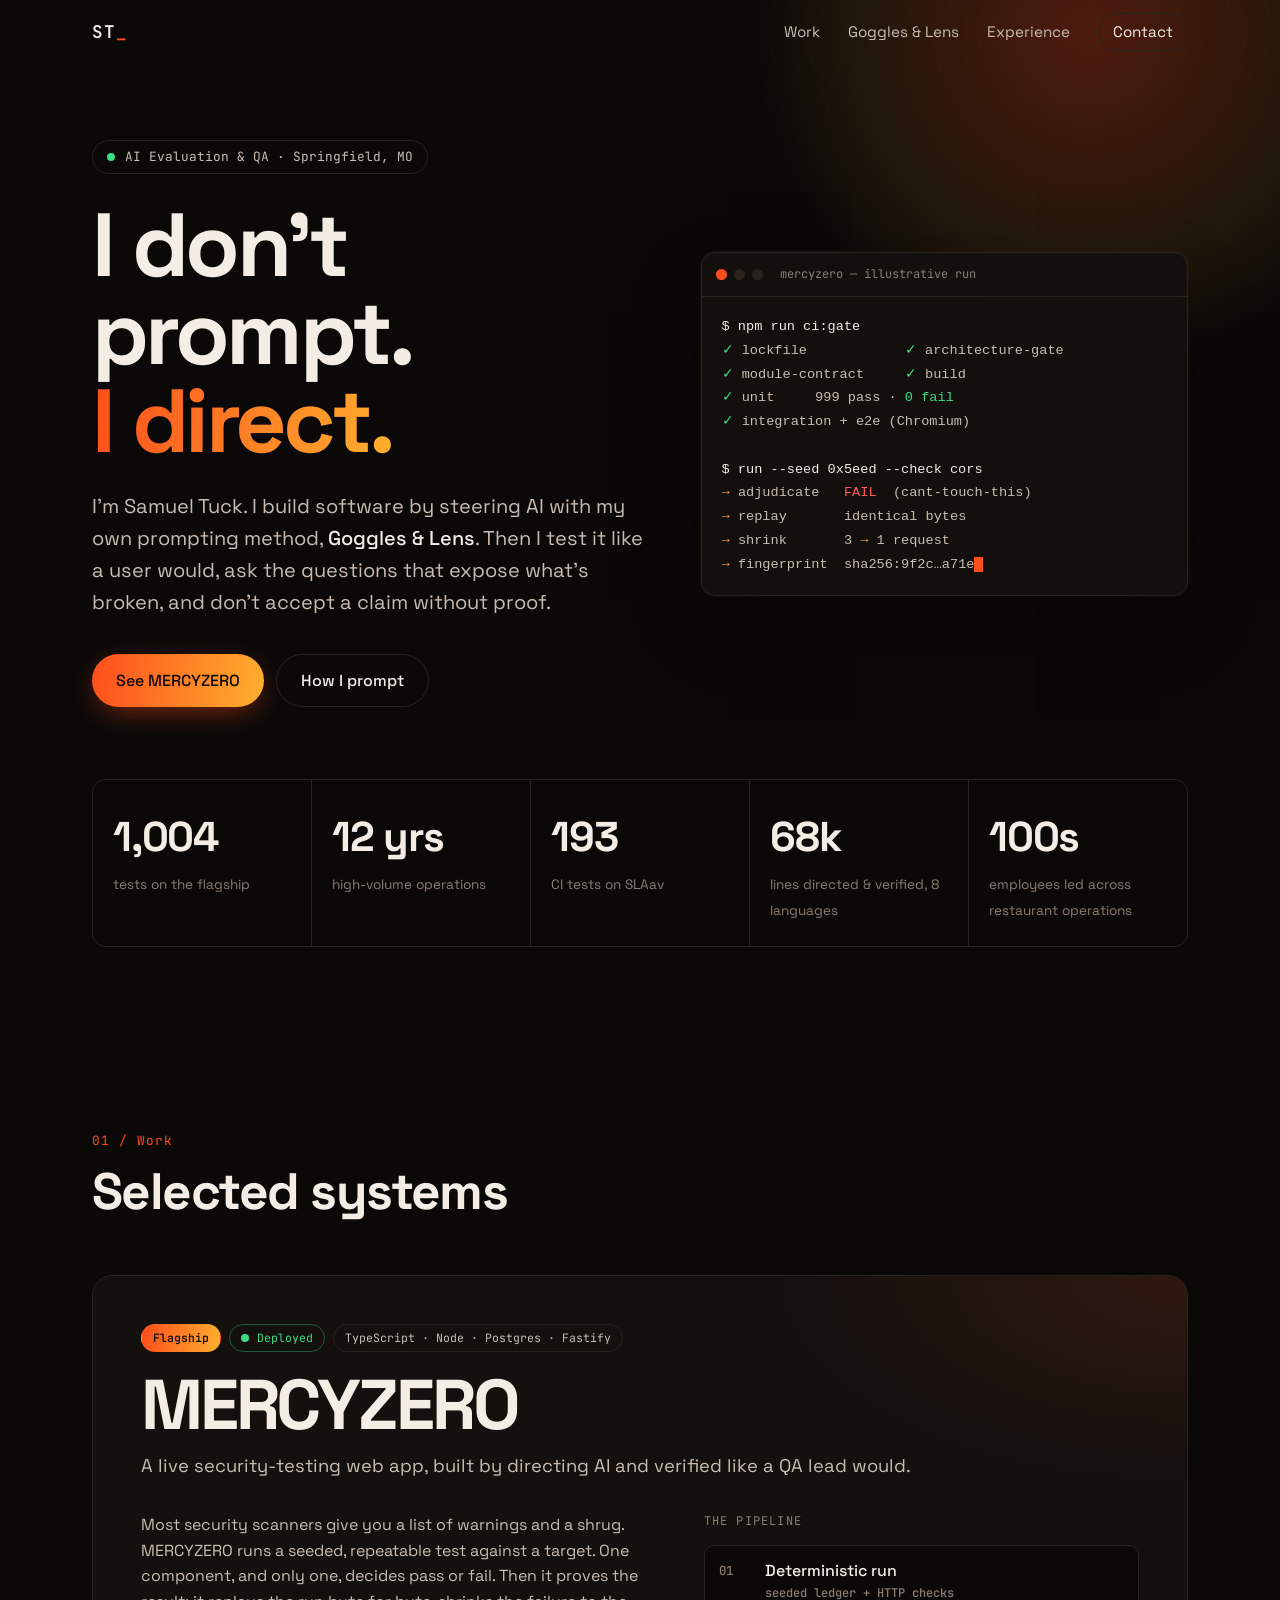
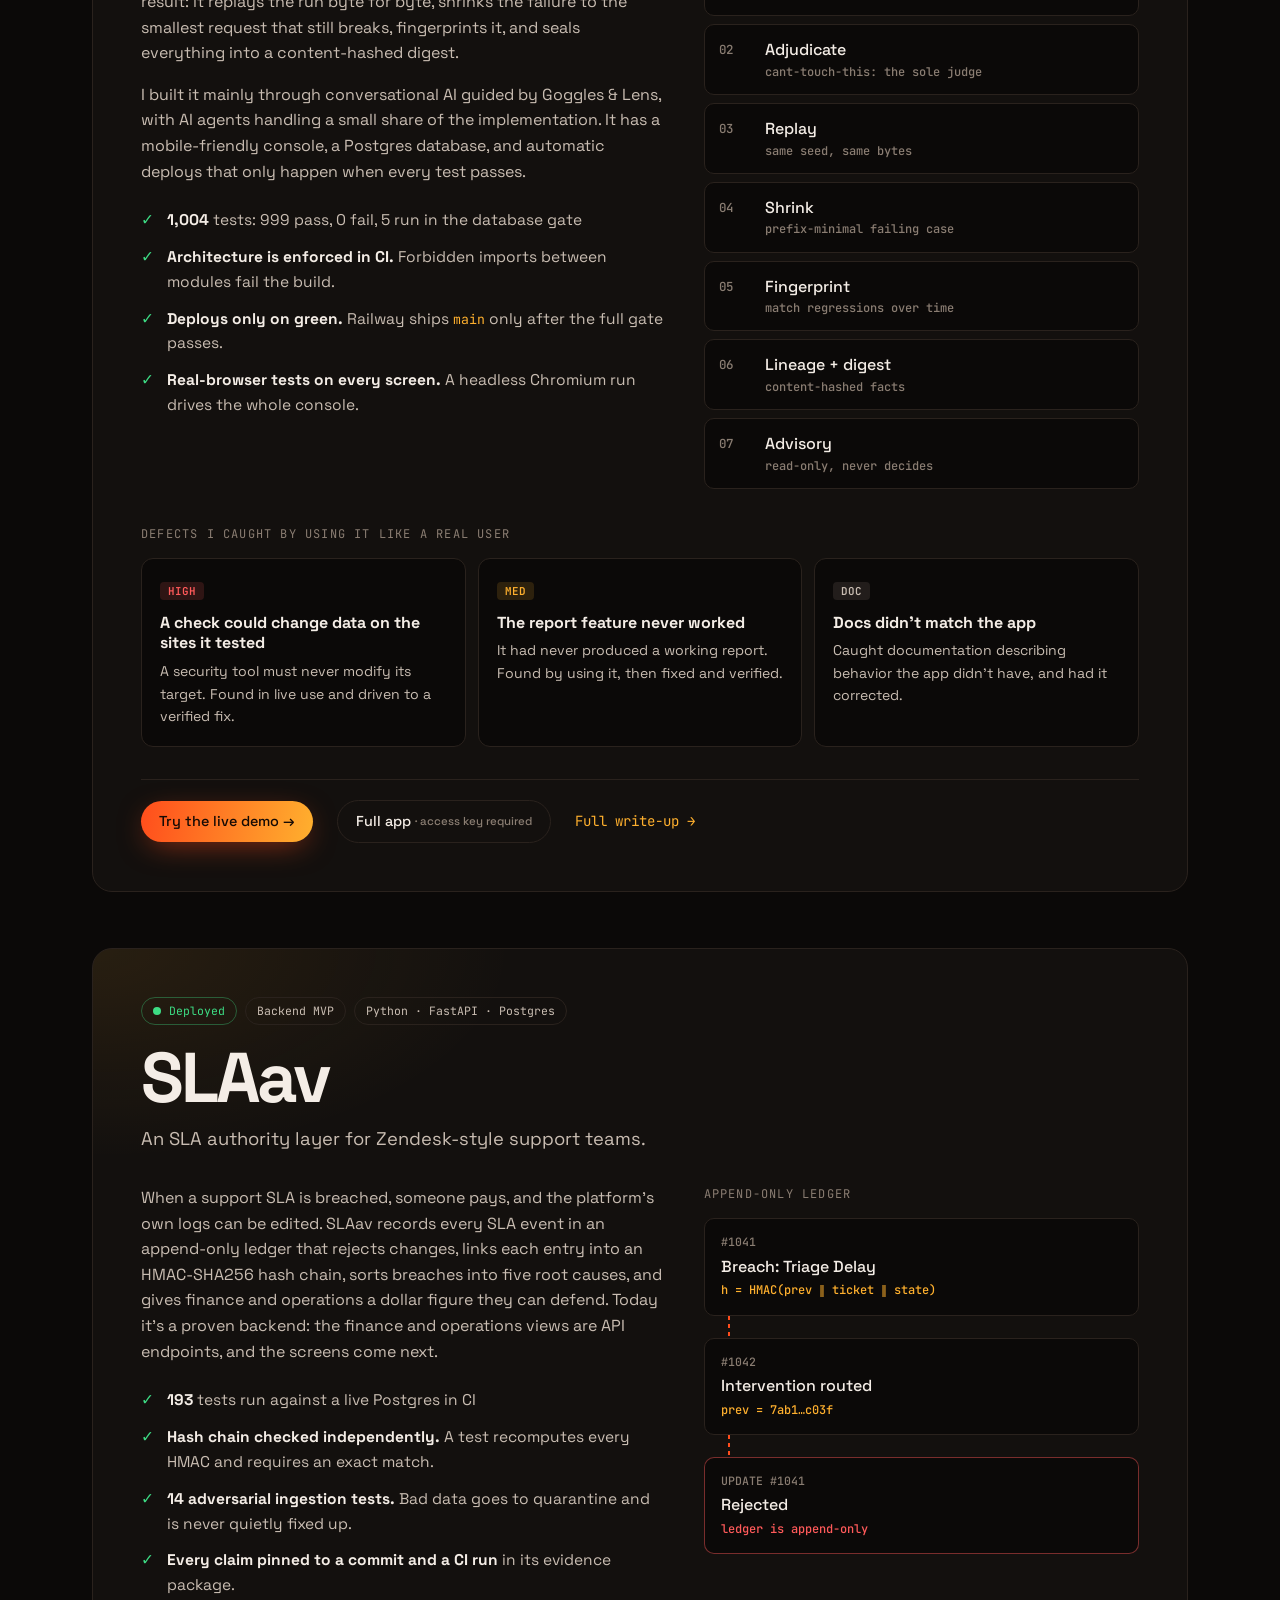
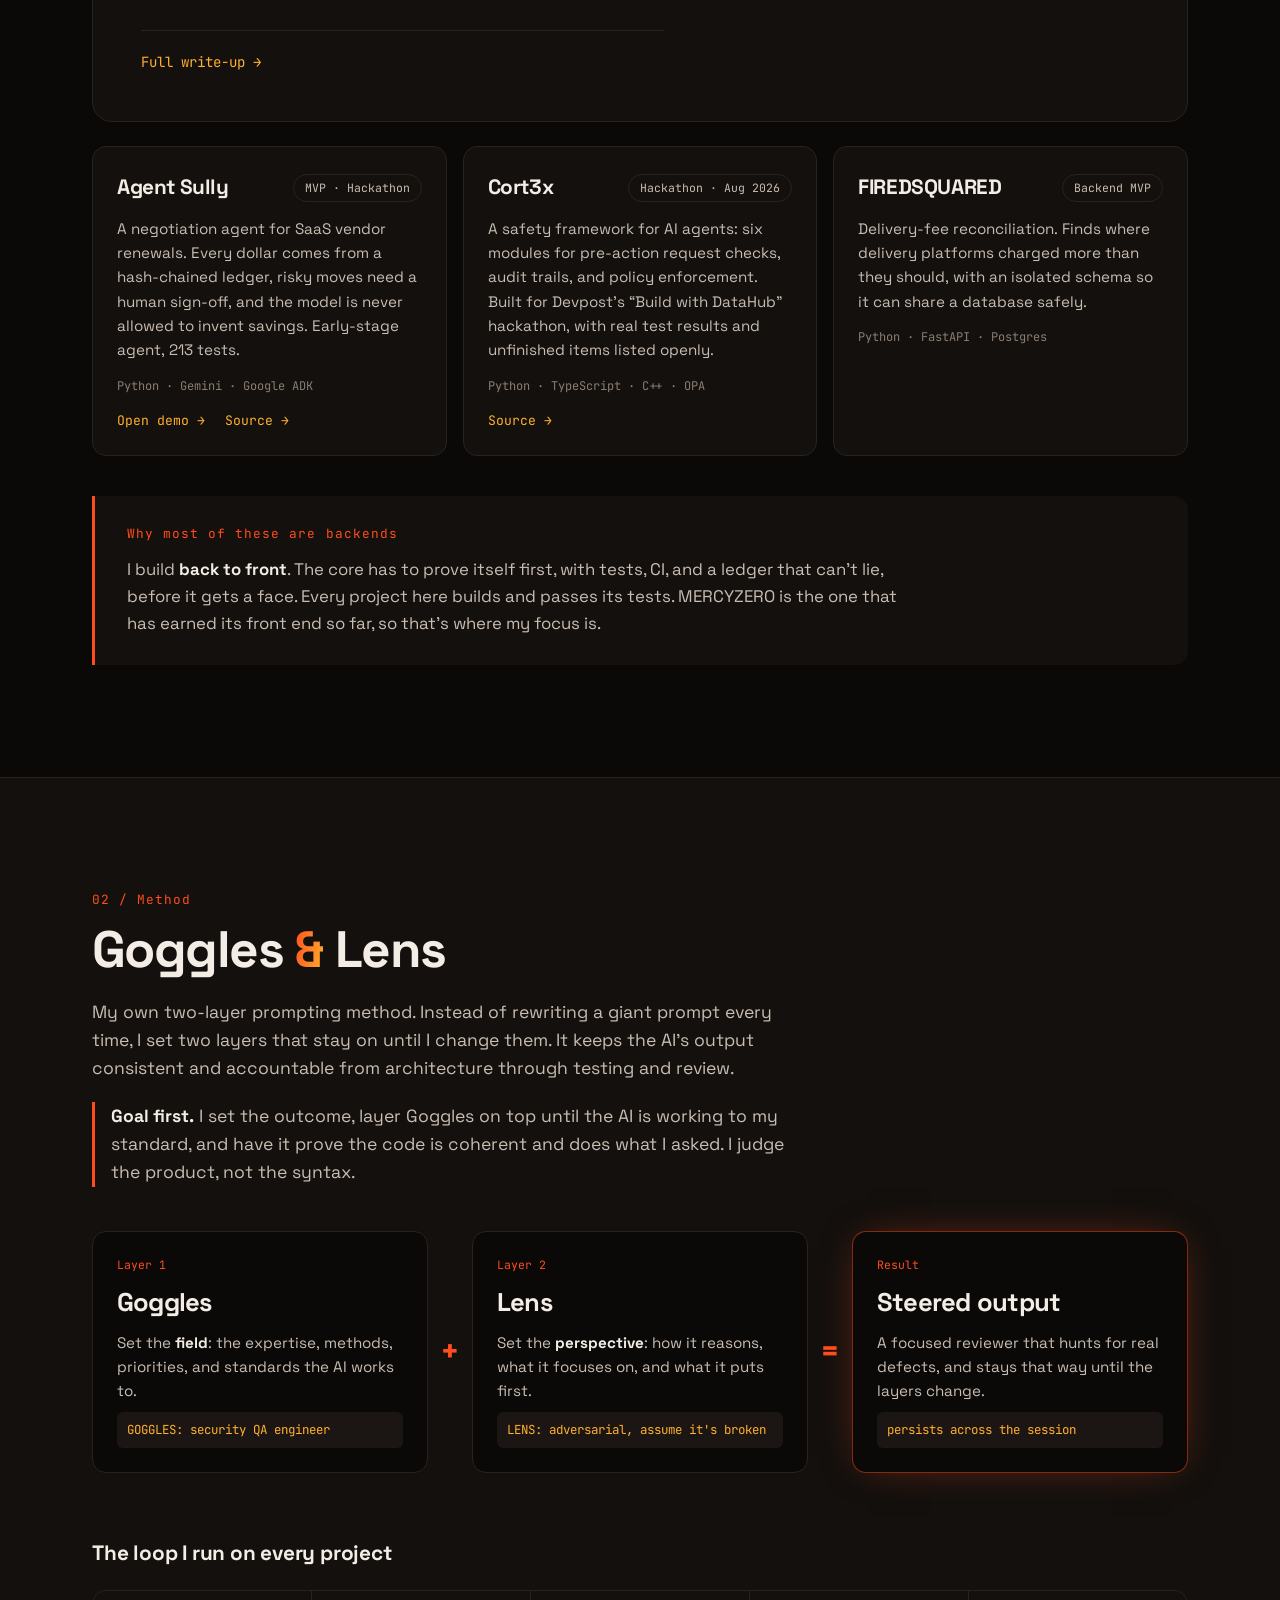
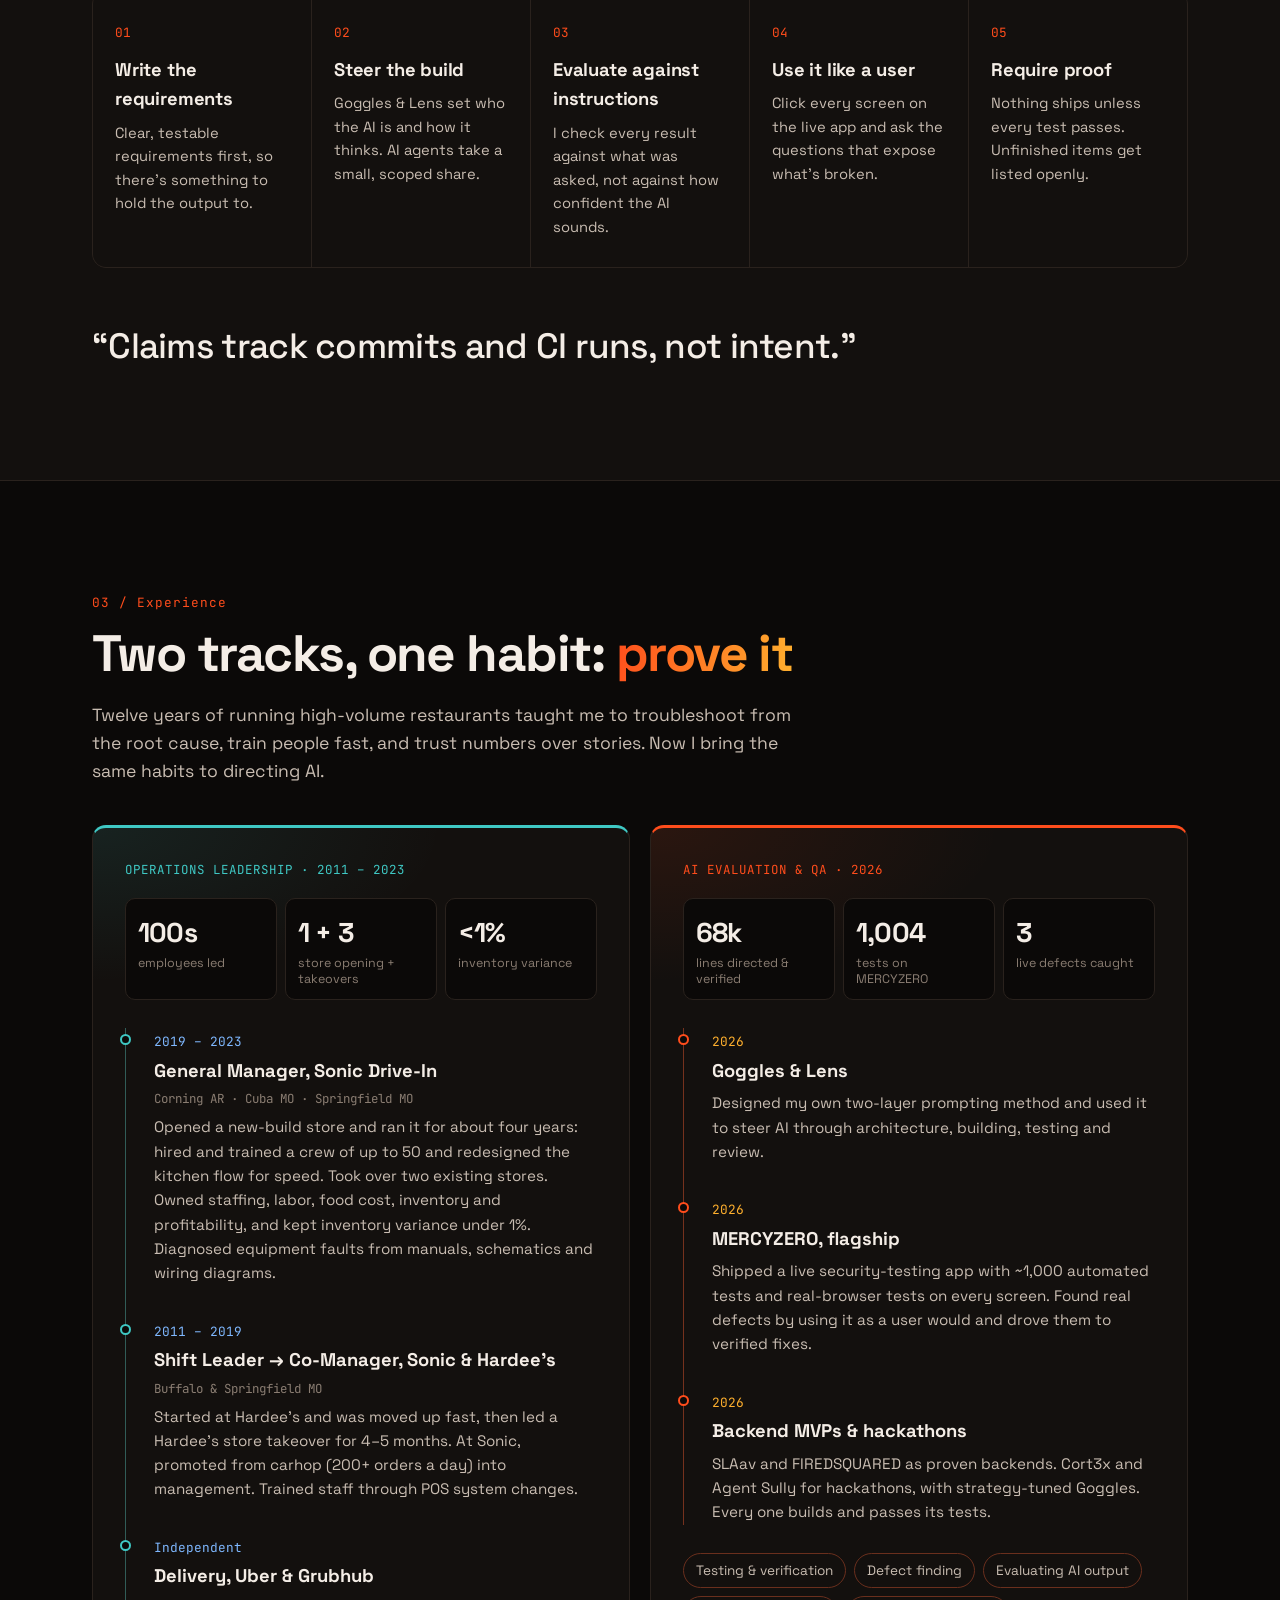
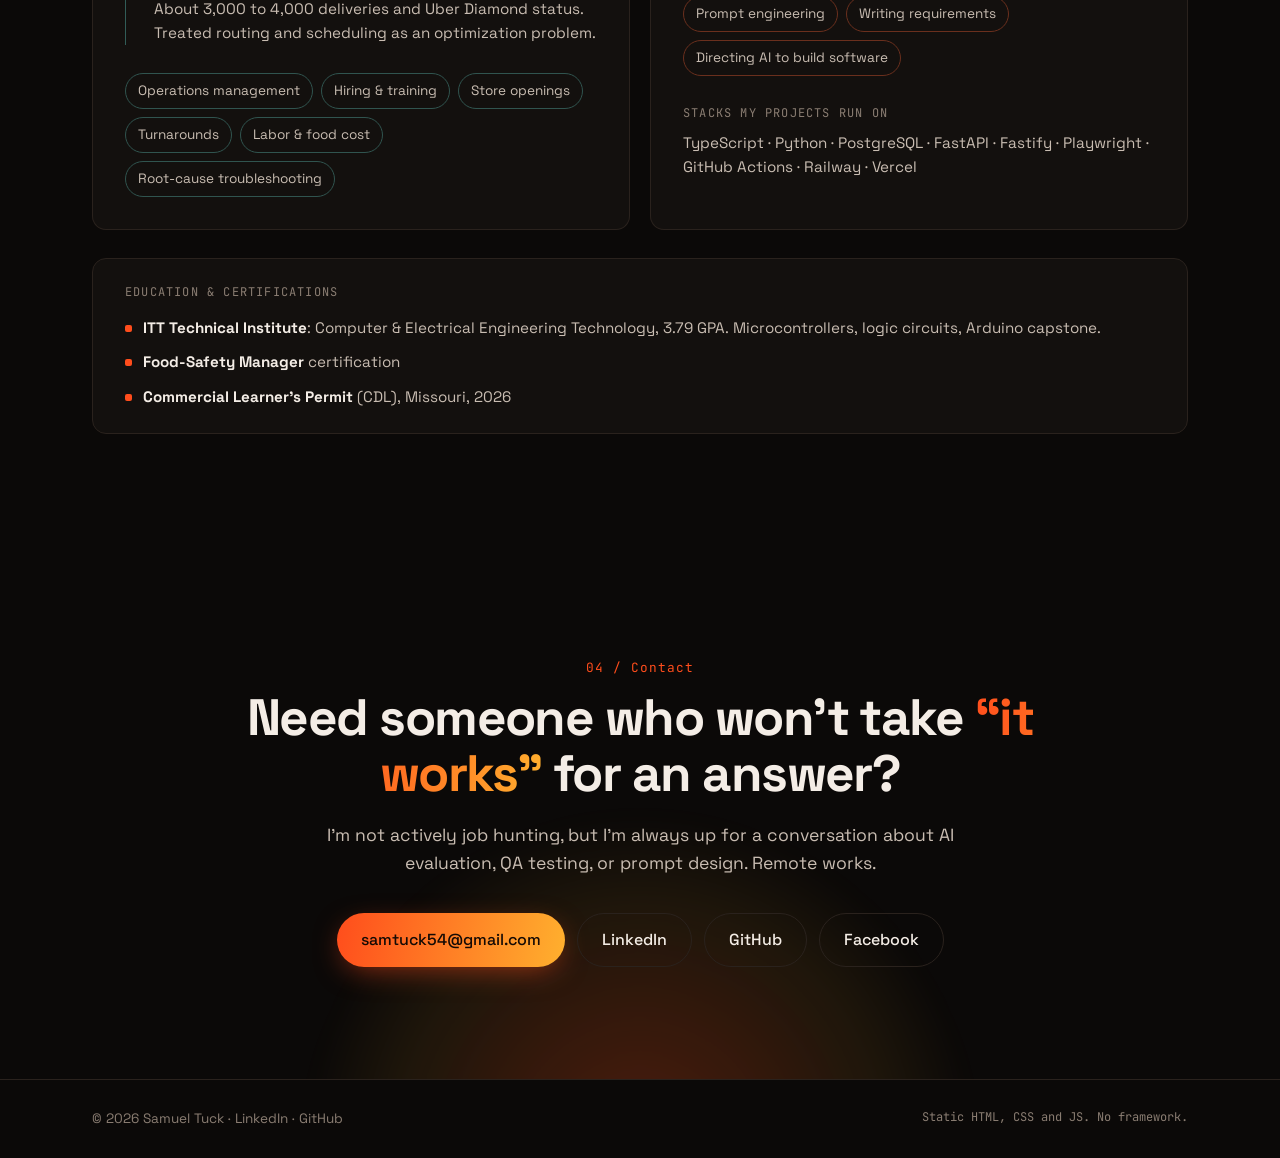
==== index.html @ 5ef8f5c1 "Split experience into operations and AI tracks Two color-coded columns: operations leadership (teal)" ====
<!DOCTYPE html>
<html lang="en">
<head>
  <meta charset="UTF-8">
  <meta name="viewport" content="width=device-width, initial-scale=1.0">
  <title>Samuel Tuck | AI Evaluation &amp; QA</title>
  <meta name="description" content="Samuel Tuck: AI evaluation and QA tester, creator of the Goggles &amp; Lens prompting method, and former multi-location general manager. Flagship: MERCYZERO, a live security-testing web app.">
  <meta property="og:title" content="Samuel Tuck | AI Evaluation &amp; QA">
  <meta property="og:description" content="I direct AI to build software, then prove it works. ~1,000 tests on the flagship. No claim accepted without proof.">
  <meta name="theme-color" content="#0b0908">
  <link rel="preconnect" href="https://fonts.googleapis.com">
  <link rel="preconnect" href="https://fonts.gstatic.com" crossorigin>
  <link href="https://fonts.googleapis.com/css2?family=Space+Grotesk:wght@400;500;700&family=JetBrains+Mono:wght@400;600&display=swap" rel="stylesheet">
  <link rel="stylesheet" href="styles.css">
</head>
<body>
  <a class="skip" href="#main">Skip to content</a>

  <header class="site-header" id="siteHeader">
    <div class="container nav">
      <a href="#top" class="logo">ST<span class="ember">_</span></a>
      <nav class="nav-menu" id="navMenu" aria-label="Primary">
        <a href="#work">Work</a>
        <a href="#method">Goggles &amp; Lens</a>
        <a href="#experience">Experience</a>
        <a href="#contact" class="nav-cta">Contact</a>
      </nav>
      <button class="nav-toggle" id="navToggle" aria-label="Toggle menu" aria-expanded="false" aria-controls="navMenu">
        <span></span><span></span>
      </button>
    </div>
  </header>

  <main id="main">
    <!-- HERO -->
    <section class="hero" id="top">
      <div class="glow" aria-hidden="true"></div>
      <div class="container hero-grid">
        <div>
          <p class="eyebrow"><span class="dot"></span> AI Evaluation &amp; QA · Springfield, MO</p>
          <h1>I don't prompt.<br><span class="hot">I direct.</span></h1>
          <p class="lede">
            I'm Samuel Tuck. I build software by steering AI with my own prompting method,
            <b>Goggles &amp; Lens</b>. Then I test it like a user would, ask the questions that expose
            what's broken, and don't accept a claim without proof.
          </p>
          <div class="cta-row">
            <a href="#mercyzero" class="btn btn-hot">See MERCYZERO</a>
            <a href="#method" class="btn btn-ghost">How I prompt</a>
          </div>
        </div>

        <div class="terminal" aria-label="Illustrative MERCYZERO run output">
          <div class="term-bar"><i></i><i></i><i></i><span>mercyzero — illustrative run</span></div>
          <pre class="term-body" id="termBody"><code>$ npm run ci:gate
✓ lockfile            ✓ architecture-gate
✓ module-contract     ✓ build
✓ unit     999 pass · 0 fail
✓ integration + e2e (Chromium)

$ run --seed 0x5eed --check cors
→ adjudicate   FAIL  (cant-touch-this)
→ replay       identical bytes
→ shrink       3 → 1 request
→ fingerprint  sha256:9f2c…a71e
→ digest       sealed</code></pre>
        </div>
      </div>

      <div class="container"><div class="stats" id="stats">
        <div class="stat"><b data-count="1004">1,004</b><span>tests on the flagship</span></div>
                <div class="stat"><b data-count="12" data-suffix=" yrs">12 yrs</b><span>high-volume operations</span></div>
        <div class="stat"><b data-count="193">193</b><span>CI tests on SLAav</span></div>
        <div class="stat"><b data-count="68" data-suffix="k">68k</b><span>lines directed &amp; verified, 8 languages</span></div>
        <div class="stat"><b>100s</b><span>employees led across restaurant operations</span></div>
      </div></div>
    </section>

    <!-- WORK -->
    <section class="section" id="work">
      <div class="container">
        <p class="kicker">01 / Work</p>
        <h2>Selected systems</h2>

        <!-- MERCYZERO -->
        <article class="feature" id="mercyzero">
          <div class="feature-head">
            <span class="tag tag-hot">Flagship</span>
            <span class="tag tag-live"><span class="dot"></span> Deployed</span>
            <span class="tag">TypeScript · Node · Postgres · Fastify</span>
          </div>
          <h3 class="feature-title">MERCYZERO</h3>
          <p class="feature-sub">A live security-testing web app, built by directing AI and verified like a QA lead would.</p>

          <div class="feature-grid">
            <div>
              <p>
                Most security scanners give you a list of warnings and a shrug. MERCYZERO runs a seeded,
                repeatable test against a target. One component, and only one, decides pass or fail. Then it
                proves the result: it replays the run byte for byte, shrinks the failure to the smallest
                request that still breaks, fingerprints it, and seals everything into a content-hashed digest.
              </p>
              <p>
                I built it mainly through conversational AI guided by Goggles &amp; Lens, with AI agents
                handling a small share of the implementation. It has a mobile-friendly console, a Postgres
                database, and automatic deploys that only happen when every test passes.
              </p>
              <ul class="proof">
                <li><b>1,004</b> tests: 999 pass, 0 fail, 5 run in the database gate</li>
                <li><b>Architecture is enforced in CI.</b> Forbidden imports between modules fail the build.</li>
                <li><b>Deploys only on green.</b> Railway ships <code>main</code> only after the full gate passes.</li>
                <li><b>Real-browser tests on every screen.</b> A headless Chromium run drives the whole console.</li>
              </ul>
            </div>

            <figure class="pipeline" aria-label="MERCYZERO pipeline">
              <figcaption>The pipeline</figcaption>
              <ol>
                <li><span>01</span>Deterministic run<em>seeded ledger + HTTP checks</em></li>
                <li><span>02</span>Adjudicate<em>cant-touch-this: the sole judge</em></li>
                <li><span>03</span>Replay<em>same seed, same bytes</em></li>
                <li><span>04</span>Shrink<em>prefix-minimal failing case</em></li>
                <li><span>05</span>Fingerprint<em>match regressions over time</em></li>
                <li><span>06</span>Lineage + digest<em>content-hashed facts</em></li>
                <li><span>07</span>Advisory<em>read-only, never decides</em></li>
              </ol>
            </figure>
          </div>

          <div class="bugs">
            <p class="bugs-title">Defects I caught by using it like a real user</p>
            <div class="bug-grid">
              <div class="bug"><span class="sev sev-high">HIGH</span><h4>A check could change data on the sites it tested</h4><p>A security tool must never modify its target. Found in live use and driven to a verified fix.</p></div>
              <div class="bug"><span class="sev">MED</span><h4>The report feature never worked</h4><p>It had never produced a working report. Found by using it, then fixed and verified.</p></div>
              <div class="bug"><span class="sev sev-low">DOC</span><h4>Docs didn't match the app</h4><p>Caught documentation describing behavior the app didn't have, and had it corrected.</p></div>
            </div>
          </div>

          <div class="feature-foot">
            <a class="btn btn-hot btn-sm" href="https://mercyzero-demo-production.up.railway.app" target="_blank" rel="noopener">Try the live demo →</a>
            <a class="btn btn-ghost btn-sm" href="https://mercyzero-app-production.up.railway.app" target="_blank" rel="noopener">Full app <span class="key-note">· access key required</span></a>
            <a class="link" href="mercyzero.html">Full write-up →</a>
          </div>
        </article>

        <!-- SLAav -->
        <article class="feature feature-alt" id="slaav">
          <div class="feature-head">
            <span class="tag tag-live"><span class="dot"></span> Deployed</span>
            <span class="tag">Backend MVP</span>
            <span class="tag">Python · FastAPI · Postgres</span>
          </div>
          <h3 class="feature-title">SLAav</h3>
          <p class="feature-sub">An SLA authority layer for Zendesk-style support teams.</p>

          <div class="feature-grid">
            <div>
              <p>
                When a support SLA is breached, someone pays, and the platform's own logs can be edited.
                SLAav records every SLA event in an append-only ledger that rejects changes, links each entry
                into an HMAC-SHA256 hash chain, sorts breaches into five root causes, and gives finance and
                operations a dollar figure they can defend. Today it's a proven backend: the finance and
                operations views are API endpoints, and the screens come next.
              </p>
              <ul class="proof">
                <li><b>193</b> tests run against a live Postgres in CI</li>
                <li><b>Hash chain checked independently.</b> A test recomputes every HMAC and requires an exact match.</li>
                <li><b>14 adversarial ingestion tests.</b> Bad data goes to quarantine and is never quietly fixed up.</li>
                <li><b>Every claim pinned to a commit and a CI run</b> in its evidence package.</li>
              </ul>
              <div class="feature-foot">
                <a class="link" href="slaav.html">Full write-up →</a>
              </div>
            </div>

            <figure class="chain" aria-label="Hash chain illustration">
              <figcaption>Append-only ledger</figcaption>
              <div class="block"><small>#1041</small>Breach: Triage Delay<code>h = HMAC(prev ‖ ticket ‖ state)</code></div>
              <div class="link-line" aria-hidden="true"></div>
              <div class="block"><small>#1042</small>Intervention routed<code>prev = 7ab1…c03f</code></div>
              <div class="link-line" aria-hidden="true"></div>
              <div class="block block-reject"><small>UPDATE #1041</small>Rejected<code>ledger is append-only</code></div>
            </figure>
          </div>
        </article>

        <!-- More -->
        <div class="cards">
          <article class="card">
            <div class="card-top"><h3>Agent Sully</h3><span class="tag">MVP · Hackathon</span></div>
            <p>A negotiation agent for SaaS vendor renewals. Every dollar comes from a hash-chained ledger, risky moves need a human sign-off, and the model is never allowed to invent savings. Early-stage agent, 213 tests.</p>
            <p class="mono">Python · Gemini · Google ADK</p>
            <div class="card-links">
              <a class="link" href="https://negotiation-agent-production-ef14.up.railway.app" target="_blank" rel="noopener">Open demo →</a>
              <a class="link" href="https://github.com/swanson420/AGENT_SULLY" target="_blank" rel="noopener">Source →</a>
            </div>
          </article>
          <article class="card">
            <div class="card-top"><h3>Cort3x</h3><span class="tag">Hackathon · Aug 2026</span></div>
            <p>A safety framework for AI agents: six modules for pre-action request checks, audit trails, and policy enforcement. Built for Devpost's &ldquo;Build with DataHub&rdquo; hackathon, with real test results and unfinished items listed openly.</p>
            <p class="mono">Python · TypeScript · C++ · OPA</p>
            <div class="card-links">
              <a class="link" href="https://github.com/swanson420/CORT3X" target="_blank" rel="noopener">Source →</a>
            </div>
          </article>
          <article class="card">
            <div class="card-top"><h3>FIREDSQUARED</h3><span class="tag">Backend MVP</span></div>
            <p>Delivery-fee reconciliation. Finds where delivery platforms charged more than they should, with an isolated schema so it can share a database safely.</p>
            <p class="mono">Python · FastAPI · Postgres</p>
          </article>

        </div>

        <div class="b2f">
          <p class="kicker">Why most of these are backends</p>
          <p>I build <b>back to front</b>. The core has to prove itself first, with tests, CI, and a ledger
          that can't lie, before it gets a face. Every project here builds and passes its tests.
          MERCYZERO is the one that has earned its front end so far, so that's where my focus is.</p>
        </div>
      </div>
    </section>

    <!-- METHOD -->
    <section class="section section-dark" id="method">
      <div class="container">
        <p class="kicker">02 / Method</p>
        <h2>Goggles <span class="hot">&amp;</span> Lens</h2>
        <p class="section-lede">
          My own two-layer prompting method. Instead of rewriting a giant prompt every time, I set two
          layers that stay on until I change them. It keeps the AI's output consistent and accountable
          from architecture through testing and review.
        </p>
        <p class="goal-first">
          <b>Goal first.</b> I set the outcome, layer Goggles on top until the AI is working to my standard,
          and have it prove the code is coherent and does what I asked. I judge the product, not the syntax.
        </p>

        <div class="gl">
          <div class="gl-layer">
            <span class="gl-tag">Layer 1</span>
            <h3>Goggles</h3>
            <p>Set the <b>field</b>: the expertise, methods, priorities, and standards the AI works to.</p>
            <code>GOGGLES: security QA engineer</code>
          </div>
          <div class="gl-op" aria-hidden="true">+</div>
          <div class="gl-layer">
            <span class="gl-tag">Layer 2</span>
            <h3>Lens</h3>
            <p>Set the <b>perspective</b>: how it reasons, what it focuses on, and what it puts first.</p>
            <code>LENS: adversarial, assume it's broken</code>
          </div>
          <div class="gl-op" aria-hidden="true">=</div>
          <div class="gl-layer gl-out">
            <span class="gl-tag">Result</span>
            <h3>Steered output</h3>
            <p>A focused reviewer that hunts for real defects, and stays that way until the layers change.</p>
            <code>persists across the session</code>
          </div>
        </div>

        <h3 class="sub-h">The loop I run on every project</h3>
        <div class="steps">
          <div class="step">
            <span class="step-n">01</span>
            <h3>Write the requirements</h3>
            <p>Clear, testable requirements first, so there's something to hold the output to.</p>
          </div>
          <div class="step">
            <span class="step-n">02</span>
            <h3>Steer the build</h3>
            <p>Goggles &amp; Lens set who the AI is and how it thinks. AI agents take a small, scoped share.</p>
          </div>
          <div class="step">
            <span class="step-n">03</span>
            <h3>Evaluate against instructions</h3>
            <p>I check every result against what was asked, not against how confident the AI sounds.</p>
          </div>
          <div class="step">
            <span class="step-n">04</span>
            <h3>Use it like a user</h3>
            <p>Click every screen on the live app and ask the questions that expose what's broken.</p>
          </div>
          <div class="step">
            <span class="step-n">05</span>
            <h3>Require proof</h3>
            <p>Nothing ships unless every test passes. Unfinished items get listed openly.</p>
          </div>
        </div>

        <blockquote class="motto">&ldquo;Claims track commits and CI runs, not intent.&rdquo;</blockquote>
      </div>
    </section>

    <!-- EXPERIENCE -->
    <section class="section" id="experience">
      <div class="container">
        <p class="kicker">03 / Experience</p>
        <h2>Two tracks, one habit: <span class="hot">prove it</span></h2>
        <p class="section-lede">
          Twelve years of running high-volume restaurants taught me to troubleshoot from the root cause, train
          people fast, and trust numbers over stories. Now I bring the same habits to directing AI.
        </p>

        <div class="tracks">
          <!-- Operations -->
          <div class="track track-ops">
            <p class="track-label">Operations leadership · 2011 – 2023</p>
            <div class="track-stats">
              <div><b>100s</b><span>employees led</span></div>
              <div><b>1 + 3</b><span>store opening + takeovers</span></div>
              <div><b>&lt;1%</b><span>inventory variance</span></div>
            </div>
            <ol class="timeline">
              <li>
                <time>2019 – 2023</time>
                <h3>General Manager, Sonic Drive-In</h3>
                <p class="where">Corning AR · Cuba MO · Springfield MO</p>
                <p>Opened a new-build store and ran it for about four years: hired and trained a crew of up to 50 and redesigned the kitchen flow for speed. Took over two existing stores. Owned staffing, labor, food cost, inventory and profitability, and kept inventory variance under 1%. Diagnosed equipment faults from manuals, schematics and wiring diagrams.</p>
              </li>
              <li>
                <time>2011 – 2019</time>
                <h3>Shift Leader → Co-Manager, Sonic &amp; Hardee's</h3>
                <p class="where">Buffalo &amp; Springfield MO</p>
                <p>Started at Hardee's and was moved up fast, then led a Hardee's store takeover for 4–5 months. At Sonic, promoted from carhop (200+ orders a day) into management. Trained staff through POS system changes.</p>
              </li>
              <li>
                <time>Independent</time>
                <h3>Delivery, Uber &amp; Grubhub</h3>
                <p>About 3,000 to 4,000 deliveries and Uber Diamond status. Treated routing and scheduling as an optimization problem.</p>
              </li>
            </ol>
            <div class="skills">
              <span>Operations management</span><span>Hiring &amp; training</span><span>Store openings</span>
              <span>Turnarounds</span><span>Labor &amp; food cost</span><span>Root-cause troubleshooting</span>
            </div>
          </div>

          <!-- AI -->
          <div class="track track-ai">
            <p class="track-label">AI evaluation &amp; QA · 2026</p>
            <div class="track-stats">
              <div><b>68k</b><span>lines directed &amp; verified</span></div>
              <div><b>1,004</b><span>tests on MERCYZERO</span></div>
              <div><b>3</b><span>live defects caught</span></div>
            </div>
            <ol class="timeline">
              <li>
                <time>2026</time>
                <h3>Goggles &amp; Lens</h3>
                <p>Designed my own two-layer prompting method and used it to steer AI through architecture, building, testing and review.</p>
              </li>
              <li>
                <time>2026</time>
                <h3>MERCYZERO, flagship</h3>
                <p>Shipped a live security-testing app with ~1,000 automated tests and real-browser tests on every screen. Found real defects by using it as a user would and drove them to verified fixes.</p>
              </li>
              <li>
                <time>2026</time>
                <h3>Backend MVPs &amp; hackathons</h3>
                <p>SLAav and FIREDSQUARED as proven backends. Cort3x and Agent Sully for hackathons, with strategy-tuned Goggles. Every one builds and passes its tests.</p>
              </li>
            </ol>
            <div class="skills">
              <span>Testing &amp; verification</span><span>Defect finding</span><span>Evaluating AI output</span>
              <span>Prompt engineering</span><span>Writing requirements</span><span>Directing AI to build software</span>
            </div>
            <p class="stacks"><span class="bugs-title">Stacks my projects run on</span>TypeScript · Python · PostgreSQL · FastAPI · Fastify · Playwright · GitHub Actions · Railway · Vercel</p>
          </div>
        </div>

        <div class="edu edu-wide">
          <p class="bugs-title">Education &amp; certifications</p>
          <ul>
            <li><b>ITT Technical Institute</b>: Computer &amp; Electrical Engineering Technology, 3.79 GPA. Microcontrollers, logic circuits, Arduino capstone.</li>
            <li><b>Food-Safety Manager</b> certification</li>
            <li><b>Commercial Learner's Permit</b> (CDL), Missouri, 2026</li>
          </ul>
        </div>
      </div>
    </section>

    <!-- CONTACT -->
    <section class="section contact" id="contact">
      <div class="glow glow-low" aria-hidden="true"></div>
      <div class="container contact-inner">
        <p class="kicker">04 / Contact</p>
        <h2>Need someone who won't take <span class="hot">&ldquo;it works&rdquo;</span> for an answer?</h2>
        <p class="section-lede">I'm not actively job hunting, but I'm always up for a conversation about AI evaluation, QA testing, or prompt design. Remote works.</p>
        <div class="cta-row center">
          <a class="btn btn-hot" href="mailto:samtuck54@gmail.com">samtuck54@gmail.com</a>
          <a class="btn btn-ghost" href="https://www.linkedin.com/in/samuel-tuck-441a0b204" target="_blank" rel="noopener">LinkedIn</a>
          <a class="btn btn-ghost" href="https://github.com/swanson420" target="_blank" rel="noopener">GitHub</a>
          <a class="btn btn-ghost" href="https://www.facebook.com/share/1E6JRFBbzi/" target="_blank" rel="noopener">Facebook</a>
        </div>
      </div>
    </section>
  </main>

  <footer class="footer">
    <div class="container footer-inner">
      <span>© 2026 Samuel Tuck · <a class="foot-link" href="https://www.linkedin.com/in/samuel-tuck-441a0b204" target="_blank" rel="noopener">LinkedIn</a> · <a class="foot-link" href="https://github.com/swanson420" target="_blank" rel="noopener">GitHub</a></span>
      <span class="mono">Static HTML, CSS and JS. No framework.</span>
    </div>
  </footer>

  <script src="main.js"></script>
</body>
</html>
---- styles.css ----
:root {
  --bg: #0b0908;
  --bg-2: #13100e;
  --bg-3: #1b1613;
  --line: #2a221d;
  --text: #f4ede6;
  --text-2: #c9bdb2;
  --muted: #8a7d72;
  --hot: #ff4d1c;
  --hot-2: #ffb02e;
  --ok: #3ddc84;
  --bad: #ff5a5a;
  --cool: #3fc8c4;
  --cool-2: #7fb8ff;
  --grad: linear-gradient(100deg, var(--hot) 0%, var(--hot-2) 100%);
  --sans: "Space Grotesk", system-ui, -apple-system, "Segoe UI", sans-serif;
  --mono: "JetBrains Mono", ui-monospace, SFMono-Regular, Menlo, monospace;
  --max: 1160px;
  --radius: 14px;
}

*, *::before, *::after { box-sizing: border-box; margin: 0; padding: 0; }

html { scroll-behavior: smooth; scroll-padding-top: 72px; }

body {
  background: var(--bg);
  color: var(--text);
  font-family: var(--sans);
  line-height: 1.6;
  -webkit-font-smoothing: antialiased;
  overflow-x: hidden;
}

a { color: inherit; text-decoration: none; }
code, .mono { font-family: var(--mono); }
::selection { background: var(--hot); color: #000; }

.skip {
  position: absolute; left: -999px; top: 8px;
  background: var(--hot); color: #000; padding: 8px 12px; border-radius: 6px; z-index: 100;
}
.skip:focus { left: 8px; }

:focus-visible { outline: 2px solid var(--hot-2); outline-offset: 3px; border-radius: 4px; }

.container { width: 100%; max-width: var(--max); margin: 0 auto; padding: 0 16px; }
@media (min-width: 720px) { .container { padding: 0 32px; } }

.hot {
  background: var(--grad);
  -webkit-background-clip: text; background-clip: text;
  color: transparent;
}
.ember { color: var(--hot); }

/* Header */
.site-header {
  position: fixed; inset: 0 0 auto 0; z-index: 50;
  transition: background .3s, border-color .3s;
  border-bottom: 1px solid transparent;
}
.site-header.scrolled {
  background: rgba(11, 9, 8, .82);
  backdrop-filter: blur(12px);
  border-color: var(--line);
}
.nav { display: flex; align-items: center; justify-content: space-between; height: 64px; }
.logo { font-family: var(--mono); font-weight: 600; font-size: 1.1rem; letter-spacing: .05em; }
.nav-menu { display: flex; gap: 28px; align-items: center; font-size: .95rem; color: var(--text-2); }
.nav-menu a { transition: color .2s; }
.nav-menu a:hover { color: var(--text); }
.nav-cta { color: var(--text) !important; border: 1px solid var(--line); padding: 6px 14px; border-radius: 999px; }
.nav-cta:hover { border-color: var(--hot); }
.nav-toggle { display: none; background: none; border: 0; width: 36px; height: 36px; cursor: pointer; position: relative; }
.nav-toggle span { position: absolute; left: 7px; right: 7px; height: 2px; background: var(--text); transition: transform .25s; }
.nav-toggle span:first-child { top: 13px; }
.nav-toggle span:last-child { top: 21px; }
.nav-toggle.open span:first-child { transform: translateY(4px) rotate(45deg); }
.nav-toggle.open span:last-child { transform: translateY(-4px) rotate(-45deg); }

@media (max-width: 719px) {
  .nav-toggle { display: block; }
  .nav-menu {
    position: fixed; top: 64px; left: 0; right: 0;
    flex-direction: column; align-items: flex-start; gap: 0;
    background: var(--bg); border-bottom: 1px solid var(--line);
    padding: 8px 16px 20px; transform: translateY(-120%); transition: transform .3s;
  }
  .nav-menu.open { transform: none; }
  .nav-menu a { padding: 12px 0; width: 100%; }
  .nav-cta { border: 0; padding: 12px 0; }
}

/* Hero */
.hero { position: relative; padding: 140px 0 72px; overflow: hidden; }
.glow {
  position: absolute; width: 900px; height: 900px; top: -420px; right: -260px;
  background: radial-gradient(closest-side, rgba(255, 77, 28, .28), rgba(255, 176, 46, .08) 55%, transparent 75%);
  pointer-events: none; filter: blur(10px);
  animation: drift 14s ease-in-out infinite alternate;
}
.glow-low { top: auto; bottom: -520px; left: 50%; right: auto; transform: translateX(-50%); animation: none; }
@keyframes drift { to { transform: translate(-120px, 80px) scale(1.1); } }

.hero-grid { position: relative; display: grid; gap: 48px; align-items: center; }
@media (min-width: 960px) { .hero-grid { grid-template-columns: 1.15fr 1fr; } }

.eyebrow {
  display: inline-flex; align-items: center; gap: 10px;
  font-family: var(--mono); font-size: .8rem; color: var(--text-2);
  border: 1px solid var(--line); border-radius: 999px; padding: 6px 14px; margin-bottom: 28px;
}
.dot { width: 8px; height: 8px; border-radius: 50%; background: var(--ok); box-shadow: 0 0 0 0 rgba(61, 220, 132, .6); animation: pulse 2s infinite; display: inline-block; }
@keyframes pulse { 70% { box-shadow: 0 0 0 8px rgba(61, 220, 132, 0); } 100% { box-shadow: 0 0 0 0 rgba(61, 220, 132, 0); } }

h1 { font-size: clamp(2.8rem, 8vw, 5.6rem); line-height: .98; letter-spacing: -.04em; font-weight: 700; margin-bottom: 24px; }
.lede { font-size: clamp(1.05rem, 2vw, 1.25rem); color: var(--text-2); max-width: 34em; margin-bottom: 36px; }

.cta-row { display: flex; flex-wrap: wrap; gap: 12px; }
.cta-row.center { justify-content: center; }
.btn {
  display: inline-flex; align-items: center; justify-content: center;
  padding: 13px 24px; border-radius: 999px; font-weight: 500;
  transition: transform .2s, box-shadow .2s, border-color .2s, background .2s;
}
.btn-hot { background: var(--grad); color: #140a05; box-shadow: 0 8px 30px -8px rgba(255, 77, 28, .6); }
.btn-hot:hover { transform: translateY(-2px); box-shadow: 0 14px 40px -10px rgba(255, 77, 28, .75); }
.btn-ghost { border: 1px solid var(--line); color: var(--text); }
.btn-ghost:hover { border-color: var(--hot); background: rgba(255, 77, 28, .06); }

/* Terminal */
.terminal {
  background: rgba(19, 16, 14, .9); border: 1px solid var(--line); border-radius: var(--radius);
  box-shadow: 0 30px 80px -30px rgba(0, 0, 0, .8), 0 0 0 1px rgba(255, 77, 28, .05);
  overflow: hidden; min-width: 0;
}
.term-bar { display: flex; align-items: center; gap: 7px; padding: 12px 14px; border-bottom: 1px solid var(--line); }
.term-bar i { width: 11px; height: 11px; border-radius: 50%; background: var(--line); }
.term-bar i:first-child { background: var(--hot); }
.term-bar span { margin-left: 10px; font-family: var(--mono); font-size: .75rem; color: var(--muted); }
.term-body { padding: 18px 20px; font-size: clamp(.7rem, 1.6vw, .85rem); line-height: 1.75; color: var(--text-2); overflow-x: auto; min-height: 21em; }
.term-body .ok { color: var(--ok); }
.term-body .bad { color: var(--bad); }
.term-body .cmd { color: var(--text); }
.term-body .arrow { color: var(--hot-2); }
.caret { display: inline-block; width: .6em; height: 1.1em; background: var(--hot); vertical-align: text-bottom; animation: blink 1s steps(1) infinite; }
@keyframes blink { 50% { opacity: 0; } }

/* Stats */
.stats {
  position: relative; display: grid; grid-template-columns: repeat(2, 1fr); gap: 1px;
  margin-top: 72px; background: var(--line); border: 1px solid var(--line); border-radius: var(--radius); overflow: hidden;
}
.stats .stat:last-child:nth-child(odd) { grid-column: span 2; }
@media (min-width: 960px) { .stats { grid-template-columns: repeat(5, 1fr); } .stats .stat:last-child:nth-child(odd) { grid-column: auto; } }
.stat { background: var(--bg); padding: 24px 20px; }
.stat b { display: block; font-size: clamp(1.8rem, 4vw, 2.6rem); letter-spacing: -.03em; font-weight: 700; }
.stat span { font-size: .85rem; color: var(--muted); }

/* Sections */
.section { padding: 112px 0; position: relative; }
.section-dark { background: var(--bg-2); border-block: 1px solid var(--line); }
.kicker { font-family: var(--mono); font-size: .8rem; color: var(--hot); letter-spacing: .08em; margin-bottom: 12px; }
h2 { font-size: clamp(2rem, 5vw, 3.2rem); letter-spacing: -.03em; line-height: 1.08; margin-bottom: 20px; }
.section-lede { color: var(--text-2); font-size: 1.1rem; max-width: 40em; }

/* Feature cards */
.feature {
  margin-top: 56px; padding: clamp(24px, 4vw, 48px);
  border: 1px solid var(--line); border-radius: 20px;
  background:
    radial-gradient(600px 300px at 100% 0%, rgba(255, 77, 28, .12), transparent 70%),
    var(--bg-2);
  position: relative; overflow: hidden;
}
.feature-alt { background: radial-gradient(600px 300px at 0% 0%, rgba(255, 176, 46, .09), transparent 70%), var(--bg-2); }
.feature-head { display: flex; flex-wrap: wrap; gap: 8px; margin-bottom: 18px; }
.tag {
  display: inline-flex; align-items: center; gap: 8px;
  font-family: var(--mono); font-size: .72rem; color: var(--text-2);
  border: 1px solid var(--line); border-radius: 999px; padding: 4px 11px; white-space: nowrap;
}
.tag-hot { color: #140a05; background: var(--grad); border-color: transparent; font-weight: 600; }
.tag-live { color: var(--ok); border-color: rgba(61, 220, 132, .35); }
.feature-title { font-size: clamp(2.4rem, 7vw, 4.4rem); letter-spacing: -.045em; line-height: 1; }
.feature-sub { color: var(--text-2); font-size: 1.15rem; margin: 10px 0 32px; }
.feature-grid { display: grid; gap: 40px; }
@media (min-width: 960px) { .feature-grid { grid-template-columns: 1.2fr 1fr; } }
.feature-grid p { color: var(--text-2); margin-bottom: 16px; }
.proof { list-style: none; margin-top: 24px; display: grid; gap: 12px; }
.proof li { position: relative; padding-left: 26px; color: var(--text-2); font-size: .97rem; }
.proof li::before { content: "✓"; position: absolute; left: 0; color: var(--ok); font-weight: 700; }
.proof b { color: var(--text); }
.proof code { font-size: .85em; color: var(--hot-2); }
.feature-foot { margin-top: 32px; padding-top: 20px; border-top: 1px solid var(--line); }
.link { font-family: var(--mono); font-size: .88rem; color: var(--hot-2); }
.link:hover { color: var(--hot); }

figcaption { font-family: var(--mono); font-size: .75rem; color: var(--muted); text-transform: uppercase; letter-spacing: .1em; margin-bottom: 14px; }

/* Pipeline */
.pipeline ol { list-style: none; display: grid; gap: 8px; }
.pipeline li {
  display: grid; grid-template-columns: 34px 1fr; column-gap: 12px;
  padding: 12px 14px; border: 1px solid var(--line); border-radius: 10px; background: var(--bg);
  font-weight: 500; transition: border-color .4s, transform .4s, box-shadow .4s;
}
.pipeline li span { grid-row: span 2; font-family: var(--mono); font-size: .78rem; color: var(--muted); padding-top: 3px; }
.pipeline li em { font-style: normal; font-family: var(--mono); font-size: .75rem; color: var(--muted); }
.pipeline li.lit { border-color: var(--hot); box-shadow: 0 0 24px -8px rgba(255, 77, 28, .6); transform: translateX(4px); }
.pipeline li.lit span { color: var(--hot); }

/* Hash chain */
.chain { display: flex; flex-direction: column; }
.block {
  border: 1px solid var(--line); border-radius: 10px; background: var(--bg); padding: 14px 16px;
  display: grid; gap: 2px; font-weight: 500;
}
.block small { font-family: var(--mono); color: var(--muted); font-size: .72rem; }
.block code { font-size: .75rem; color: var(--hot-2); overflow-wrap: anywhere; }
.block-reject { border-color: rgba(255, 90, 90, .45); }
.block-reject code { color: var(--bad); }
.link-line { width: 2px; height: 22px; margin-left: 24px; background: repeating-linear-gradient(to bottom, var(--hot) 0 4px, transparent 4px 8px); }

/* Small cards */
.cards { display: grid; gap: 16px; margin-top: 24px; }
@media (min-width: 720px) { .cards { grid-template-columns: repeat(3, 1fr); } }
.card {
  border: 1px solid var(--line); border-radius: var(--radius); padding: 24px; background: var(--bg-2);
  transition: border-color .25s, transform .25s;
}
.card:hover { border-color: rgba(255, 77, 28, .5); transform: translateY(-3px); }
.card-top { display: flex; justify-content: space-between; align-items: center; gap: 10px; margin-bottom: 12px; flex-wrap: wrap; }
.card h3 { font-size: 1.3rem; letter-spacing: -.02em; }
.card p { color: var(--text-2); font-size: .95rem; }
.card .mono { margin-top: 14px; font-size: .75rem; color: var(--muted); }

/* Method */
.steps { display: grid; gap: 1px; margin-top: 48px; background: var(--line); border: 1px solid var(--line); border-radius: var(--radius); overflow: hidden; }
@media (min-width: 720px) { .steps { grid-template-columns: repeat(2, 1fr); } }
@media (min-width: 1040px) { .steps { grid-template-columns: repeat(5, 1fr); } }
.step { background: var(--bg-2); padding: 28px 22px; transition: background .3s; }
.step:hover { background: var(--bg-3); }
.step-n { font-family: var(--mono); font-size: .8rem; color: var(--hot); }
.step h3 { font-size: 1.15rem; margin: 10px 0 8px; letter-spacing: -.01em; }
.step p { font-size: .92rem; color: var(--text-2); }
.motto { margin-top: 56px; font-size: clamp(1.4rem, 3.4vw, 2.2rem); letter-spacing: -.02em; line-height: 1.25; font-weight: 500; max-width: 24em; }

/* Experience */
.exp-grid { display: grid; gap: 48px; margin-top: 16px; }
@media (min-width: 960px) { .exp-grid { grid-template-columns: 1fr 1fr; } }
.skills { display: flex; flex-wrap: wrap; gap: 8px; margin-top: 28px; }
.skills span { font-size: .85rem; border: 1px solid var(--line); padding: 6px 12px; border-radius: 999px; color: var(--text-2); }
.timeline { list-style: none; border-left: 1px solid var(--line); padding-left: 28px; display: grid; gap: 32px; }
.timeline li { position: relative; }
.timeline li::before {
  content: ""; position: absolute; left: -34px; top: 6px; width: 11px; height: 11px; border-radius: 50%;
  background: var(--bg); border: 2px solid var(--hot);
}
.timeline time { font-family: var(--mono); font-size: .8rem; color: var(--hot-2); }
.timeline h3 { font-size: 1.15rem; margin: 2px 0 6px; }
.timeline p { color: var(--text-2); font-size: .95rem; }

/* Contact */
.contact { text-align: center; overflow: hidden; }
.contact-inner { position: relative; }
.contact h2 { max-width: 16em; margin-inline: auto; }
.contact .section-lede { margin: 0 auto 36px; }

.footer { border-top: 1px solid var(--line); padding: 28px 0; font-size: .85rem; color: var(--muted); }
.footer-inner { display: flex; justify-content: space-between; flex-wrap: wrap; gap: 12px; }
.footer .mono { font-size: .75rem; }

/* Defects */
.bugs { margin-top: 36px; }
.bugs-title { font-family: var(--mono); font-size: .75rem; color: var(--muted); text-transform: uppercase; letter-spacing: .1em; margin-bottom: 14px; }
.bug-grid { display: grid; gap: 12px; }
@media (min-width: 860px) { .bug-grid { grid-template-columns: repeat(3, 1fr); } }
.bug { border: 1px solid var(--line); border-radius: 12px; background: var(--bg); padding: 18px; }
.bug h4 { font-size: 1rem; margin: 10px 0 6px; line-height: 1.3; }
.bug p { font-size: .88rem; color: var(--text-2); margin: 0; }
.sev { font-family: var(--mono); font-size: .68rem; font-weight: 600; padding: 2px 8px; border-radius: 4px; background: rgba(255, 176, 46, .14); color: var(--hot-2); }
.sev-high { background: rgba(255, 90, 90, .15); color: var(--bad); }
.sev-low { background: rgba(138, 125, 114, .18); color: var(--text-2); }
.feature-foot { display: flex; flex-wrap: wrap; gap: 24px; }

/* Goggles & Lens */
.gl { display: grid; gap: 12px; margin-top: 44px; align-items: stretch; }
@media (min-width: 960px) { .gl { grid-template-columns: 1fr auto 1fr auto 1fr; } }
.gl-layer { border: 1px solid var(--line); border-radius: var(--radius); background: var(--bg); padding: 24px; display: flex; flex-direction: column; gap: 8px; }
.gl-layer h3 { font-size: 1.6rem; letter-spacing: -.03em; }
.gl-layer p { color: var(--text-2); font-size: .95rem; flex: 1; }
.gl-layer b { color: var(--text); }
.gl-layer code { font-size: .78rem; color: var(--hot-2); background: var(--bg-3); border-radius: 6px; padding: 8px 10px; overflow-wrap: anywhere; }
.gl-tag { font-family: var(--mono); font-size: .72rem; color: var(--hot); }
.gl-out { border-color: rgba(255, 77, 28, .5); box-shadow: 0 0 40px -16px rgba(255, 77, 28, .6); }
.gl-op { display: flex; align-items: center; justify-content: center; font-size: 2rem; font-weight: 700; color: var(--hot); }
.sub-h { margin-top: 64px; font-size: 1.3rem; letter-spacing: -.01em; }
.sub-h + .steps { margin-top: 20px; }

/* Education */
.edu { margin-top: 36px; }
.edu ul { list-style: none; display: grid; gap: 10px; }
.edu li { color: var(--text-2); font-size: .95rem; padding-left: 18px; position: relative; }
.edu li::before { content: ""; position: absolute; left: 0; top: .6em; width: 7px; height: 7px; background: var(--hot); border-radius: 2px; }
.edu b { color: var(--text); }
.lede b { color: var(--text); font-weight: 500; }

.btn-sm { padding: 9px 18px; font-size: .9rem; }
.feature-foot { align-items: center; }
.card { display: flex; flex-direction: column; }
.card .link { margin-top: 14px; font-size: .82rem; }
.card-hot { border-color: rgba(255, 77, 28, .35); }
.foot-link:hover { color: var(--hot-2); }

.key-note { color: var(--muted); font-size: .8em; margin-left: 4px; }

.card-links { display: flex; gap: 20px; margin-top: auto; padding-top: 14px; }
.card-links .link { margin-top: 0; }

.b2f { margin-top: 40px; padding: 28px clamp(20px, 3vw, 32px); border-left: 3px solid var(--hot); background: var(--bg-2); border-radius: 0 var(--radius) var(--radius) 0; }
.b2f p:last-child { color: var(--text-2); font-size: 1.05rem; max-width: 46em; }
.b2f b { color: var(--text); }

.goal-first { margin-top: 20px; color: var(--text-2); font-size: 1.1rem; max-width: 40em; padding-left: 16px; border-left: 3px solid var(--hot); }
.goal-first b { color: var(--text); }

/* Case-study pages */
.case-main { padding: 104px 0 80px; }
.case-wrap { max-width: 920px; }
.back { font-family: var(--mono); font-size: .85rem; color: var(--muted); }
.back:hover { color: var(--hot-2); }
.case-head { margin: 28px 0 8px; }
.case-title { font-size: clamp(2.8rem, 9vw, 5rem); letter-spacing: -.045em; line-height: 1; margin: 6px 0 12px; }
.case-head .lede { margin-bottom: 24px; }
.case-note { margin-top: 20px; color: var(--muted); font-size: .92rem; max-width: 46em; }
.case-note b { color: var(--text-2); }
.case-sec { margin-top: 64px; }
.case-sec h2 { font-size: clamp(1.6rem, 4vw, 2.2rem); margin-bottom: 16px; }
.case-p { color: var(--text-2); font-size: 1.08rem; max-width: 44em; }
.case-p em { color: var(--text); }
.inline { color: var(--hot-2); text-decoration: underline; text-underline-offset: 3px; }
.shot { margin-top: 32px; }
.shot figcaption { text-transform: none; letter-spacing: 0; font-family: var(--sans); font-size: 1rem; color: var(--text-2); margin-bottom: 12px; }
.shot figcaption b { color: var(--text); }
.shot img { display: block; width: 100%; height: auto; border: 1px solid var(--line); border-radius: 12px; }
.shot-phone { display: grid; gap: 20px; align-items: center; }
.shot-phone img { max-width: 280px; }
@media (min-width: 720px) { .shot-phone { grid-template-columns: 280px 1fr; } }
.case .pipeline { margin-bottom: 24px; }
.table-wrap { overflow-x: auto; }
.case-table { width: 100%; border-collapse: collapse; font-size: .95rem; }
.case-table th, .case-table td { text-align: left; vertical-align: top; padding: 12px 14px; border-top: 1px solid var(--line); }
.case-table th { font-weight: 500; white-space: nowrap; color: var(--text); width: 1%; }
.case-table td { color: var(--text-2); }
@media (max-width: 560px) { .case-table th { white-space: normal; width: 34%; } }
.case-end { margin-top: 72px; padding-top: 24px; border-top: 1px solid var(--line); display: flex; justify-content: space-between; align-items: center; gap: 16px; flex-wrap: wrap; }
.stacks { margin-top: 28px; color: var(--text-2); font-size: .95rem; }
.stacks .bugs-title { display: block; margin-bottom: 8px; }

/* Experience tracks */
.tracks { display: grid; gap: 20px; margin-top: 40px; }
@media (min-width: 960px) { .tracks { grid-template-columns: 1fr 1fr; } }
.track { --accent: var(--hot); --accent-2: var(--hot-2); border: 1px solid var(--line); border-top: 3px solid var(--accent); border-radius: var(--radius); padding: clamp(20px, 3vw, 32px); background: radial-gradient(500px 220px at 0% 0%, color-mix(in srgb, var(--accent) 10%, transparent), transparent 70%), var(--bg-2); min-width: 0; }
.track-ops { --accent: var(--cool); --accent-2: var(--cool-2); }
.track-label { font-family: var(--mono); font-size: .78rem; letter-spacing: .08em; text-transform: uppercase; color: var(--accent); margin-bottom: 18px; }
.track-stats { display: grid; grid-template-columns: repeat(3, 1fr); gap: 8px; margin-bottom: 28px; }
.track-stats div { background: var(--bg); border: 1px solid var(--line); border-radius: 10px; padding: 12px; }
.track-stats b { display: block; font-size: clamp(1.3rem, 3vw, 1.7rem); letter-spacing: -.03em; color: var(--text); }
.track-stats span { font-size: .78rem; color: var(--muted); line-height: 1.3; display: block; }
.track .timeline { border-left-color: color-mix(in srgb, var(--accent) 35%, var(--line)); }
.track .timeline li::before { border-color: var(--accent); }
.track .timeline time { color: var(--accent-2); }
.track .where { font-family: var(--mono); font-size: .78rem; color: var(--muted); margin: -2px 0 6px; }
.track .skills { margin-top: 28px; }
.track .skills span { border-color: color-mix(in srgb, var(--accent) 30%, var(--line)); }
.edu-wide { margin-top: 28px; padding: 24px clamp(20px, 3vw, 32px); border: 1px solid var(--line); border-radius: var(--radius); background: var(--bg-2); }

/* Reveal */
.reveal { opacity: 0; transform: translateY(24px); transition: opacity .8s ease, transform .8s ease; }
.reveal.in { opacity: 1; transform: none; }

@media (prefers-reduced-motion: reduce) {
  html { scroll-behavior: auto; }
  *, *::before, *::after { animation: none !important; transition: none !important; }
  .reveal { opacity: 1; transform: none; }
}
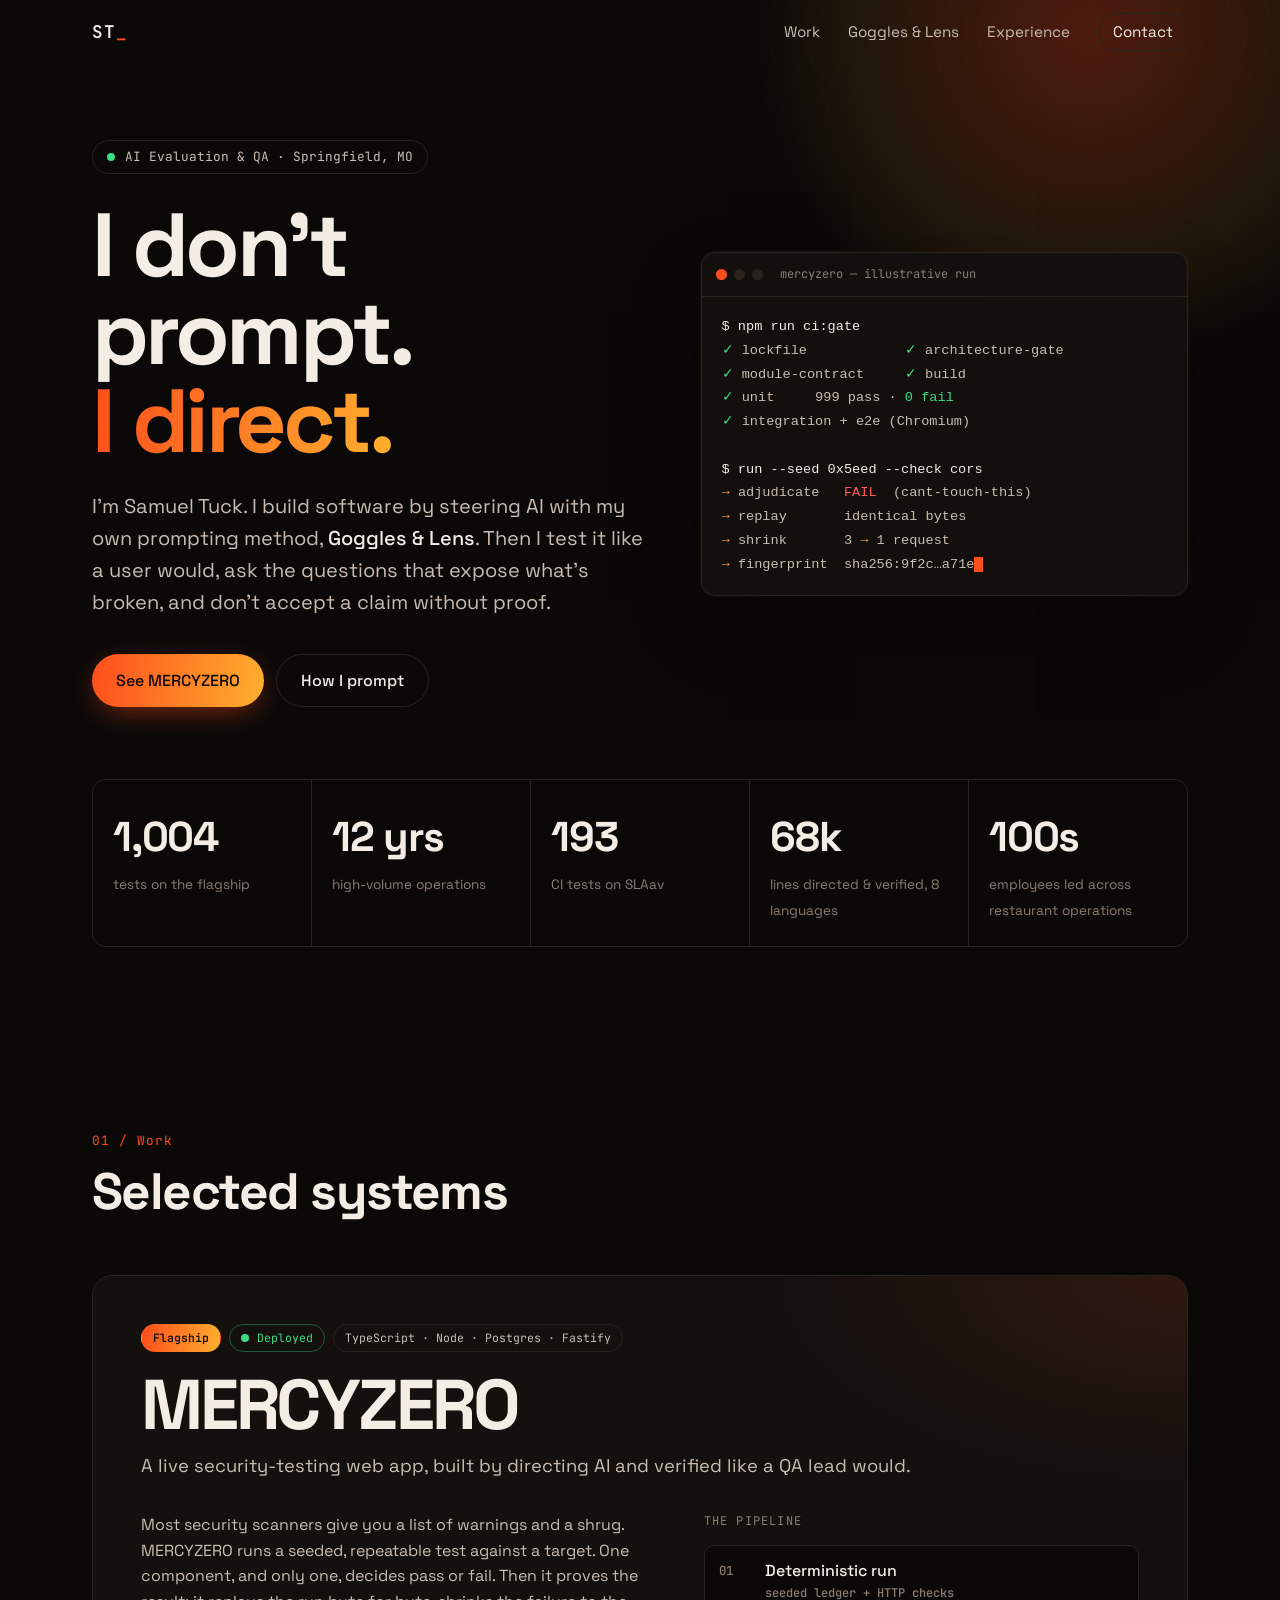
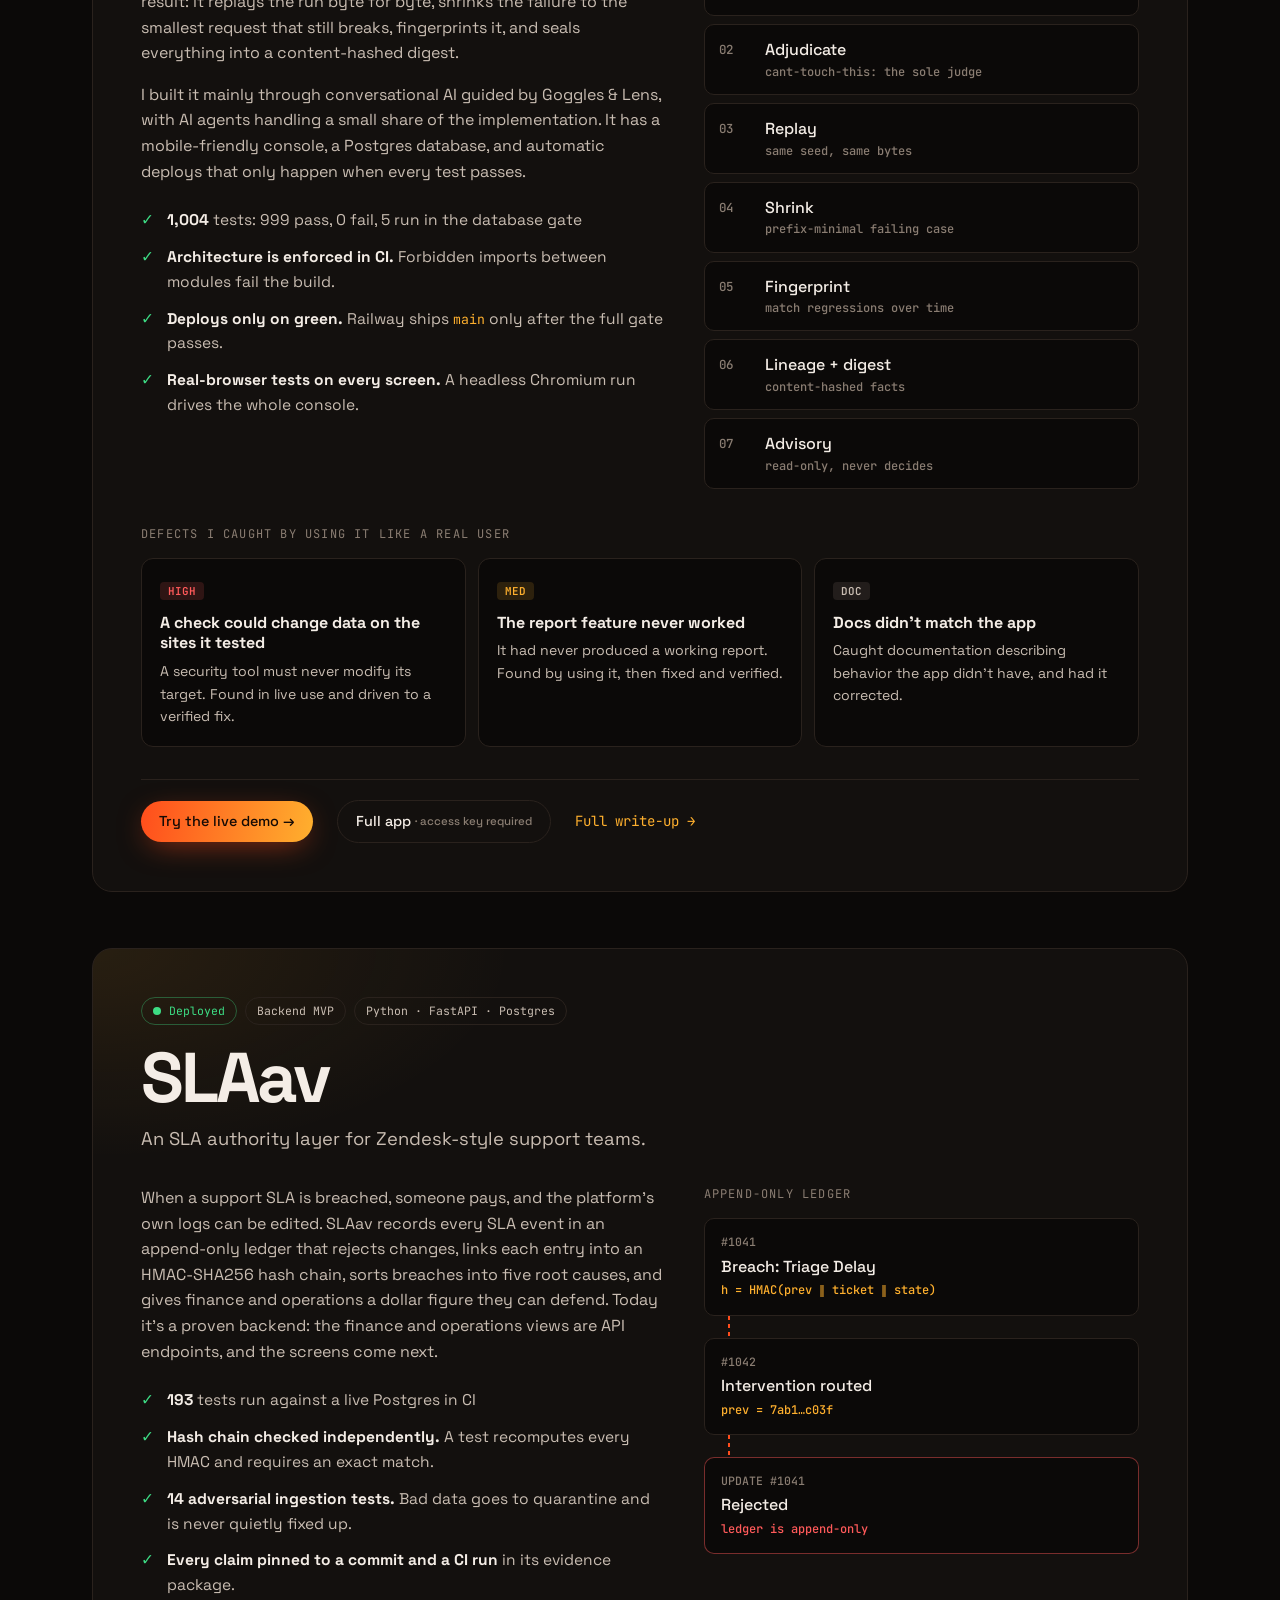
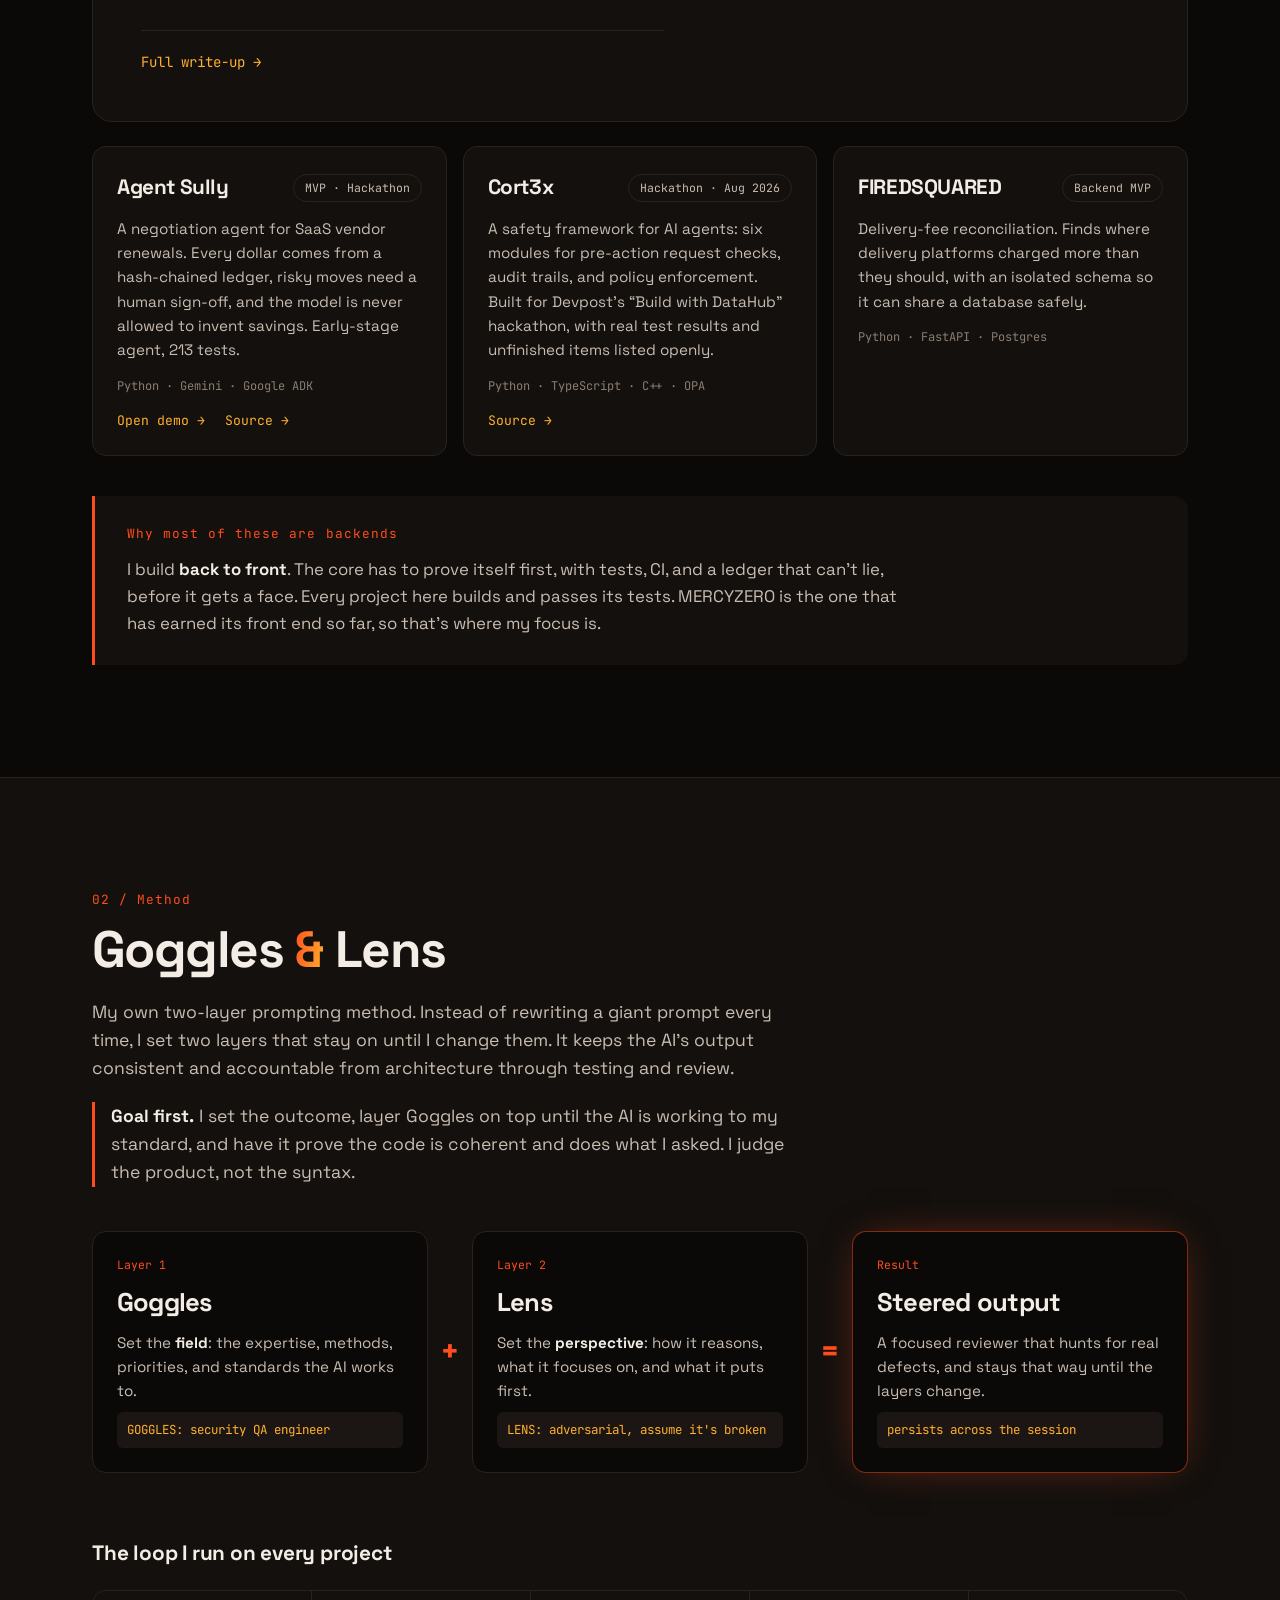
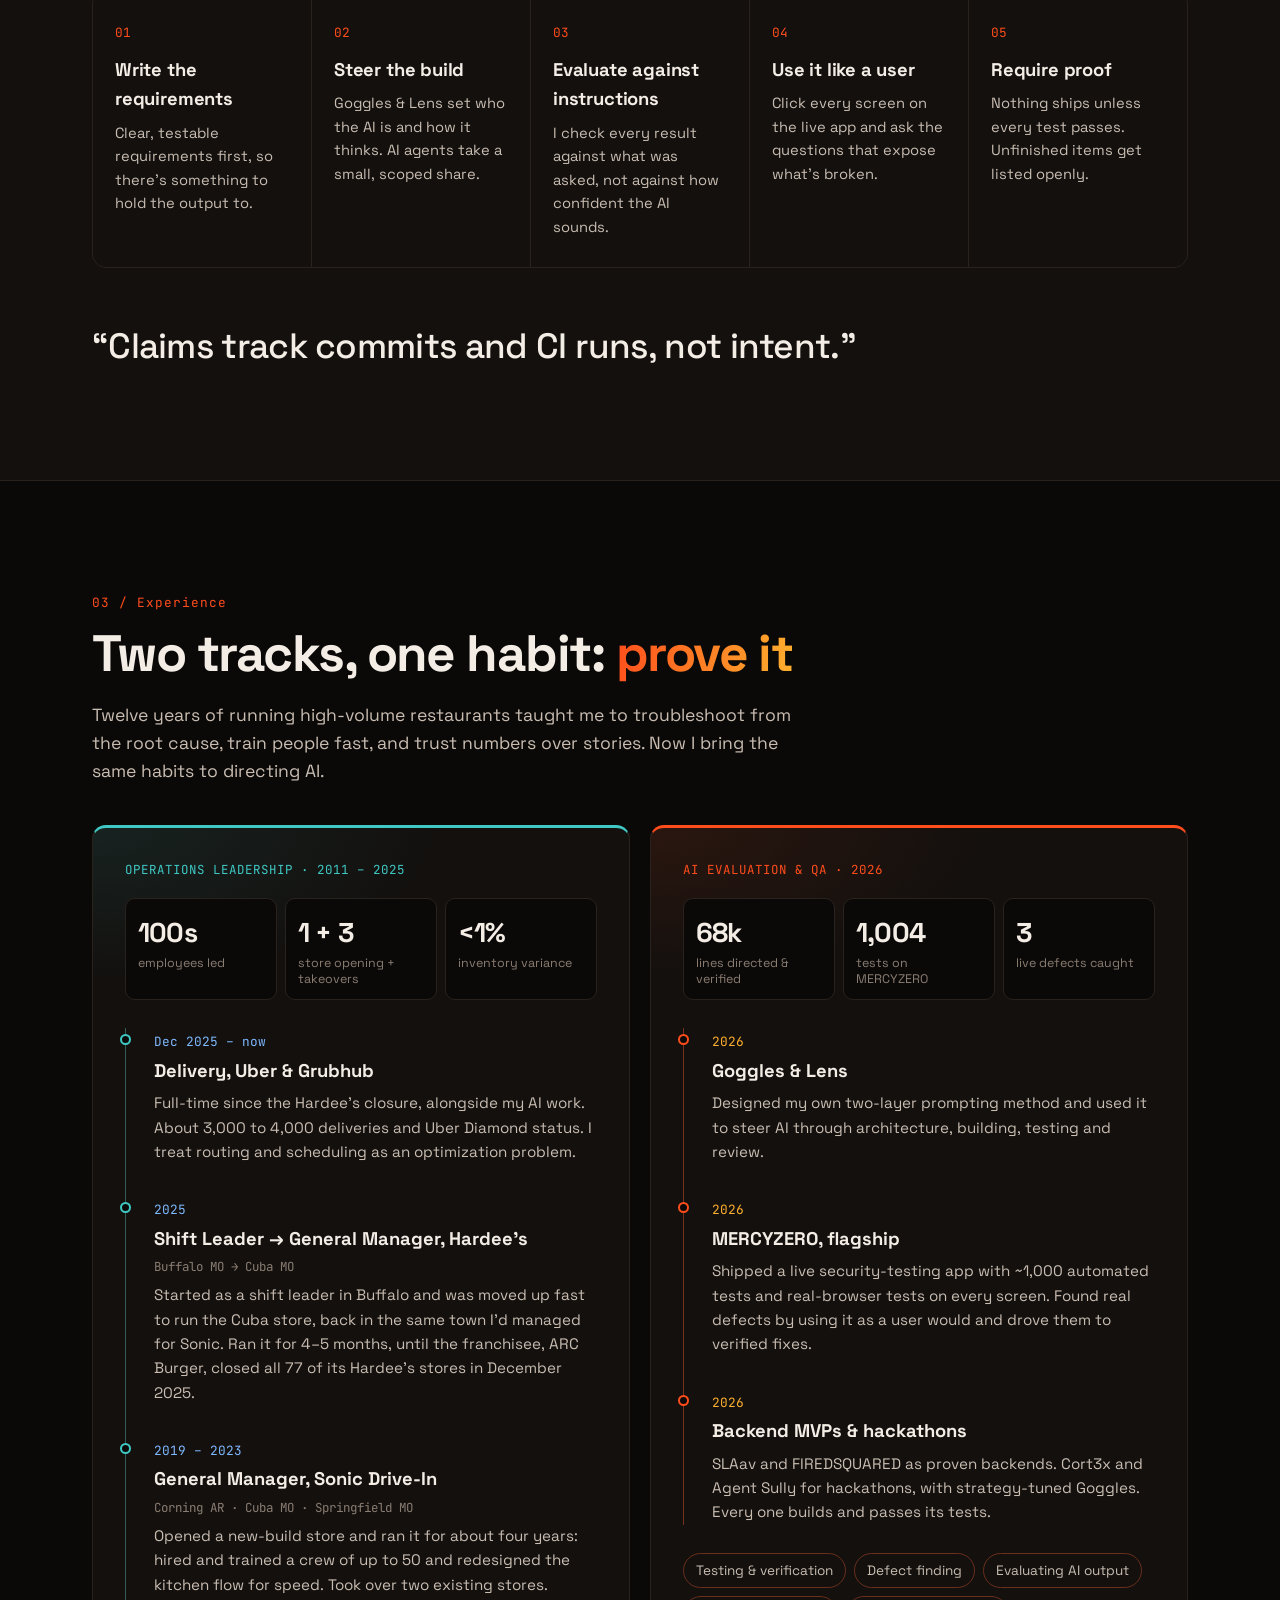
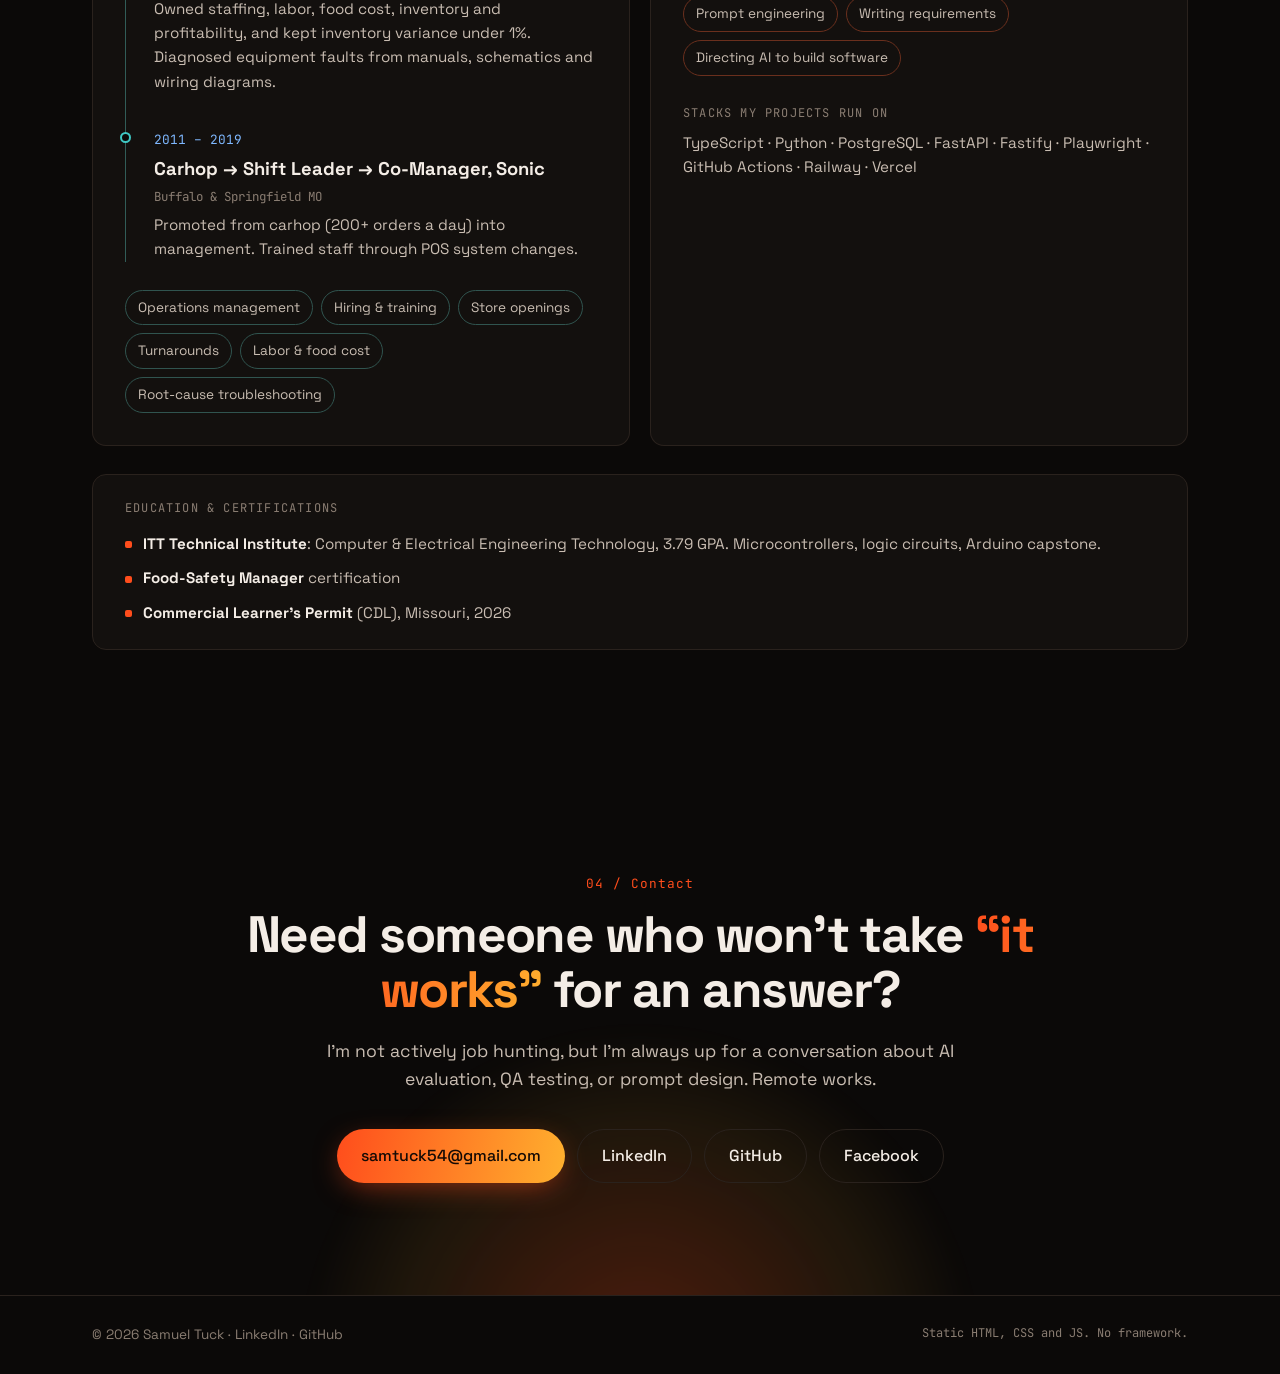
==== commit d4c155d6: "Correct operations timeline: Hardee's after Sonic Hardee's ran 2025 (shift leader in Buffalo, GM in " ====
--- a/index.html
+++ b/index.html
@@ -304,7 +304,7 @@
         <div class="tracks">
           <!-- Operations -->
           <div class="track track-ops">
-            <p class="track-label">Operations leadership · 2011 – 2023</p>
+            <p class="track-label">Operations leadership · 2011 – 2025</p>
             <div class="track-stats">
               <div><b>100s</b><span>employees led</span></div>
               <div><b>1 + 3</b><span>store opening + takeovers</span></div>
@@ -312,6 +312,17 @@
             </div>
             <ol class="timeline">
               <li>
+                <time>Dec 2025 – now</time>
+                <h3>Delivery, Uber &amp; Grubhub</h3>
+                <p>Full-time since the Hardee's closure, alongside my AI work. About 3,000 to 4,000 deliveries and Uber Diamond status. I treat routing and scheduling as an optimization problem.</p>
+              </li>
+              <li>
+                <time>2025</time>
+                <h3>Shift Leader → General Manager, Hardee's</h3>
+                <p class="where">Buffalo MO → Cuba MO</p>
+                <p>Started as a shift leader in Buffalo and was moved up fast to run the Cuba store, back in the same town I'd managed for Sonic. Ran it for 4–5 months, until the franchisee, ARC Burger, closed all 77 of its Hardee's stores in December 2025.</p>
+              </li>
+              <li>
                 <time>2019 – 2023</time>
                 <h3>General Manager, Sonic Drive-In</h3>
                 <p class="where">Corning AR · Cuba MO · Springfield MO</p>
@@ -319,14 +330,9 @@
               </li>
               <li>
                 <time>2011 – 2019</time>
-                <h3>Shift Leader → Co-Manager, Sonic &amp; Hardee's</h3>
+                <h3>Carhop → Shift Leader → Co-Manager, Sonic</h3>
                 <p class="where">Buffalo &amp; Springfield MO</p>
-                <p>Started at Hardee's and was moved up fast, then led a Hardee's store takeover for 4–5 months. At Sonic, promoted from carhop (200+ orders a day) into management. Trained staff through POS system changes.</p>
-              </li>
-              <li>
-                <time>Independent</time>
-                <h3>Delivery, Uber &amp; Grubhub</h3>
-                <p>About 3,000 to 4,000 deliveries and Uber Diamond status. Treated routing and scheduling as an optimization problem.</p>
+                <p>Promoted from carhop (200+ orders a day) into management. Trained staff through POS system changes.</p>
               </li>
             </ol>
             <div class="skills">
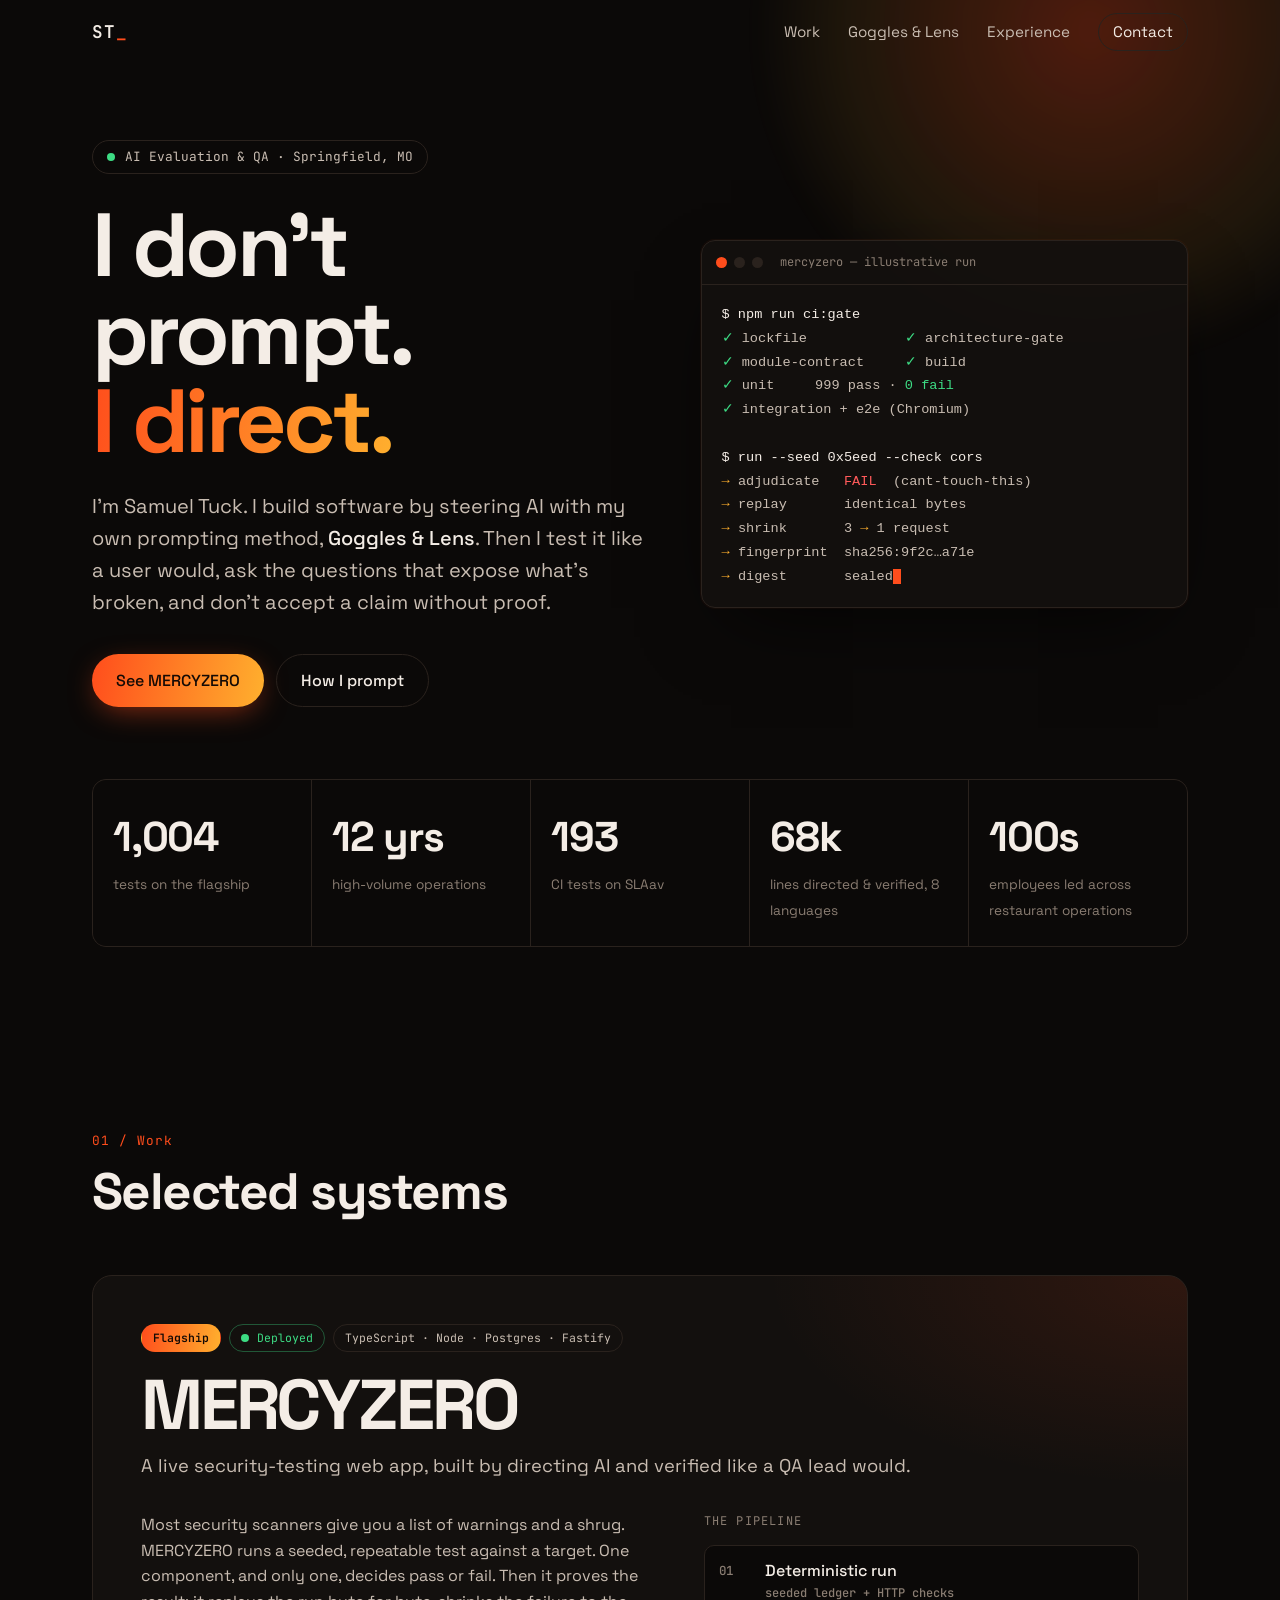
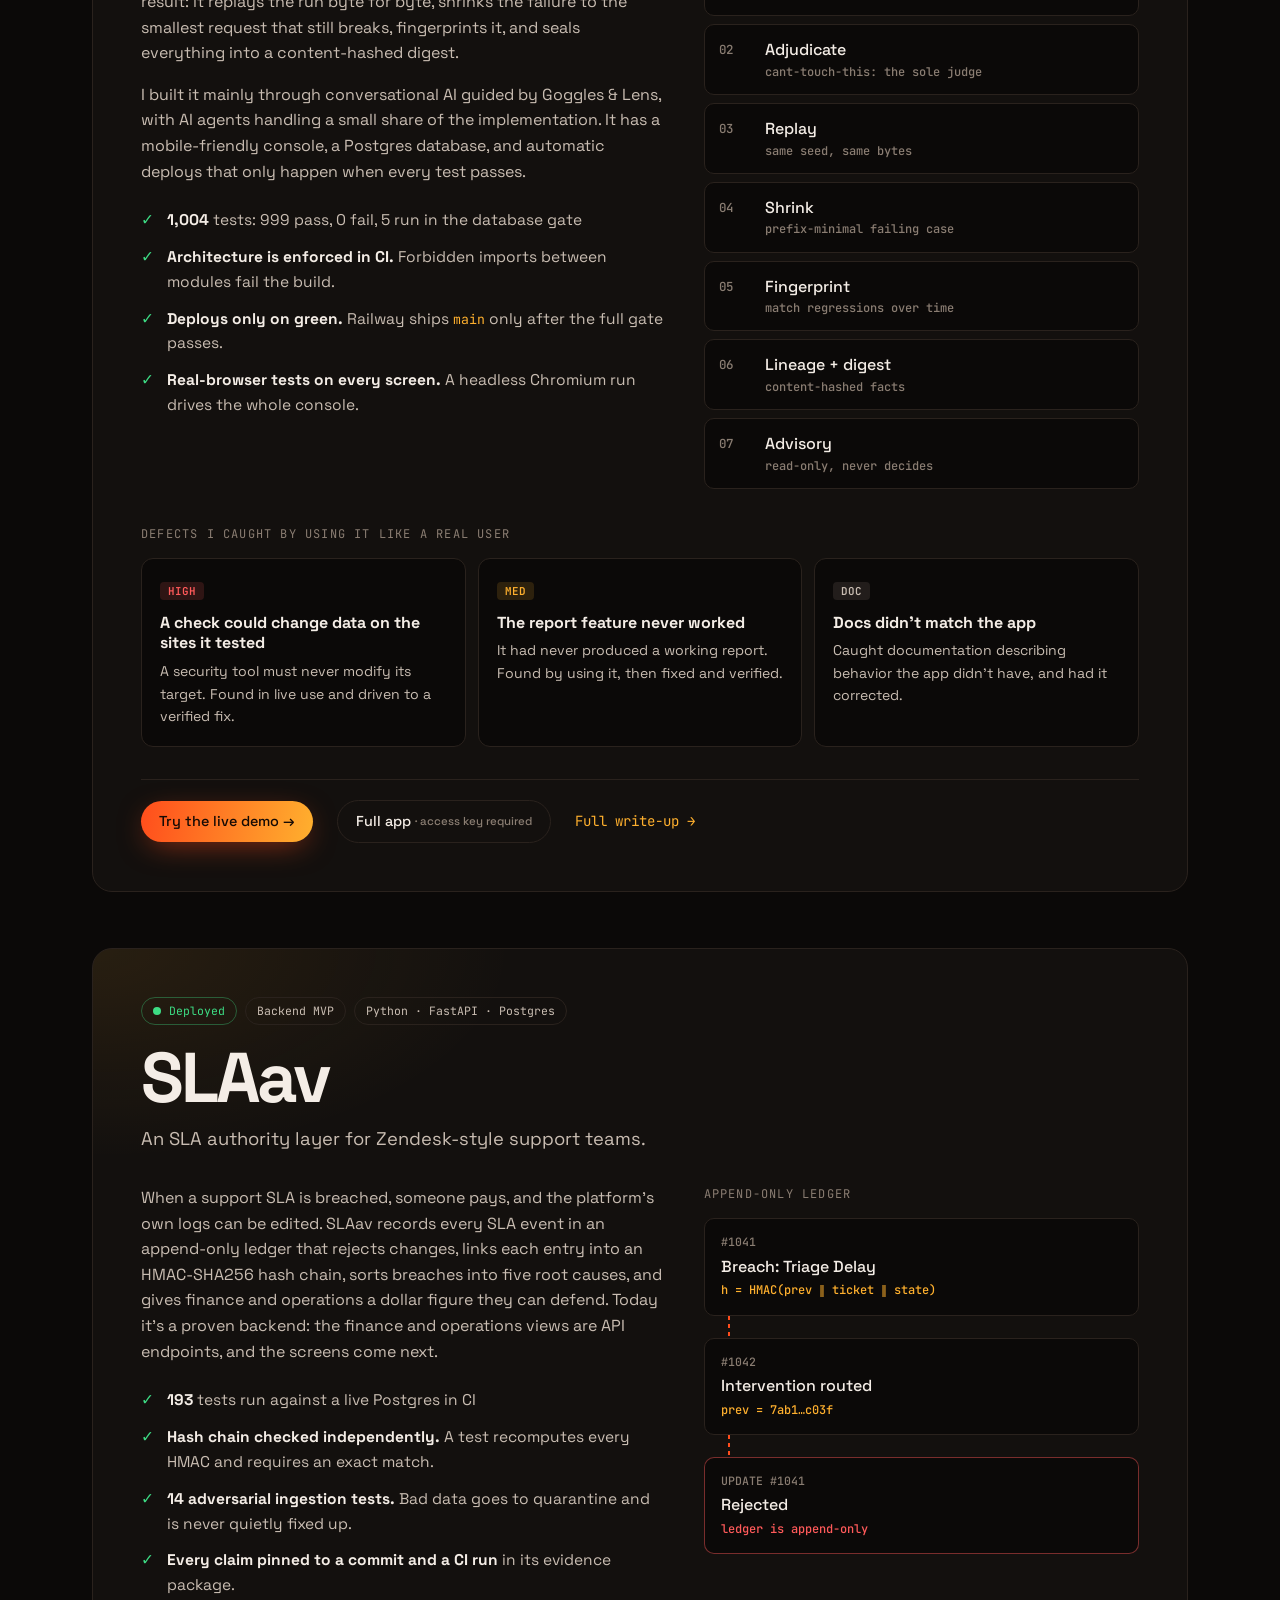
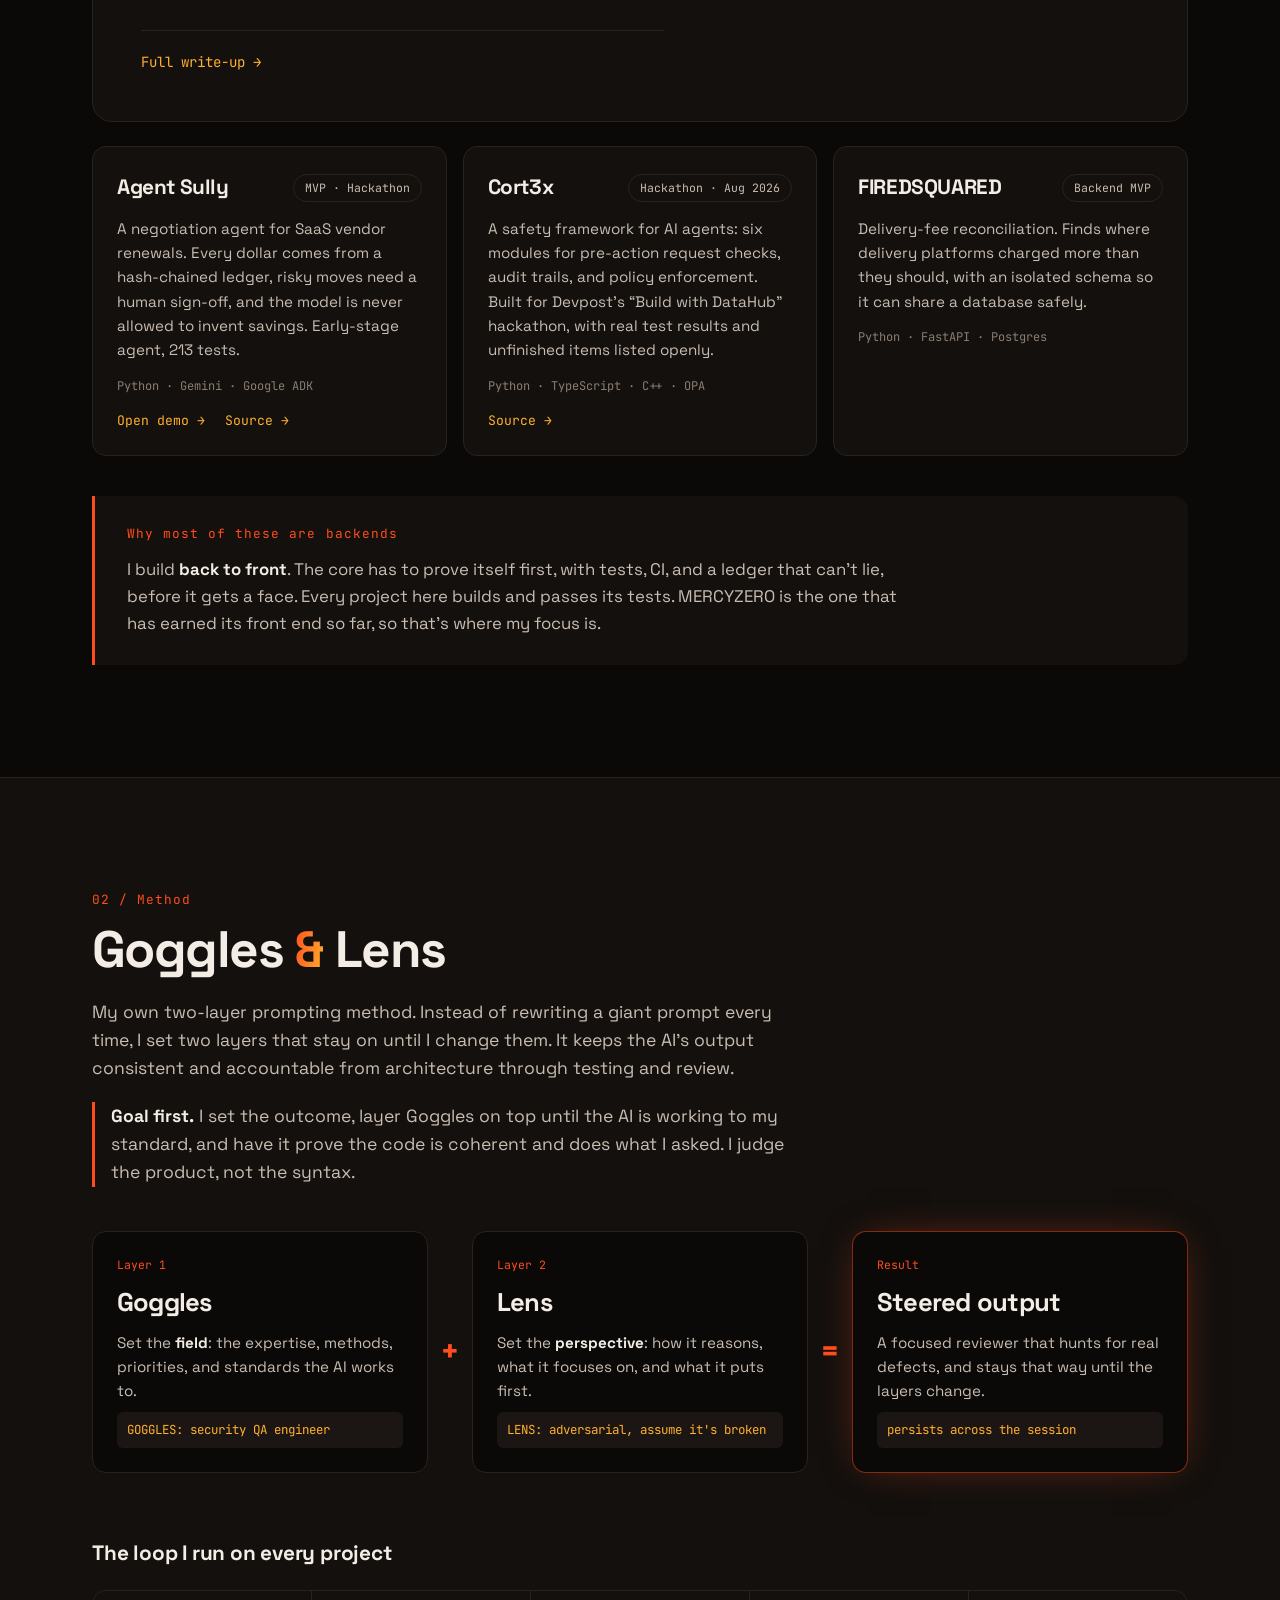
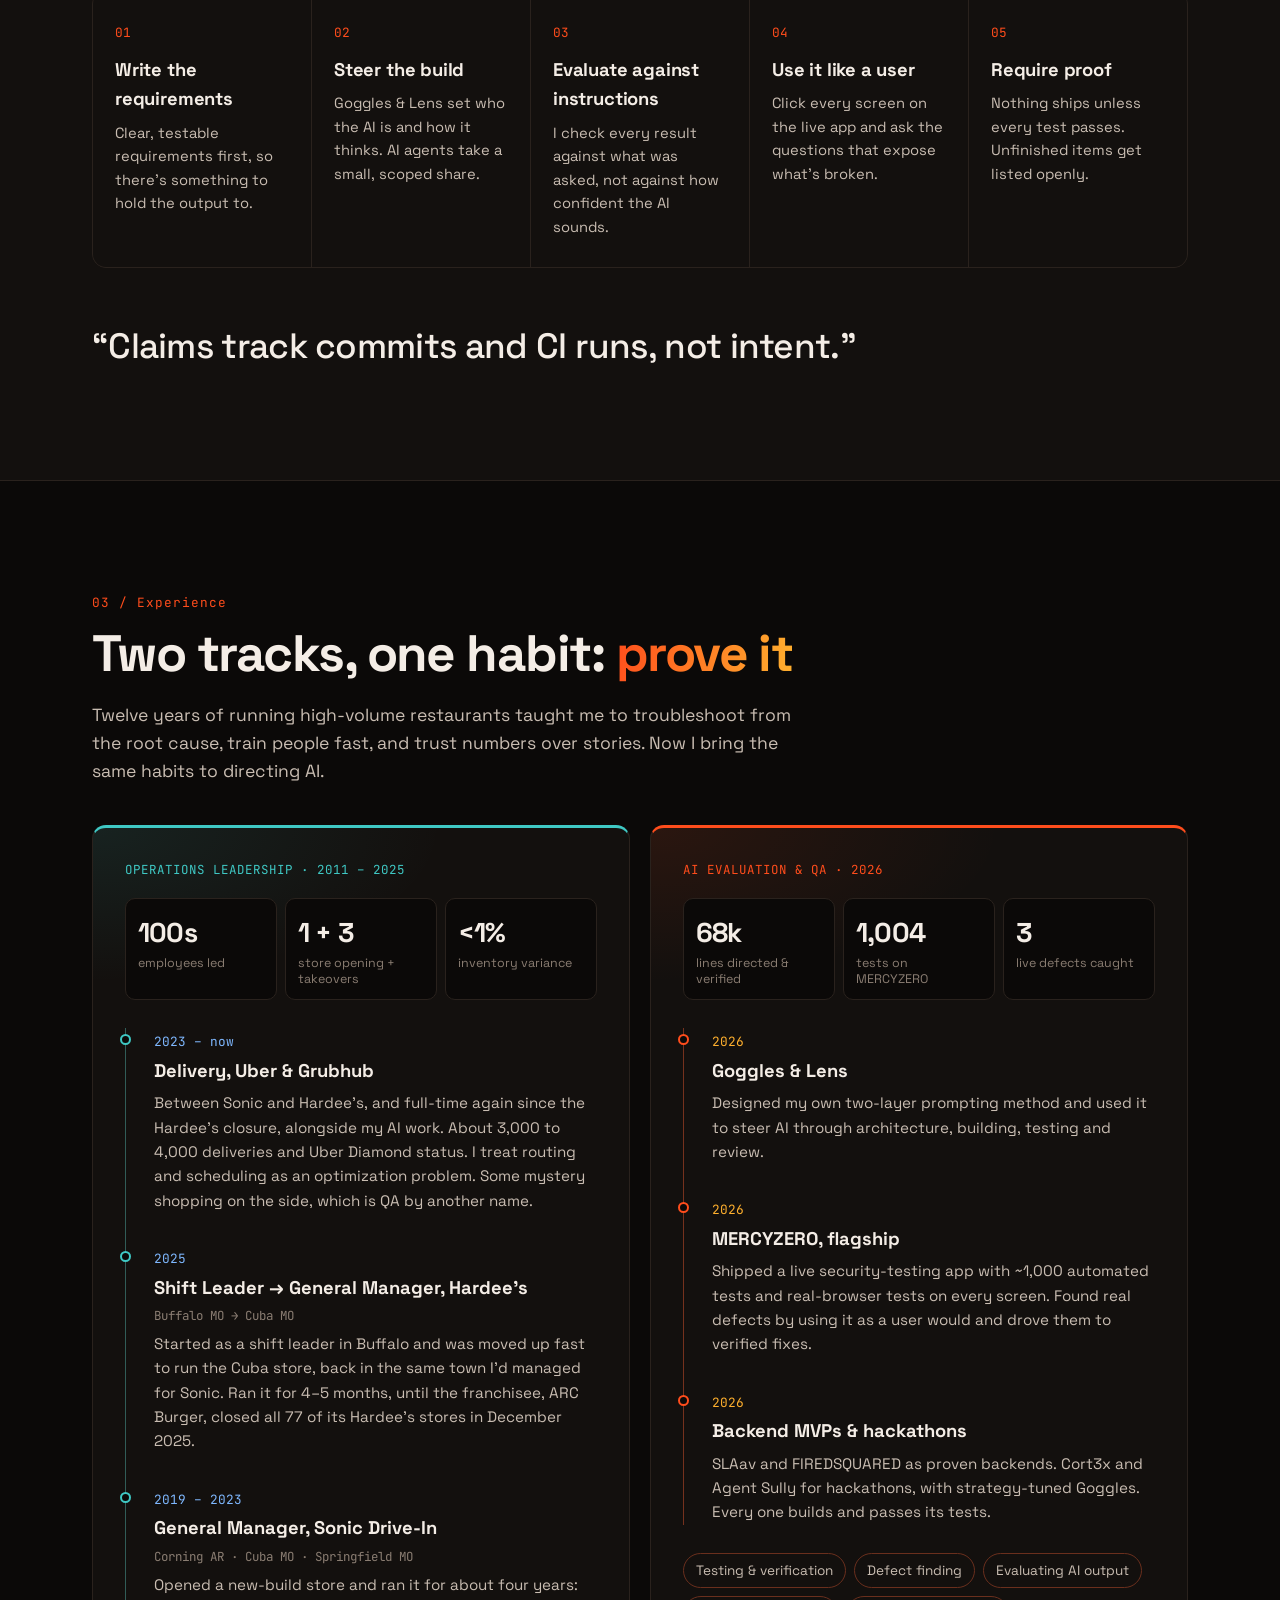
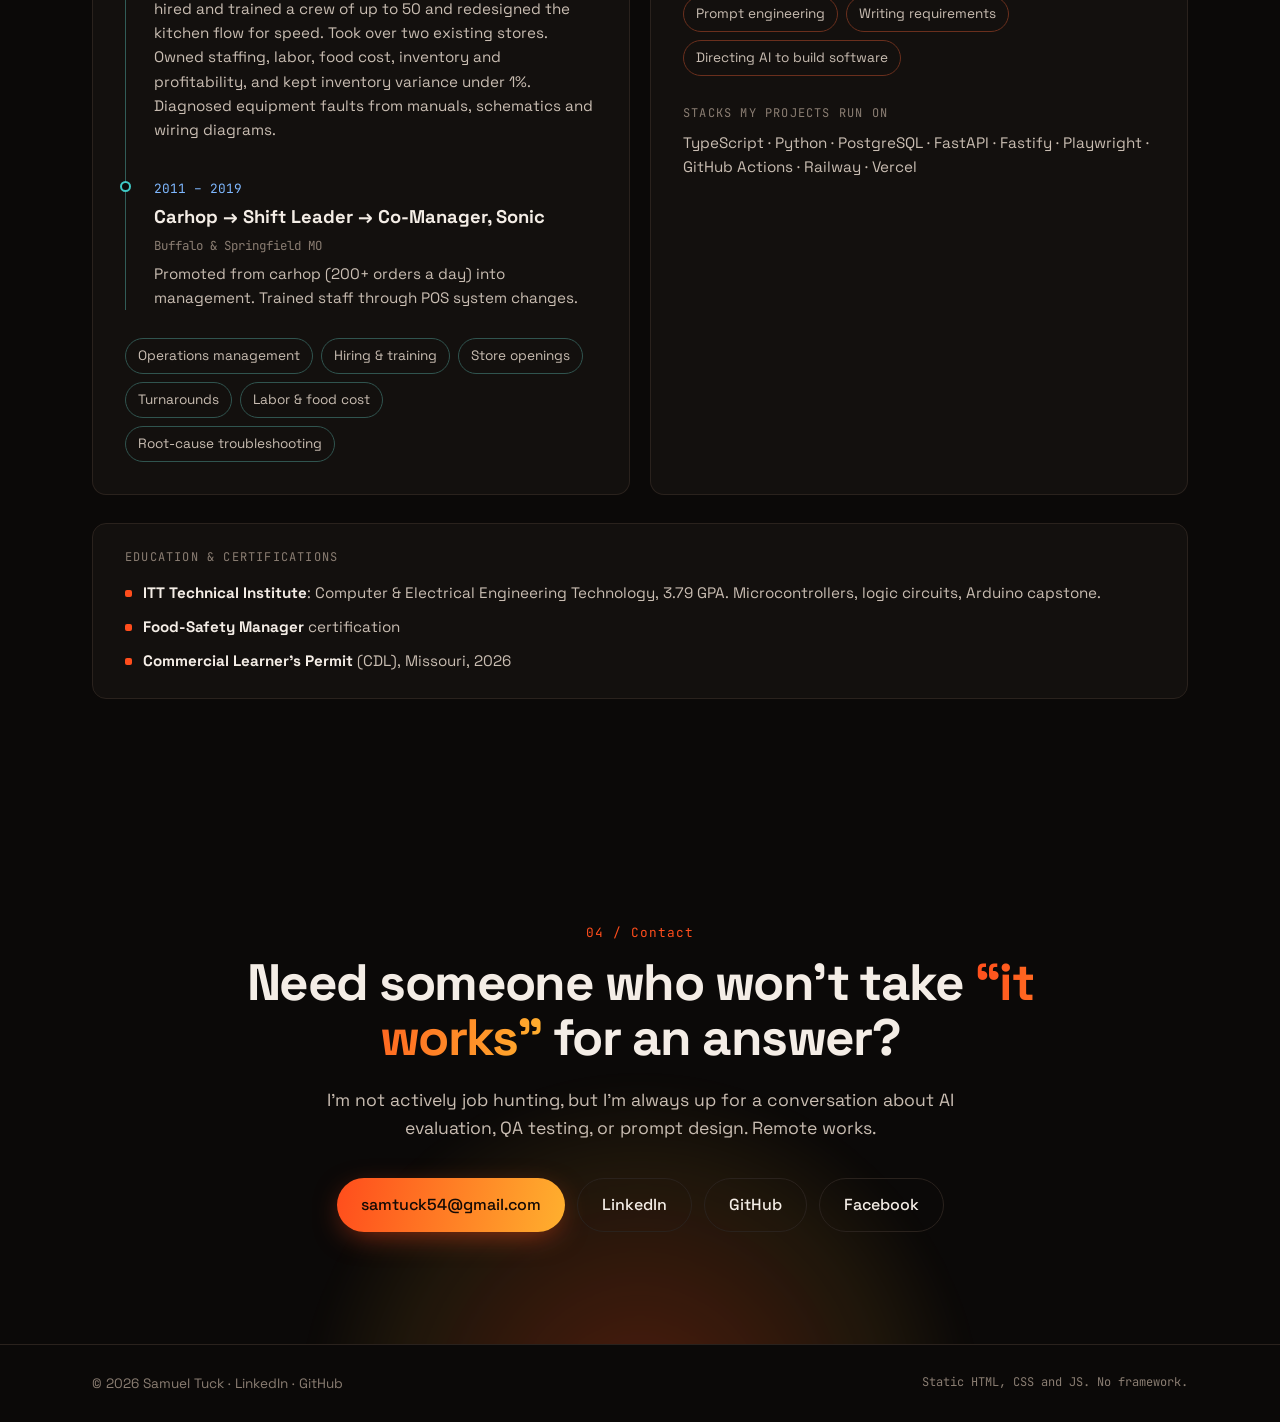
==== commit 355695dd: "Delivery ran 2023 to now, add mystery shopping Co-Authored-By: Claude Opus 5.5 <noreply@anthropic.co" ====
--- a/index.html
+++ b/index.html
@@ -312,9 +312,9 @@
             </div>
             <ol class="timeline">
               <li>
-                <time>Dec 2025 – now</time>
+                <time>2023 – now</time>
                 <h3>Delivery, Uber &amp; Grubhub</h3>
-                <p>Full-time since the Hardee's closure, alongside my AI work. About 3,000 to 4,000 deliveries and Uber Diamond status. I treat routing and scheduling as an optimization problem.</p>
+                <p>Between Sonic and Hardee's, and full-time again since the Hardee's closure, alongside my AI work. About 3,000 to 4,000 deliveries and Uber Diamond status. I treat routing and scheduling as an optimization problem. Some mystery shopping on the side, which is QA by another name.</p>
               </li>
               <li>
                 <time>2025</time>
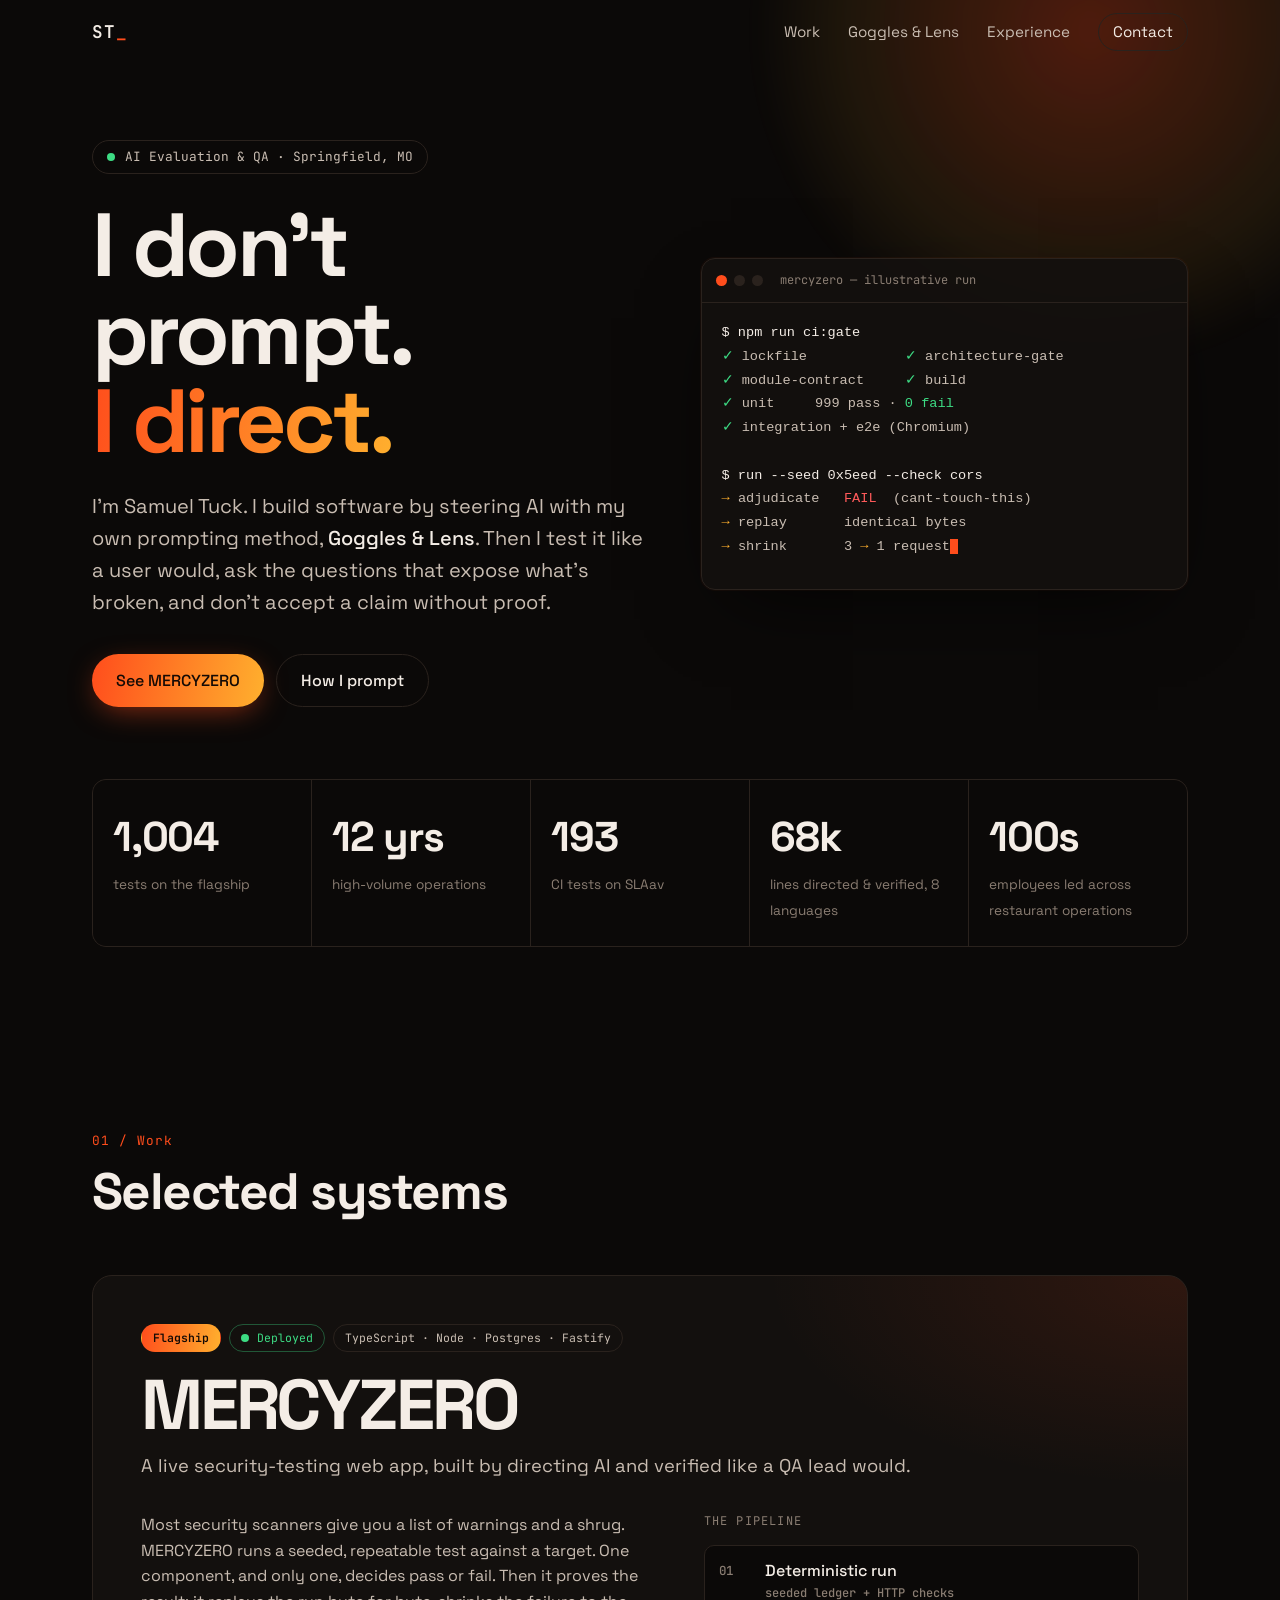
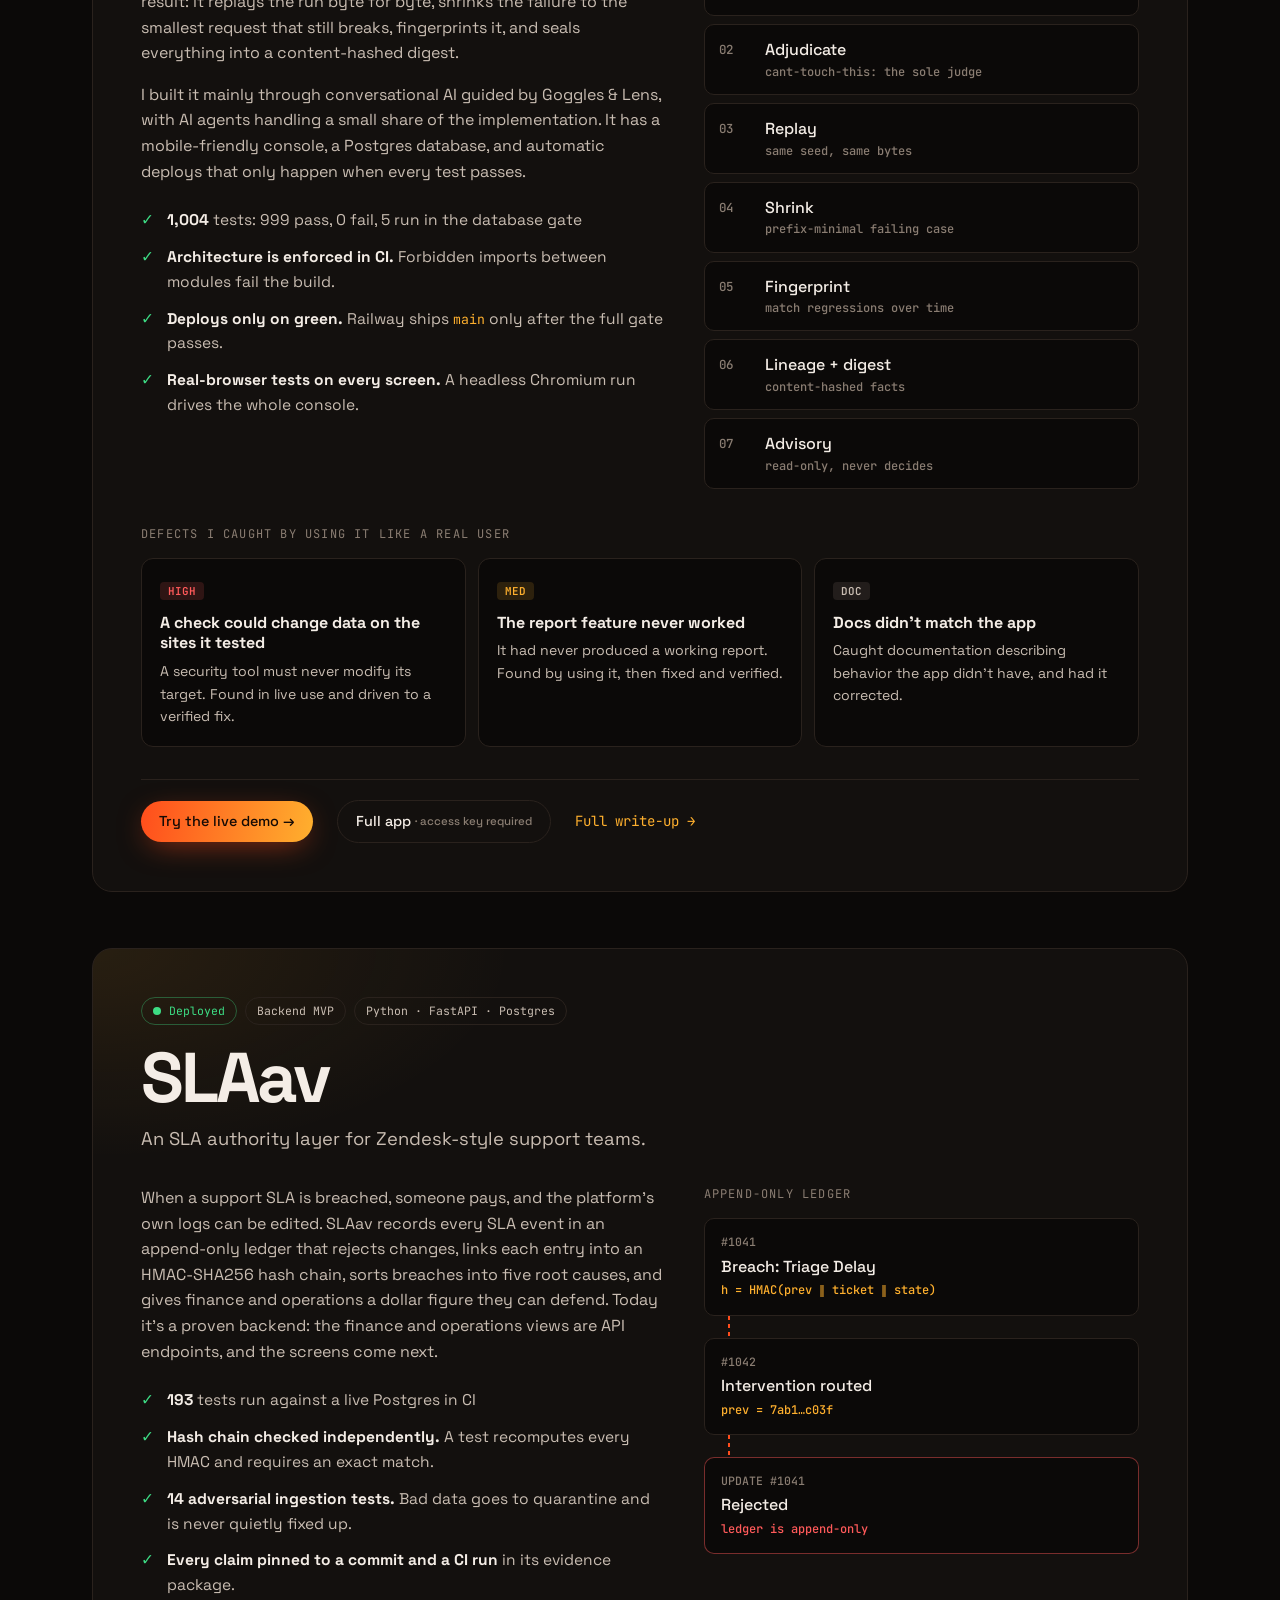
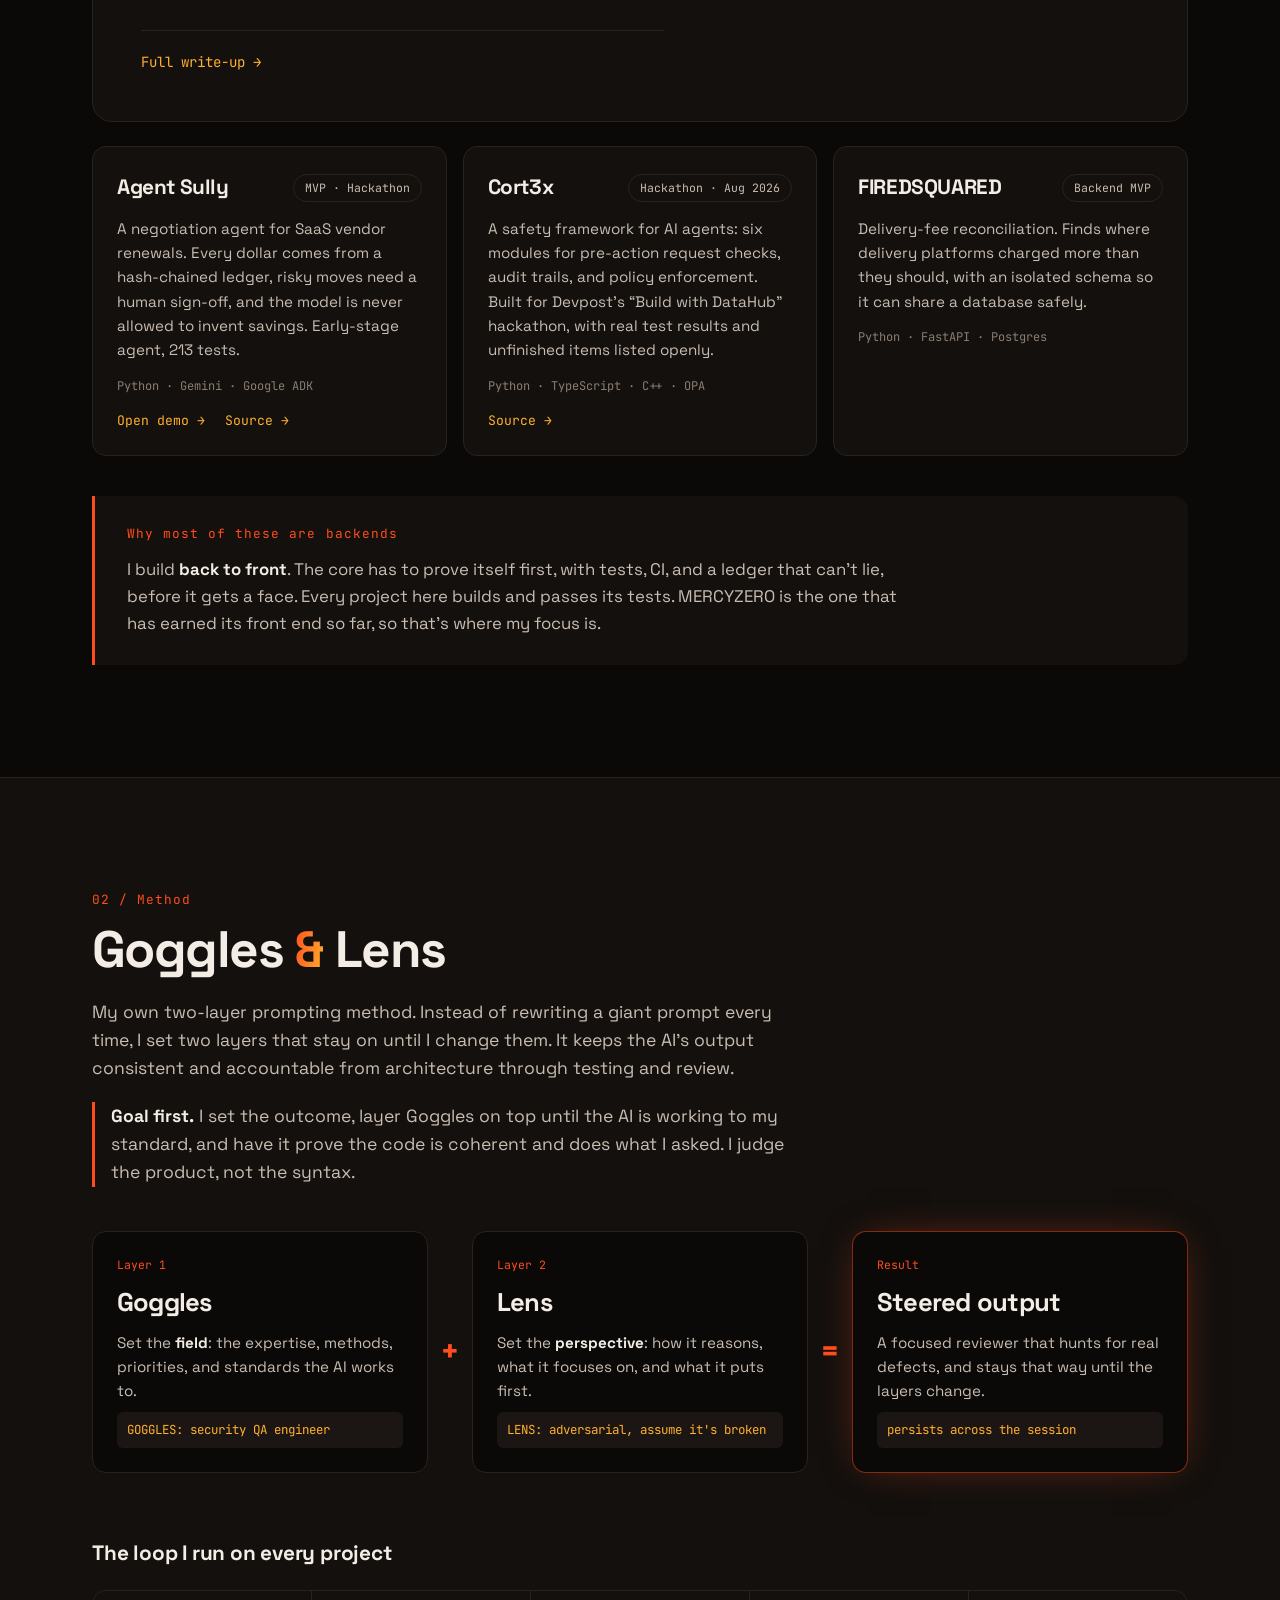
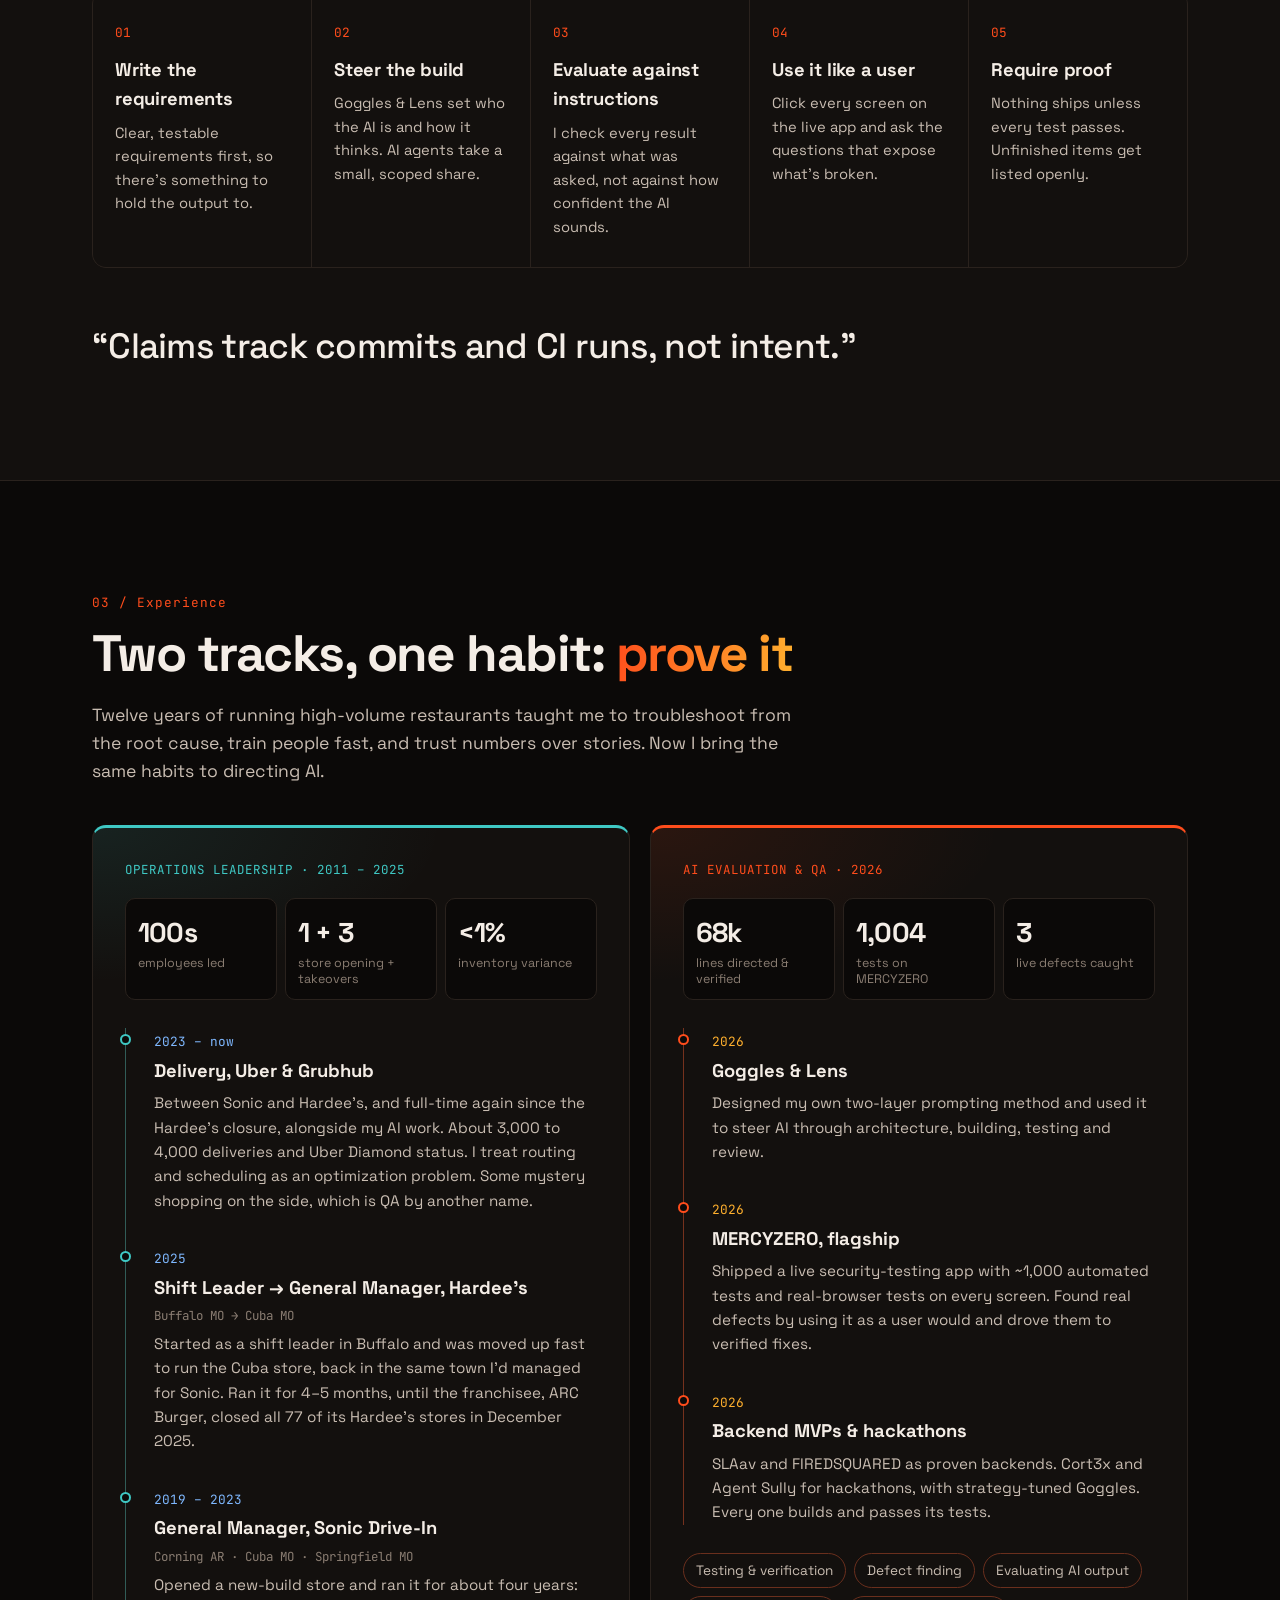
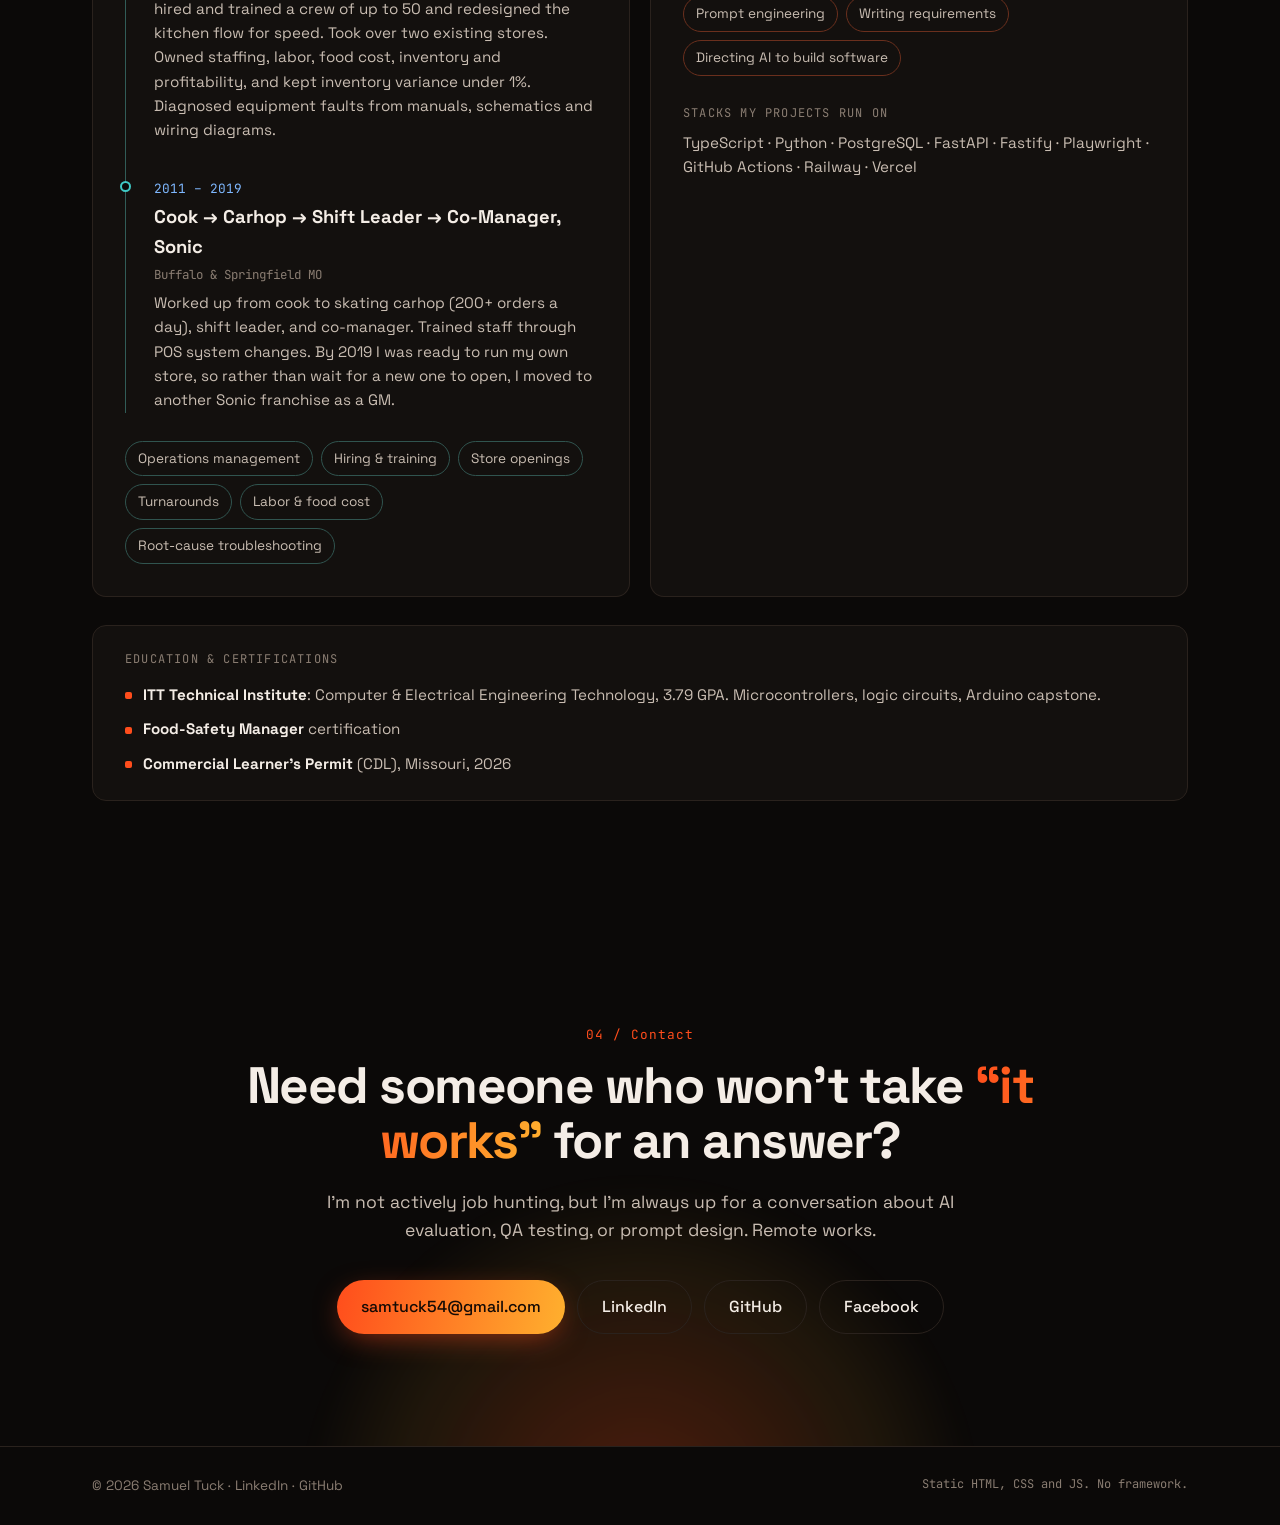
==== commit 951697c3: "Fill in early Sonic progression Co-Authored-By: Claude Opus 5.5 <noreply@anthropic.com> Claude-Sessi" ====
--- a/index.html
+++ b/index.html
@@ -330,9 +330,9 @@
               </li>
               <li>
                 <time>2011 – 2019</time>
-                <h3>Carhop → Shift Leader → Co-Manager, Sonic</h3>
+                <h3>Cook → Carhop → Shift Leader → Co-Manager, Sonic</h3>
                 <p class="where">Buffalo &amp; Springfield MO</p>
-                <p>Promoted from carhop (200+ orders a day) into management. Trained staff through POS system changes.</p>
+                <p>Worked up from cook to skating carhop (200+ orders a day), shift leader, and co-manager. Trained staff through POS system changes. By 2019 I was ready to run my own store, so rather than wait for a new one to open, I moved to another Sonic franchise as a GM.</p>
               </li>
             </ol>
             <div class="skills">
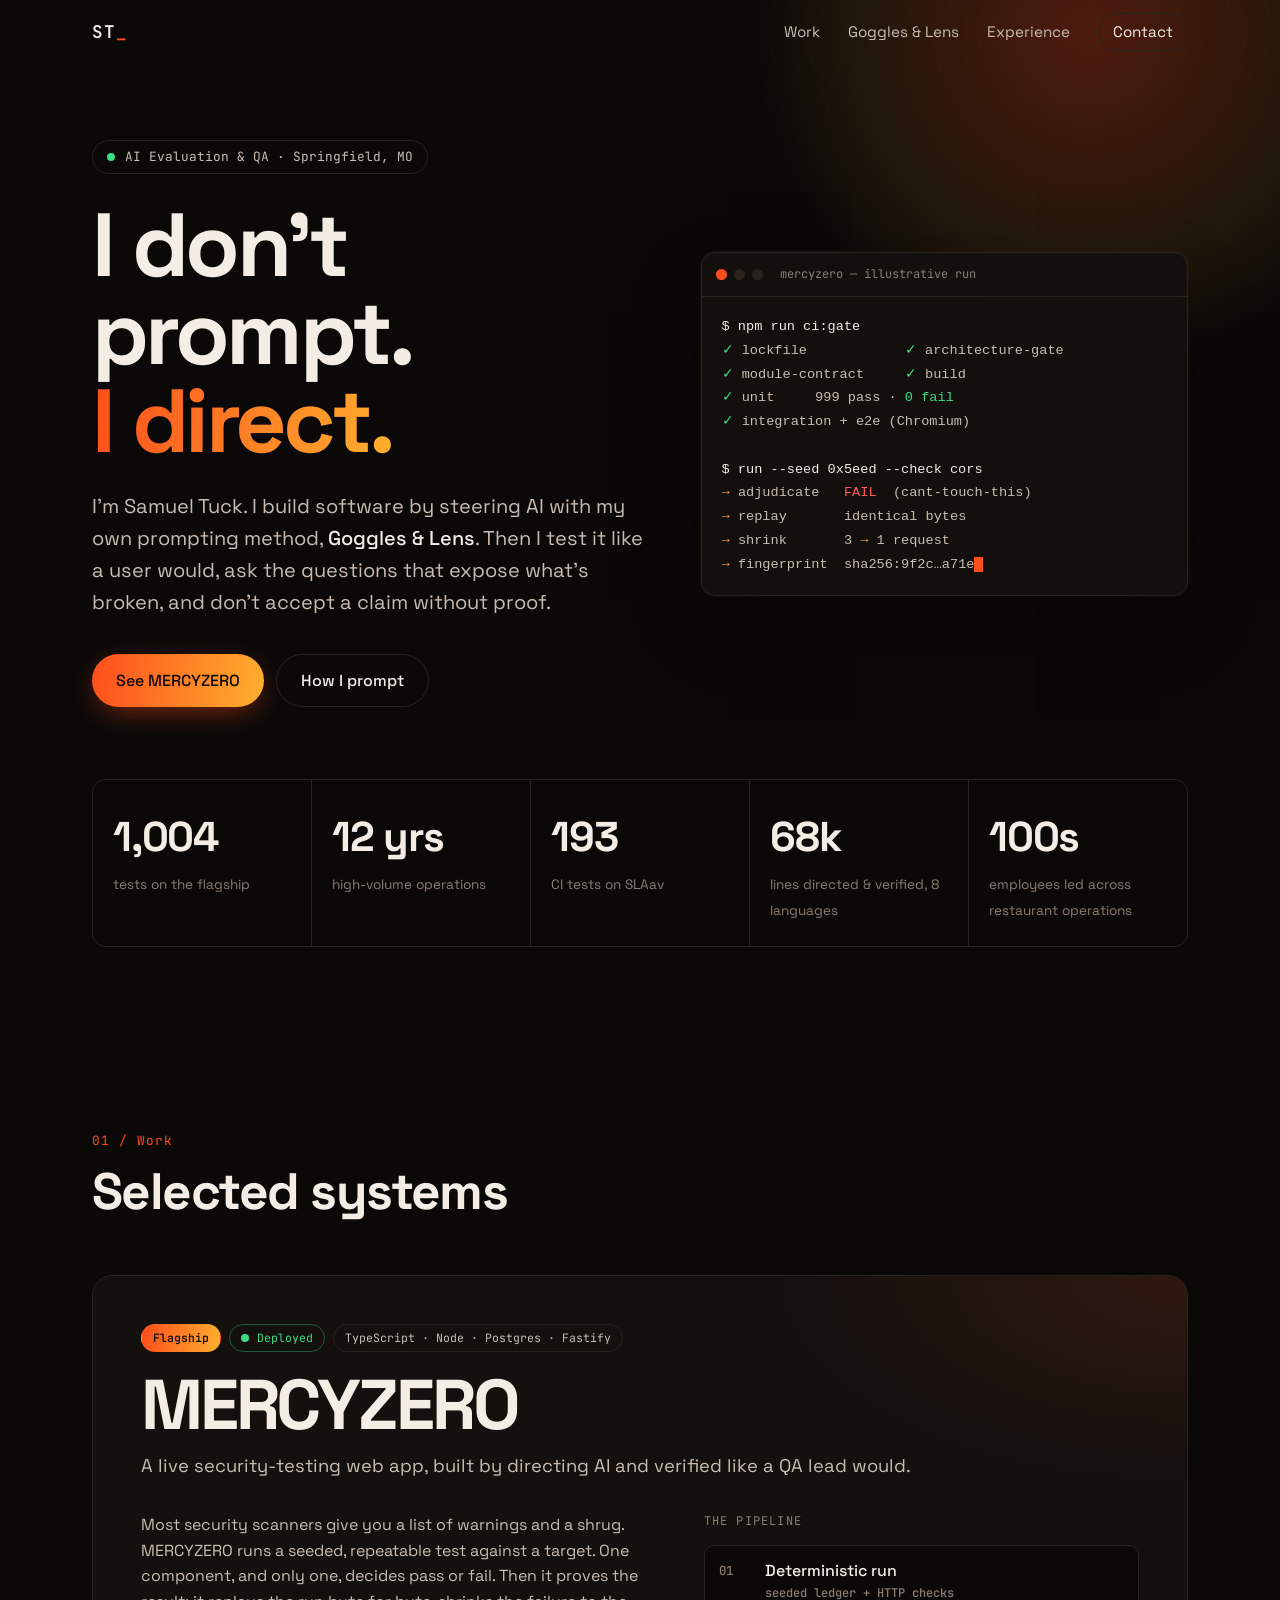
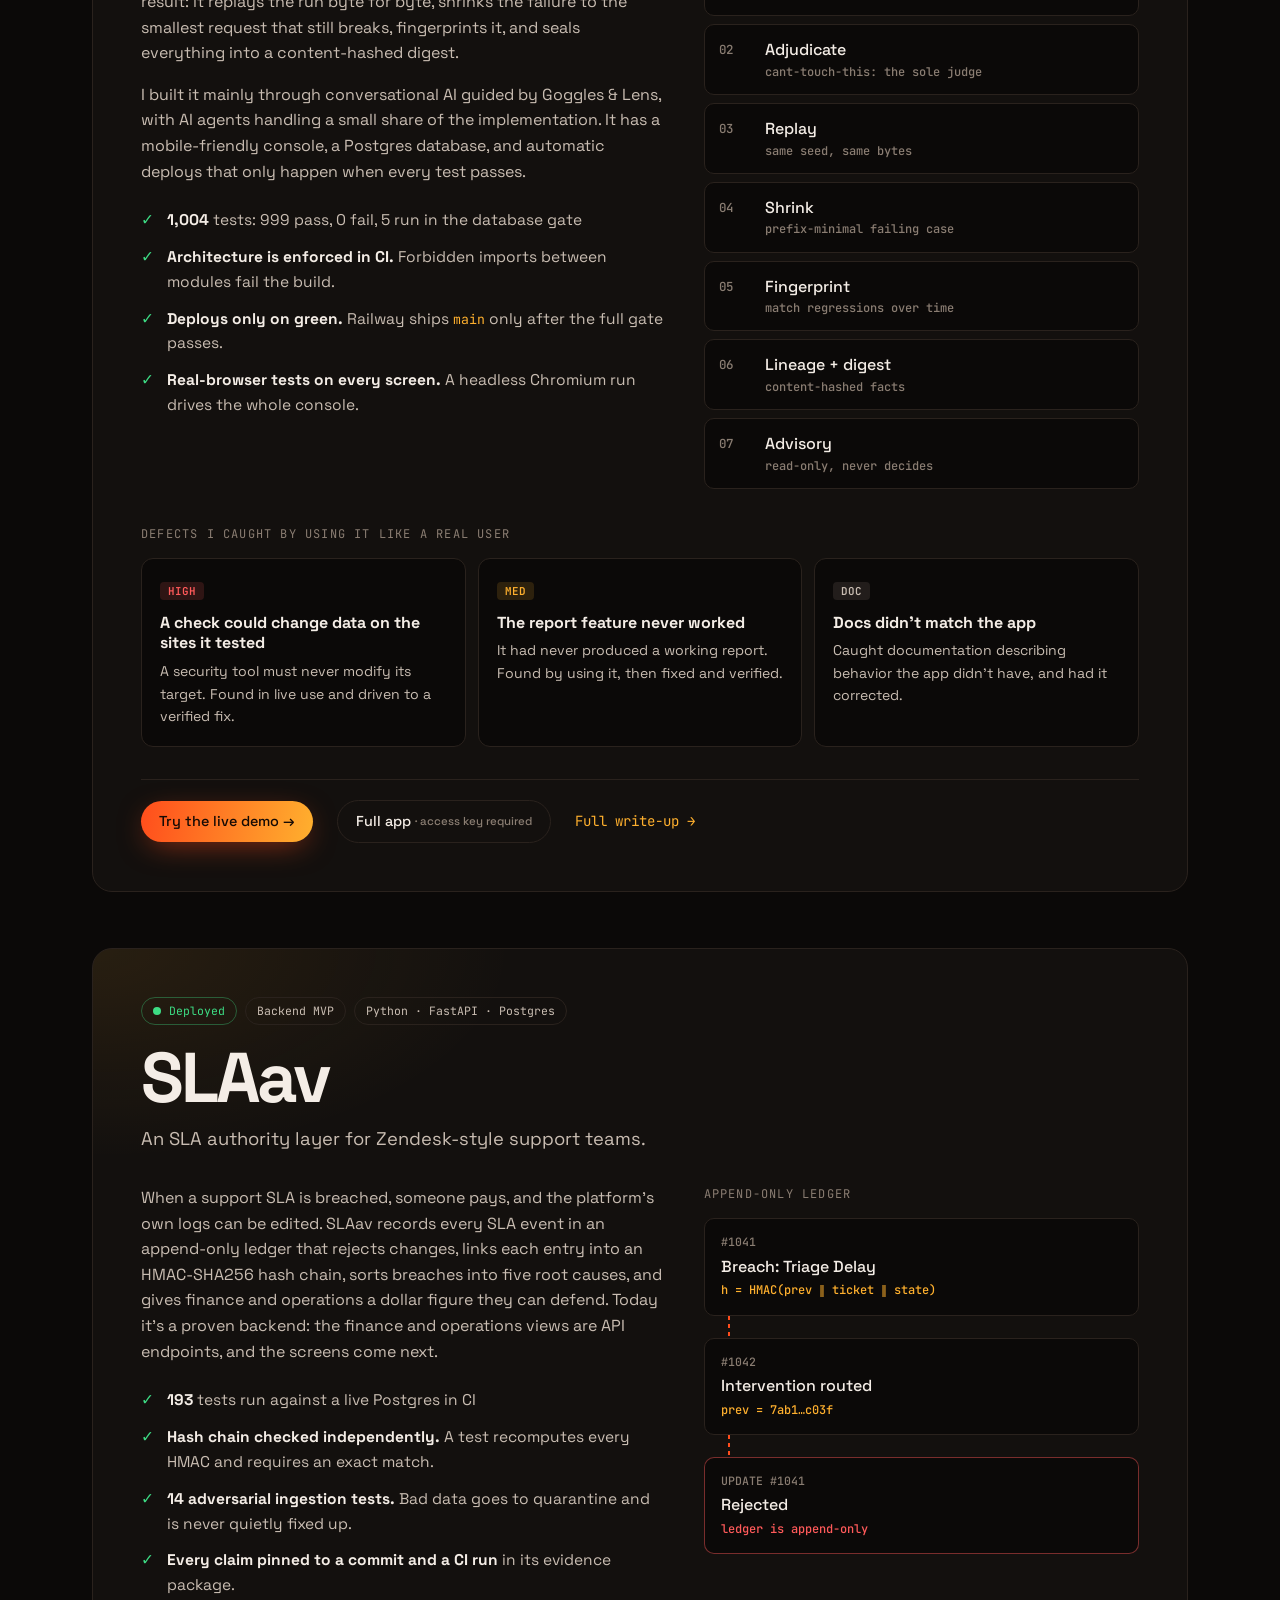
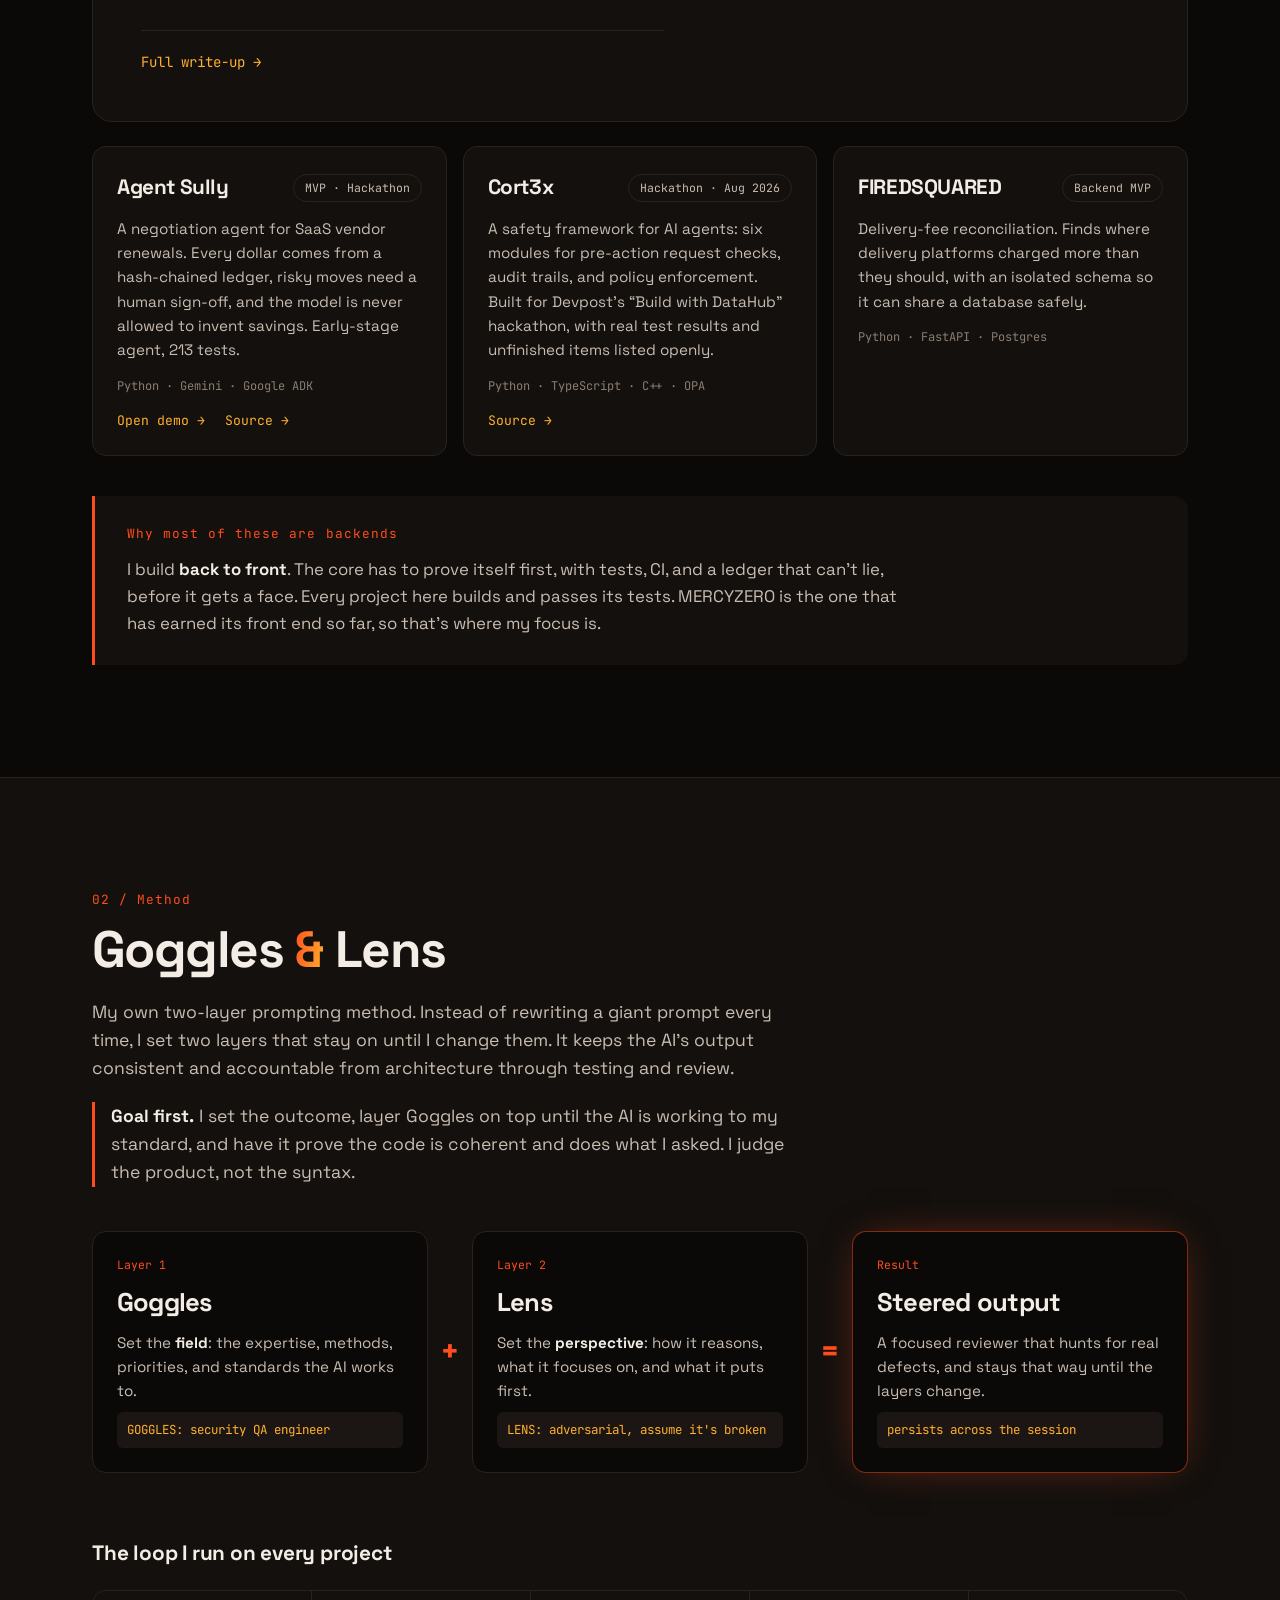
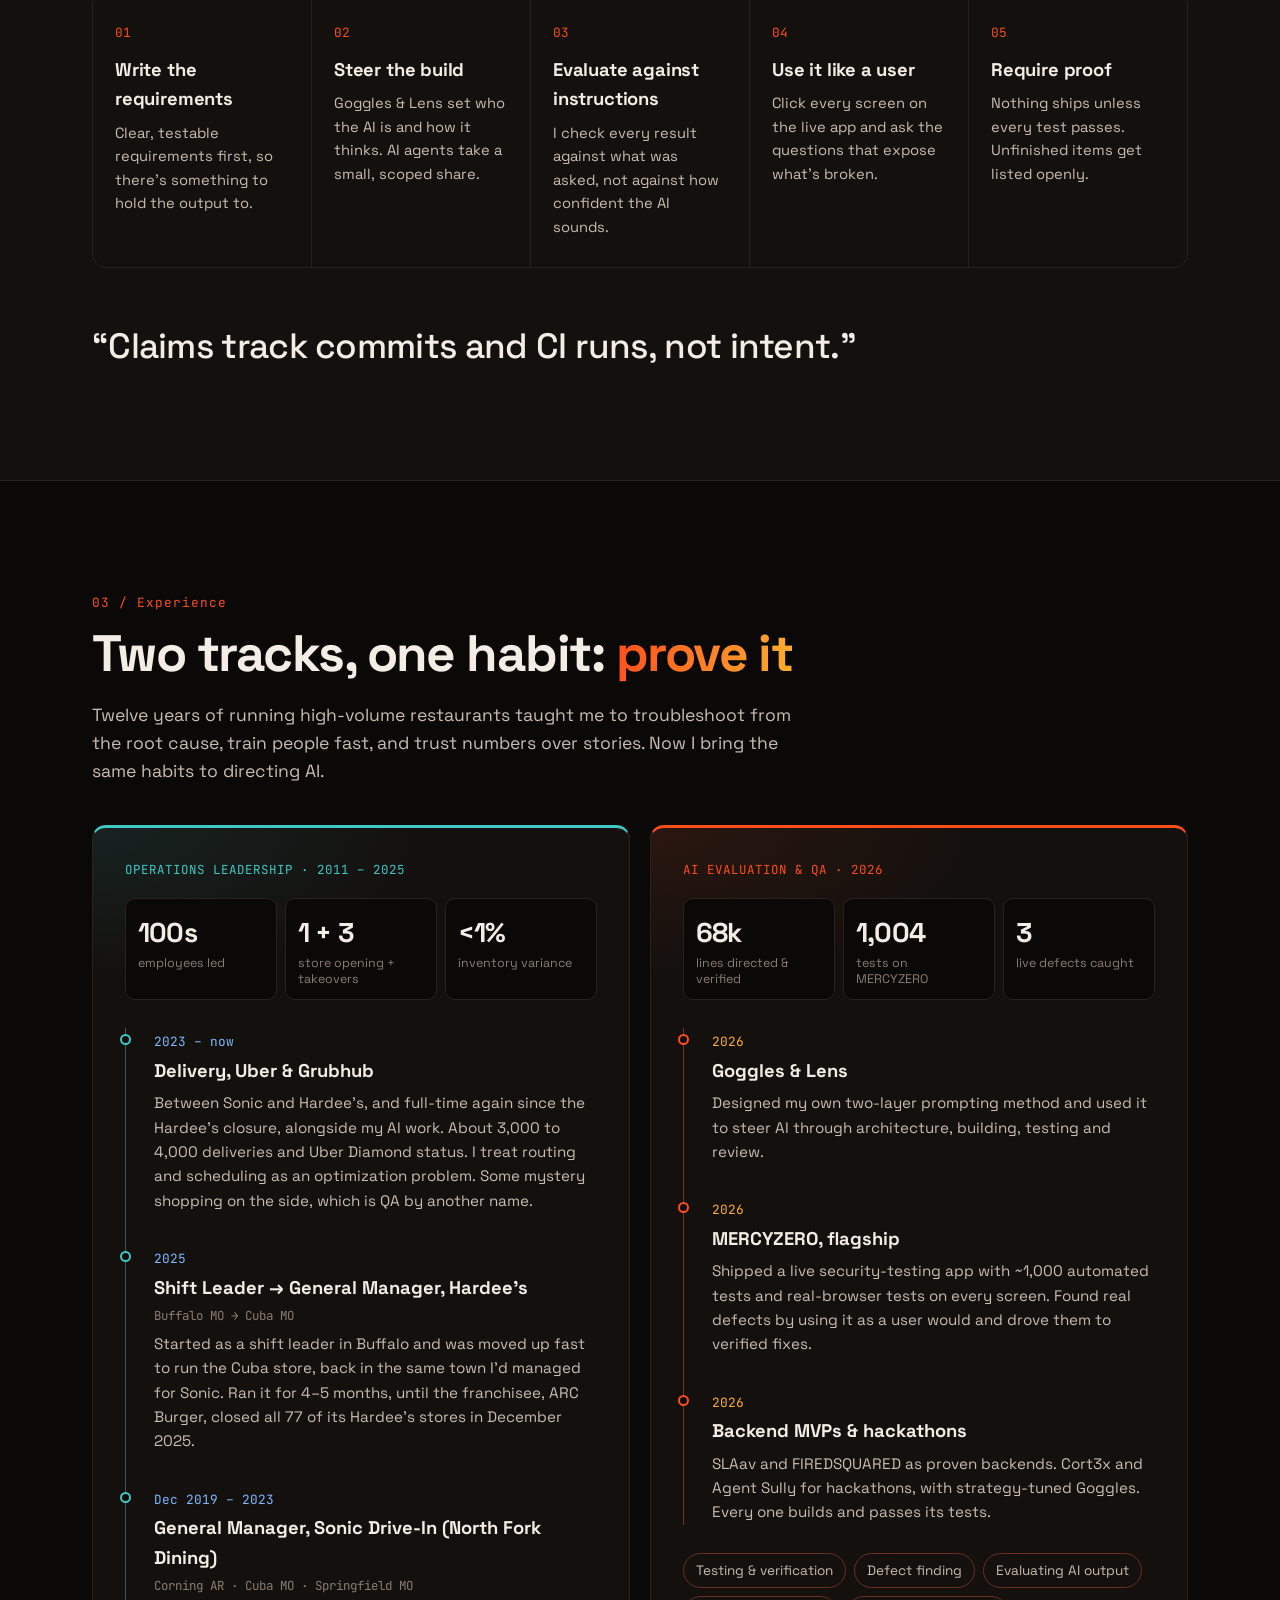
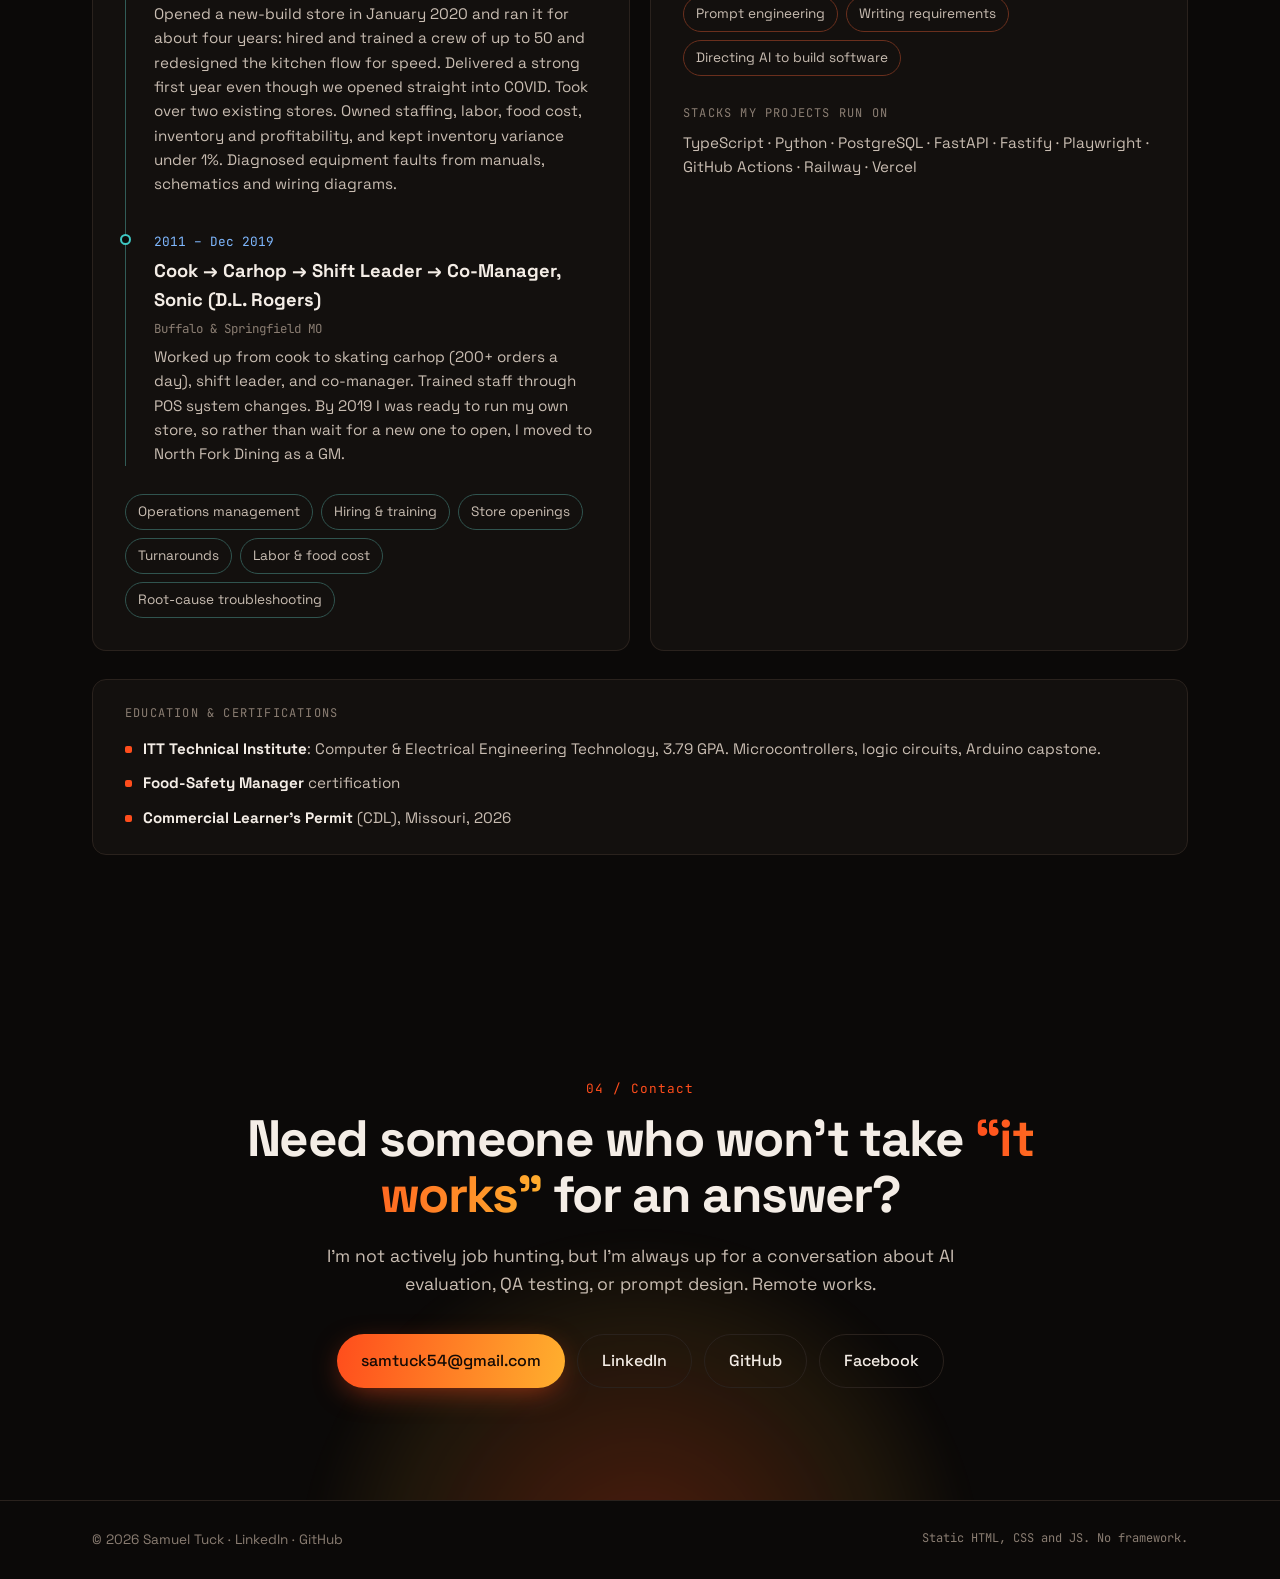
==== commit 07b82b5a: "Name Sonic franchisees and the January 2020 opening Co-Authored-By: Claude Opus 5.5 <noreply@anthrop" ====
--- a/index.html
+++ b/index.html
@@ -323,16 +323,16 @@
                 <p>Started as a shift leader in Buffalo and was moved up fast to run the Cuba store, back in the same town I'd managed for Sonic. Ran it for 4–5 months, until the franchisee, ARC Burger, closed all 77 of its Hardee's stores in December 2025.</p>
               </li>
               <li>
-                <time>2019 – 2023</time>
-                <h3>General Manager, Sonic Drive-In</h3>
+                <time>Dec 2019 – 2023</time>
+                <h3>General Manager, Sonic Drive-In (North Fork Dining)</h3>
                 <p class="where">Corning AR · Cuba MO · Springfield MO</p>
-                <p>Opened a new-build store and ran it for about four years: hired and trained a crew of up to 50 and redesigned the kitchen flow for speed. Took over two existing stores. Owned staffing, labor, food cost, inventory and profitability, and kept inventory variance under 1%. Diagnosed equipment faults from manuals, schematics and wiring diagrams.</p>
-              </li>
-              <li>
-                <time>2011 – 2019</time>
-                <h3>Cook → Carhop → Shift Leader → Co-Manager, Sonic</h3>
+                <p>Opened a new-build store in January 2020 and ran it for about four years: hired and trained a crew of up to 50 and redesigned the kitchen flow for speed. Delivered a strong first year even though we opened straight into COVID. Took over two existing stores. Owned staffing, labor, food cost, inventory and profitability, and kept inventory variance under 1%. Diagnosed equipment faults from manuals, schematics and wiring diagrams.</p>
+              </li>
+              <li>
+                <time>2011 – Dec 2019</time>
+                <h3>Cook → Carhop → Shift Leader → Co-Manager, Sonic (D.L. Rogers)</h3>
                 <p class="where">Buffalo &amp; Springfield MO</p>
-                <p>Worked up from cook to skating carhop (200+ orders a day), shift leader, and co-manager. Trained staff through POS system changes. By 2019 I was ready to run my own store, so rather than wait for a new one to open, I moved to another Sonic franchise as a GM.</p>
+                <p>Worked up from cook to skating carhop (200+ orders a day), shift leader, and co-manager. Trained staff through POS system changes. By 2019 I was ready to run my own store, so rather than wait for a new one to open, I moved to North Fork Dining as a GM.</p>
               </li>
             </ol>
             <div class="skills">
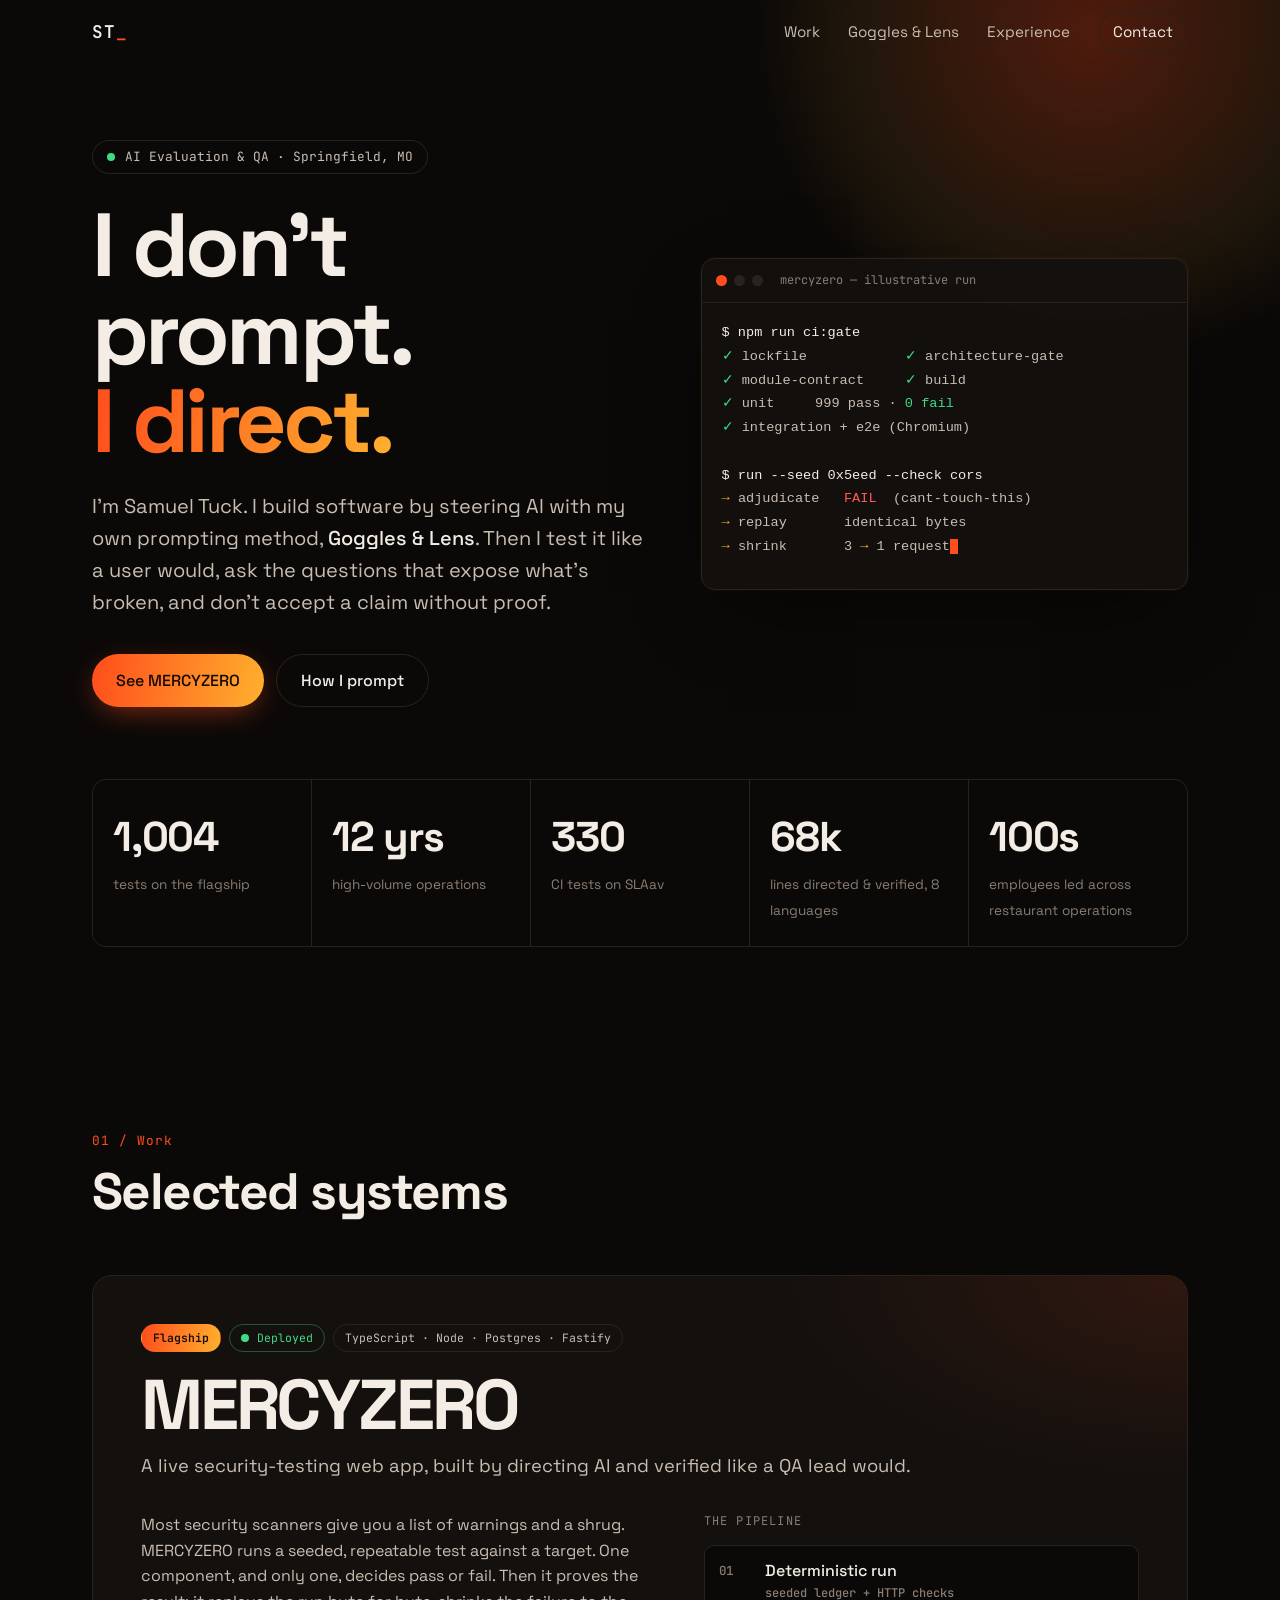
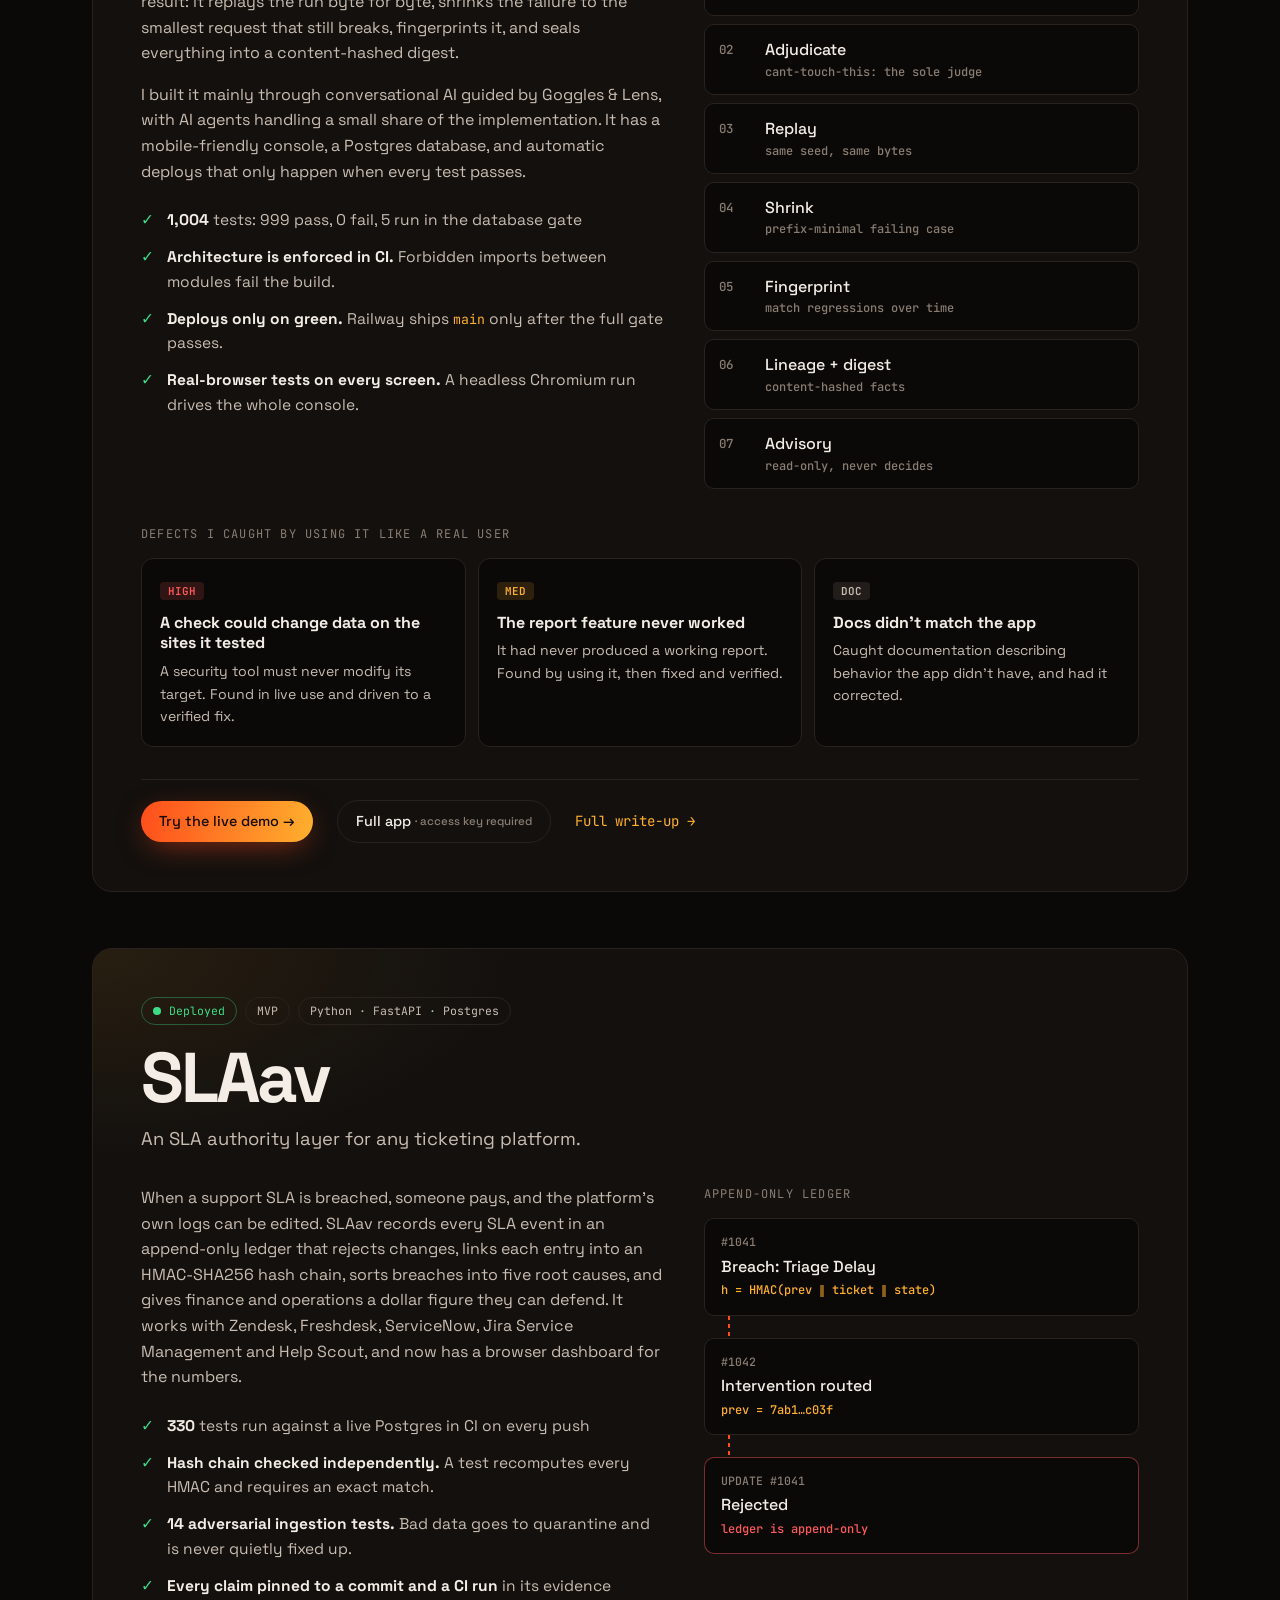
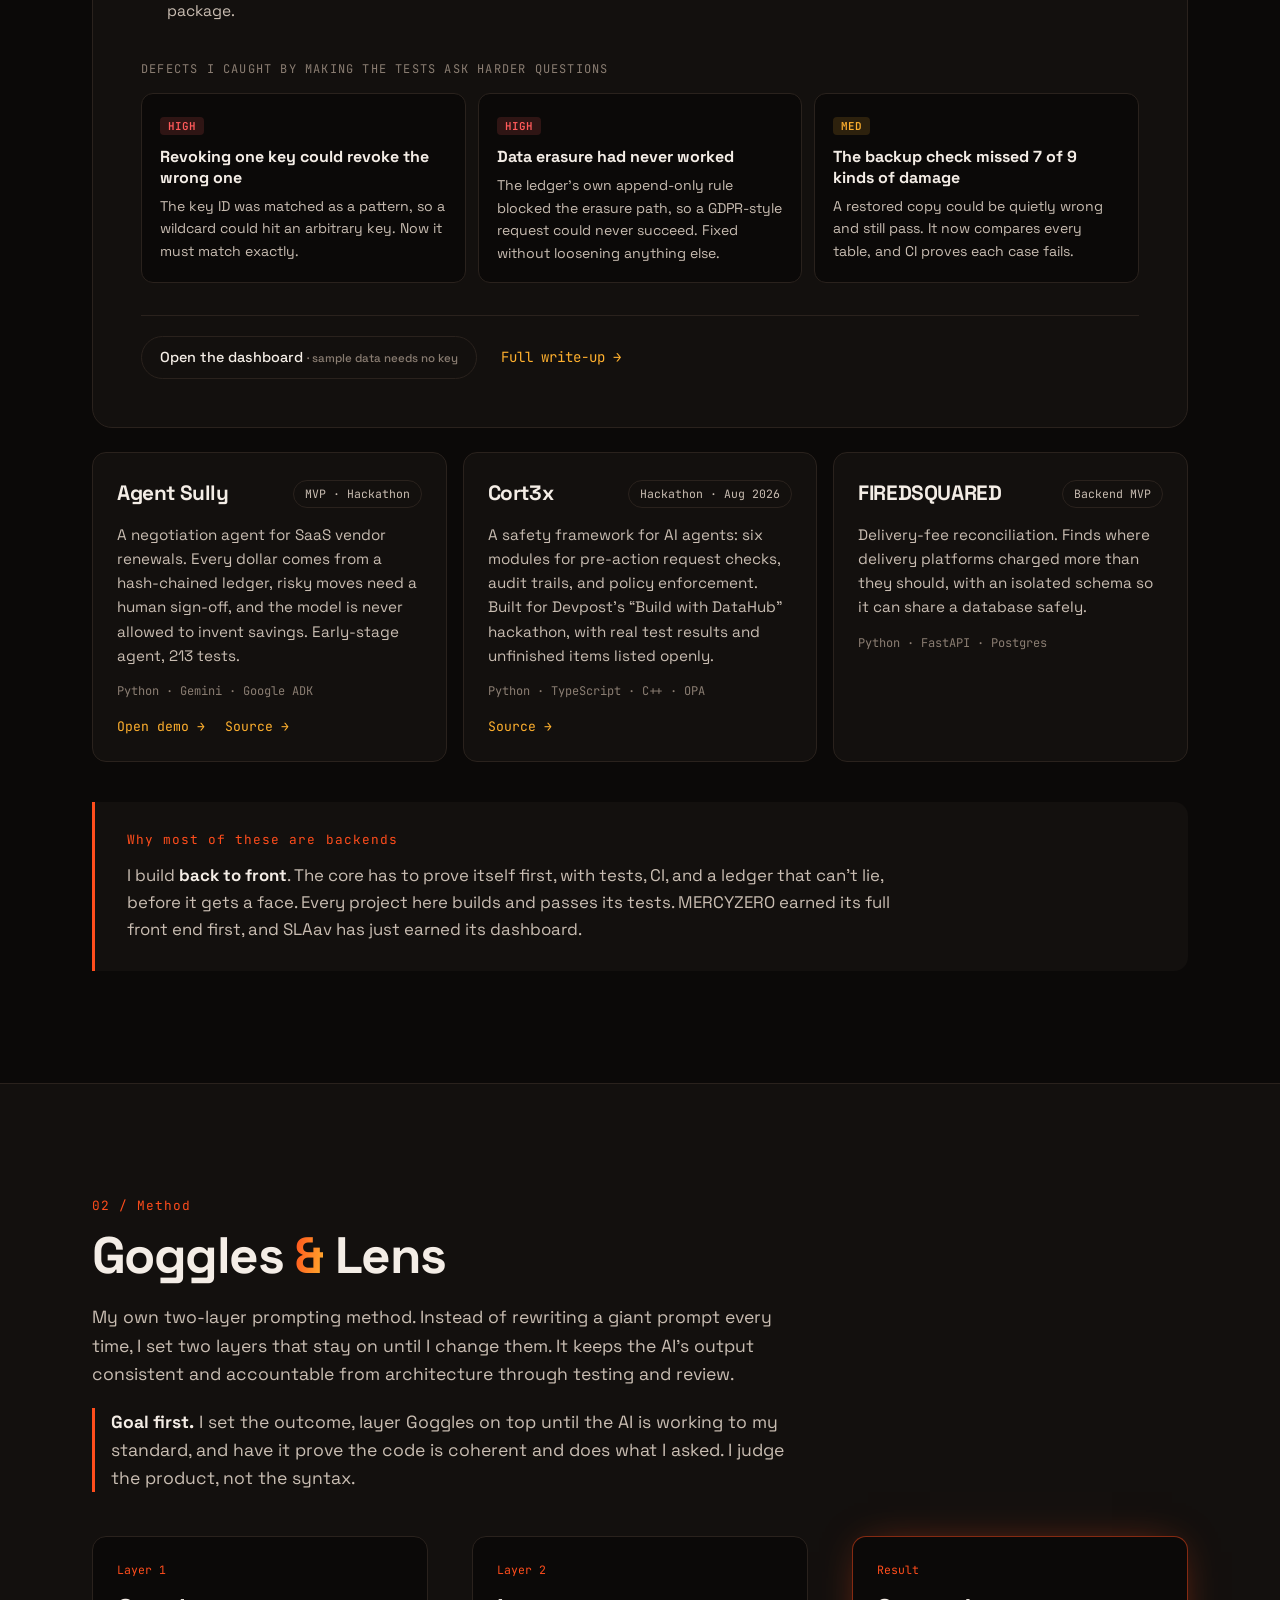
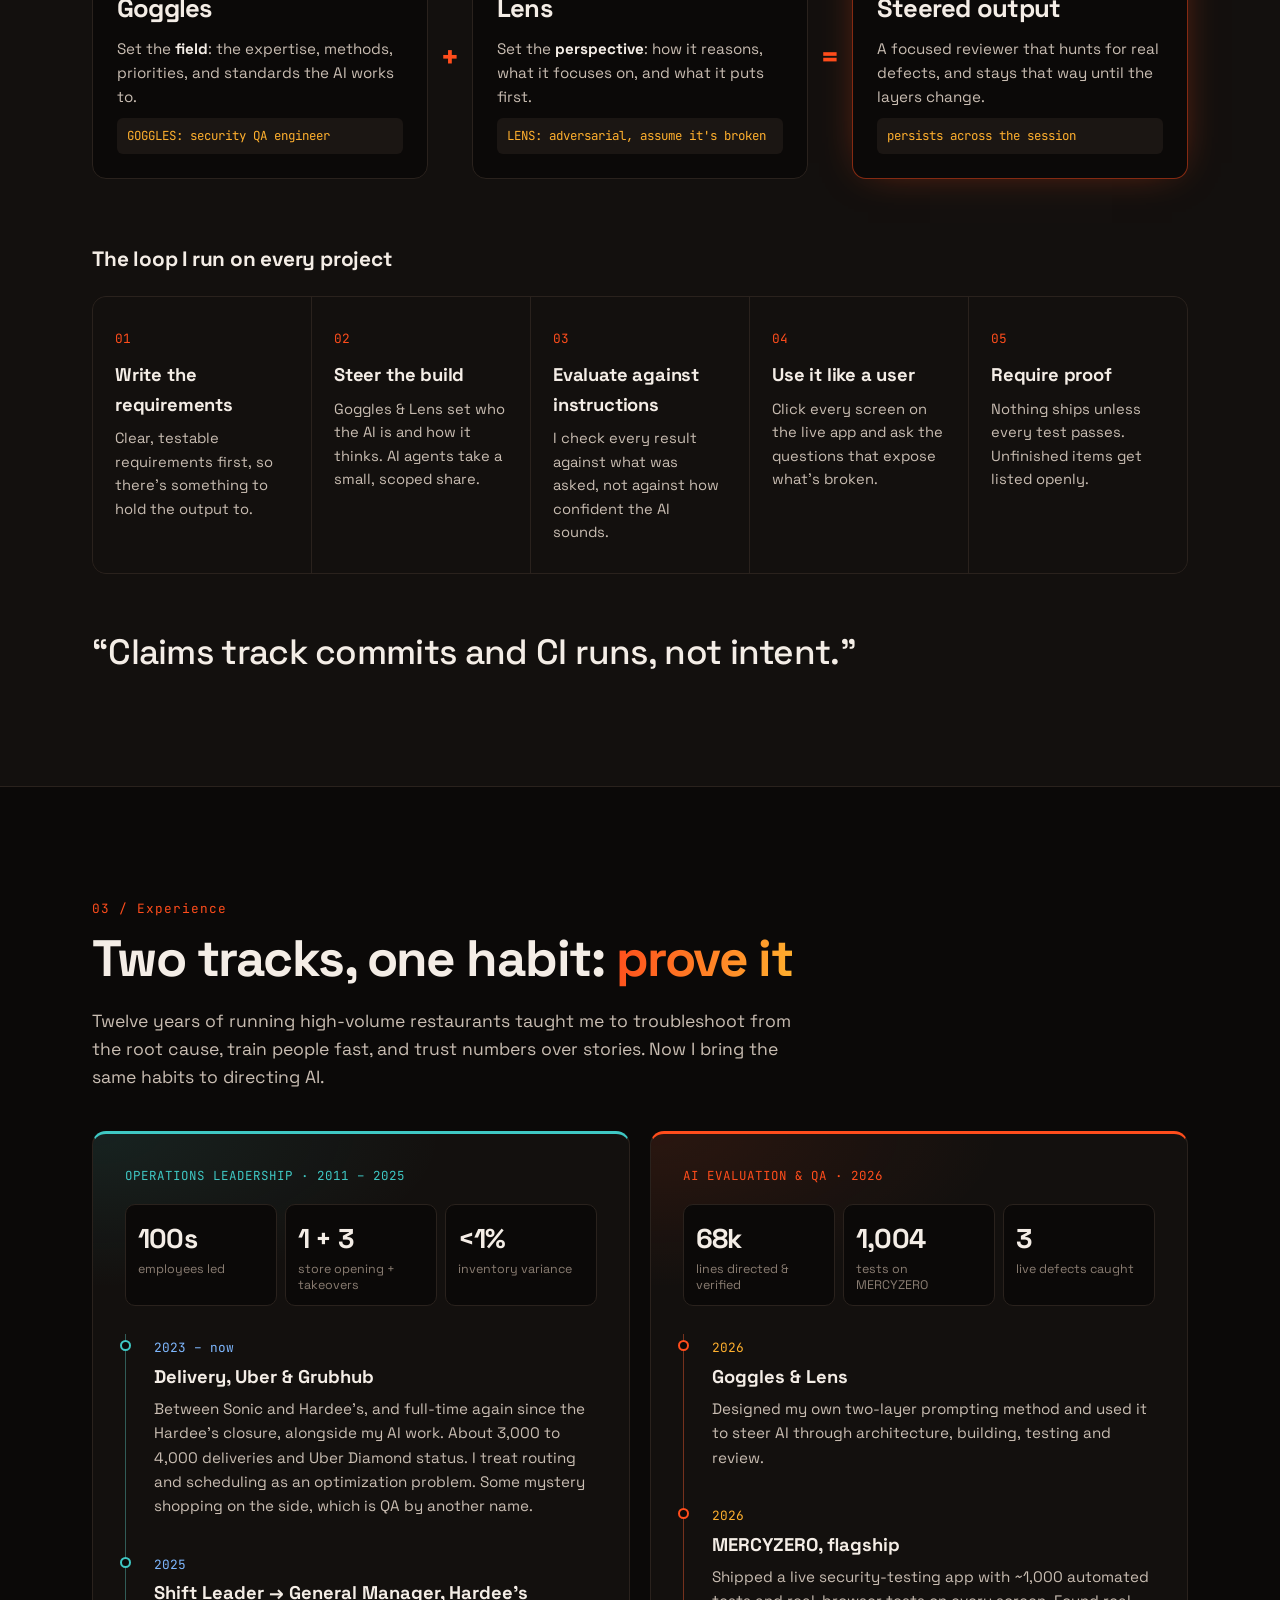
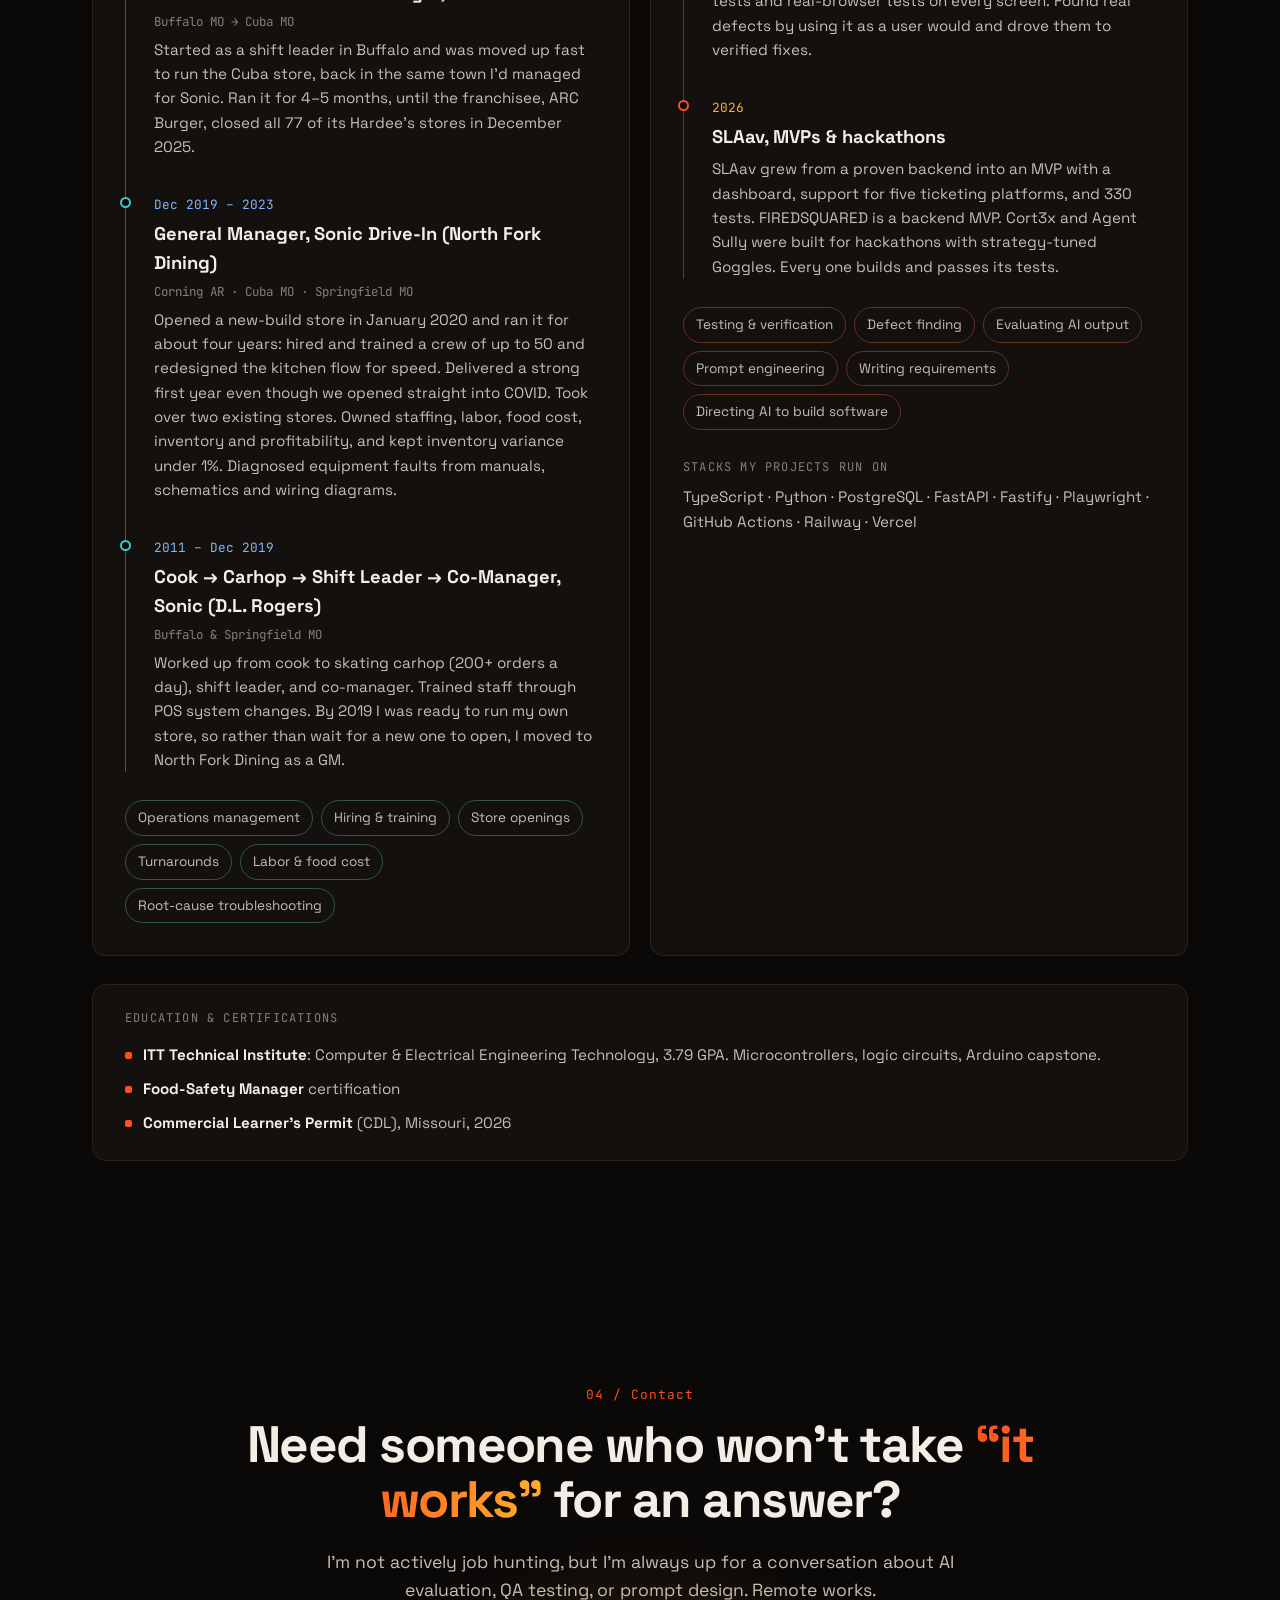
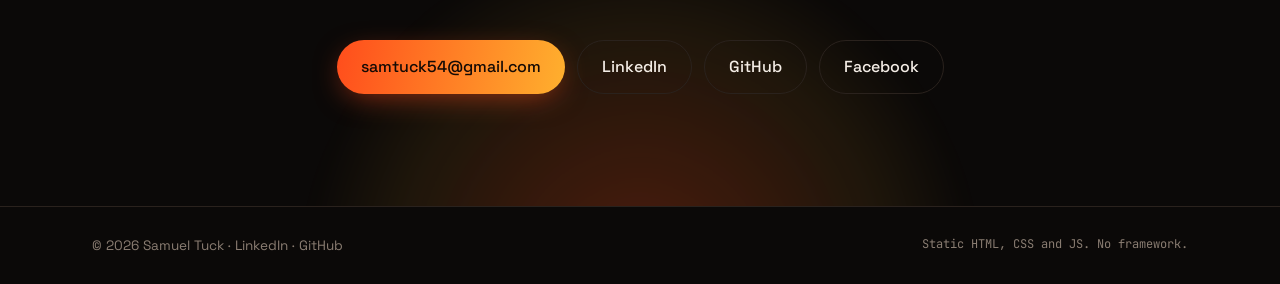
==== commit ca7c390c: "Update SLAav: any platform, dashboard, 330 tests, defects caught Replaces outdated claims (193 tests" ====
--- a/index.html
+++ b/index.html
@@ -70,7 +70,7 @@
       <div class="container"><div class="stats" id="stats">
         <div class="stat"><b data-count="1004">1,004</b><span>tests on the flagship</span></div>
                 <div class="stat"><b data-count="12" data-suffix=" yrs">12 yrs</b><span>high-volume operations</span></div>
-        <div class="stat"><b data-count="193">193</b><span>CI tests on SLAav</span></div>
+        <div class="stat"><b data-count="330">330</b><span>CI tests on SLAav</span></div>
         <div class="stat"><b data-count="68" data-suffix="k">68k</b><span>lines directed &amp; verified, 8 languages</span></div>
         <div class="stat"><b>100s</b><span>employees led across restaurant operations</span></div>
       </div></div>
@@ -147,11 +147,11 @@
         <article class="feature feature-alt" id="slaav">
           <div class="feature-head">
             <span class="tag tag-live"><span class="dot"></span> Deployed</span>
-            <span class="tag">Backend MVP</span>
+            <span class="tag">MVP</span>
             <span class="tag">Python · FastAPI · Postgres</span>
           </div>
           <h3 class="feature-title">SLAav</h3>
-          <p class="feature-sub">An SLA authority layer for Zendesk-style support teams.</p>
+          <p class="feature-sub">An SLA authority layer for any ticketing platform.</p>
 
           <div class="feature-grid">
             <div>
@@ -159,18 +159,15 @@
                 When a support SLA is breached, someone pays, and the platform's own logs can be edited.
                 SLAav records every SLA event in an append-only ledger that rejects changes, links each entry
                 into an HMAC-SHA256 hash chain, sorts breaches into five root causes, and gives finance and
-                operations a dollar figure they can defend. Today it's a proven backend: the finance and
-                operations views are API endpoints, and the screens come next.
+                operations a dollar figure they can defend. It works with Zendesk, Freshdesk, ServiceNow,
+                Jira Service Management and Help Scout, and now has a browser dashboard for the numbers.
               </p>
               <ul class="proof">
-                <li><b>193</b> tests run against a live Postgres in CI</li>
+                <li><b>330</b> tests run against a live Postgres in CI on every push</li>
                 <li><b>Hash chain checked independently.</b> A test recomputes every HMAC and requires an exact match.</li>
                 <li><b>14 adversarial ingestion tests.</b> Bad data goes to quarantine and is never quietly fixed up.</li>
                 <li><b>Every claim pinned to a commit and a CI run</b> in its evidence package.</li>
               </ul>
-              <div class="feature-foot">
-                <a class="link" href="slaav.html">Full write-up →</a>
-              </div>
             </div>
 
             <figure class="chain" aria-label="Hash chain illustration">
@@ -181,6 +178,20 @@
               <div class="link-line" aria-hidden="true"></div>
               <div class="block block-reject"><small>UPDATE #1041</small>Rejected<code>ledger is append-only</code></div>
             </figure>
+          </div>
+
+          <div class="bugs">
+            <p class="bugs-title">Defects I caught by making the tests ask harder questions</p>
+            <div class="bug-grid">
+              <div class="bug"><span class="sev sev-high">HIGH</span><h4>Revoking one key could revoke the wrong one</h4><p>The key ID was matched as a pattern, so a wildcard could hit an arbitrary key. Now it must match exactly.</p></div>
+              <div class="bug"><span class="sev sev-high">HIGH</span><h4>Data erasure had never worked</h4><p>The ledger's own append-only rule blocked the erasure path, so a GDPR-style request could never succeed. Fixed without loosening anything else.</p></div>
+              <div class="bug"><span class="sev">MED</span><h4>The backup check missed 7 of 9 kinds of damage</h4><p>A restored copy could be quietly wrong and still pass. It now compares every table, and CI proves each case fails.</p></div>
+            </div>
+          </div>
+
+          <div class="feature-foot">
+            <a class="btn btn-ghost btn-sm" href="https://slaav-production-17a9.up.railway.app/dashboard" target="_blank" rel="noopener">Open the dashboard <span class="key-note">· sample data needs no key</span></a>
+            <a class="link" href="slaav.html">Full write-up →</a>
           </div>
         </article>
 
@@ -215,7 +226,7 @@
           <p class="kicker">Why most of these are backends</p>
           <p>I build <b>back to front</b>. The core has to prove itself first, with tests, CI, and a ledger
           that can't lie, before it gets a face. Every project here builds and passes its tests.
-          MERCYZERO is the one that has earned its front end so far, so that's where my focus is.</p>
+          MERCYZERO earned its full front end first, and SLAav has just earned its dashboard.</p>
         </div>
       </div>
     </section>
@@ -362,8 +373,8 @@
               </li>
               <li>
                 <time>2026</time>
-                <h3>Backend MVPs &amp; hackathons</h3>
-                <p>SLAav and FIREDSQUARED as proven backends. Cort3x and Agent Sully for hackathons, with strategy-tuned Goggles. Every one builds and passes its tests.</p>
+                <h3>SLAav, MVPs &amp; hackathons</h3>
+                <p>SLAav grew from a proven backend into an MVP with a dashboard, support for five ticketing platforms, and 330 tests. FIREDSQUARED is a backend MVP. Cort3x and Agent Sully were built for hackathons with strategy-tuned Goggles. Every one builds and passes its tests.</p>
               </li>
             </ol>
             <div class="skills">
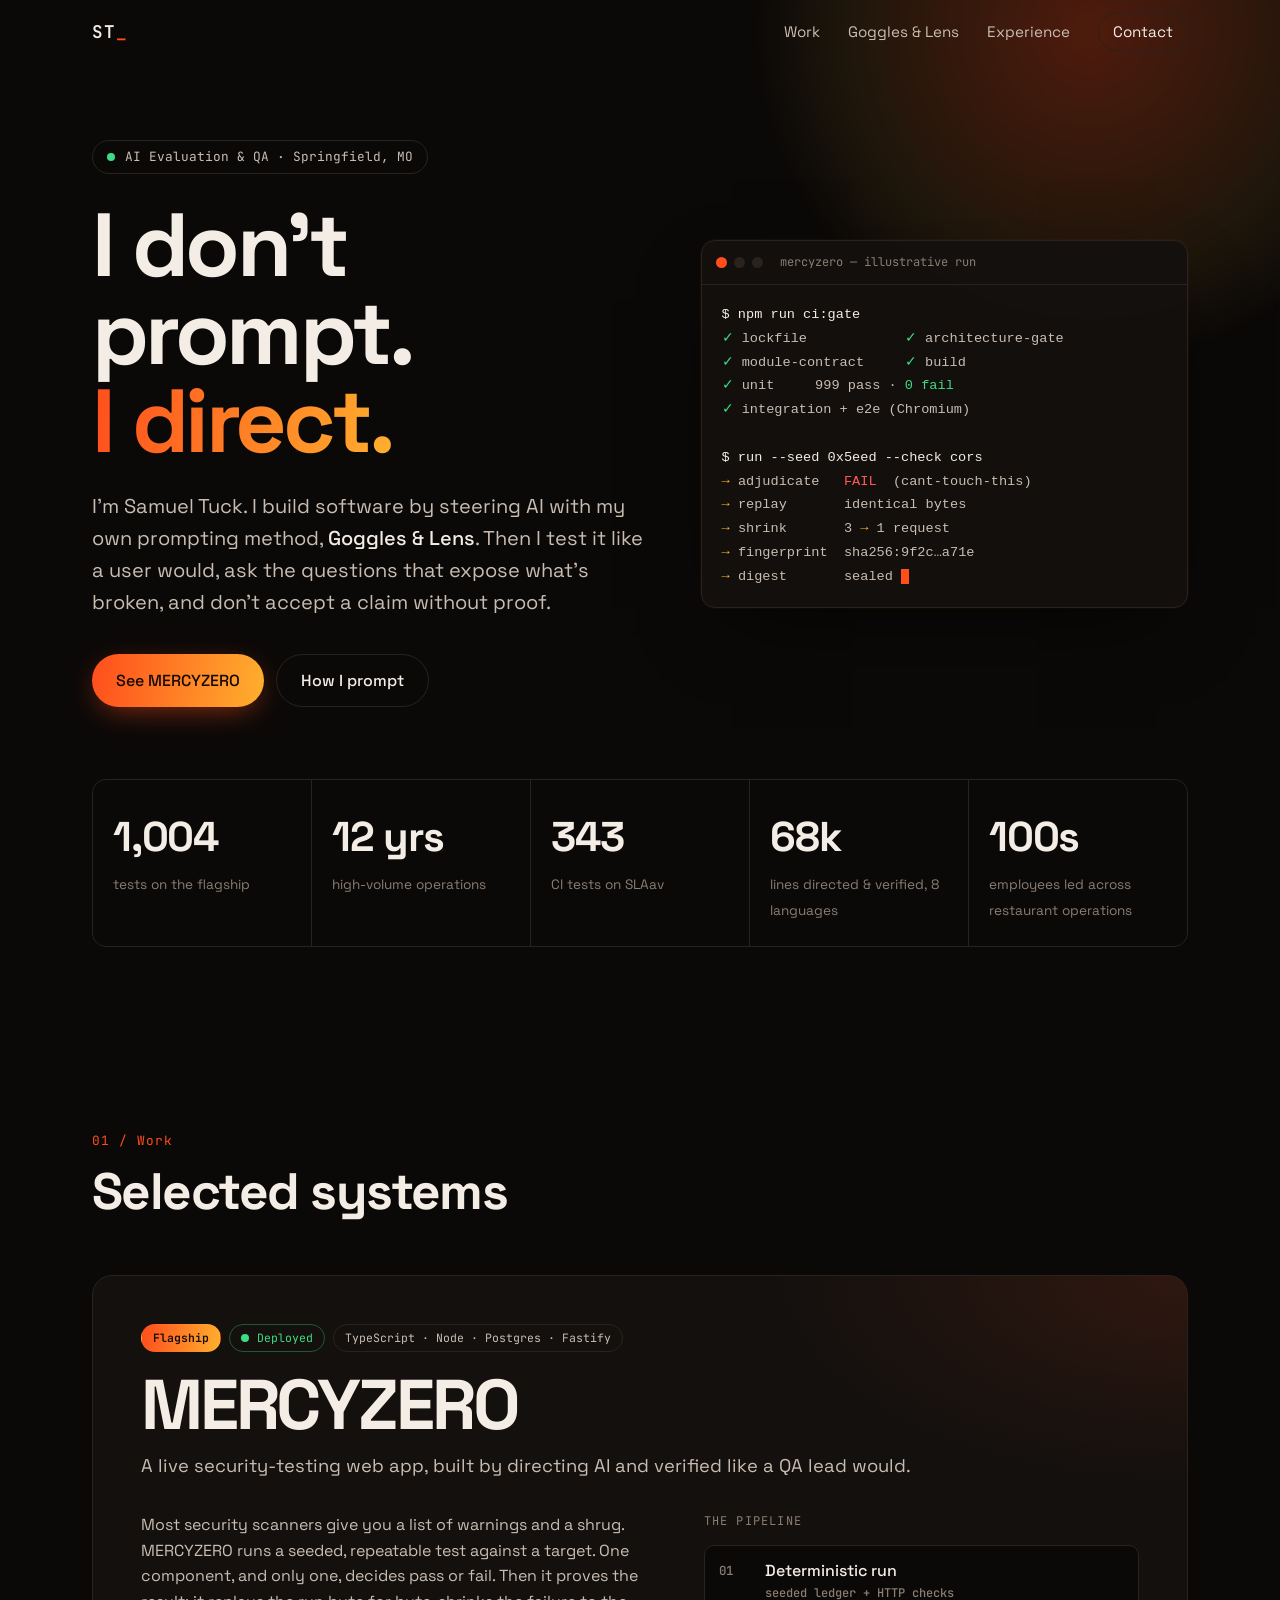
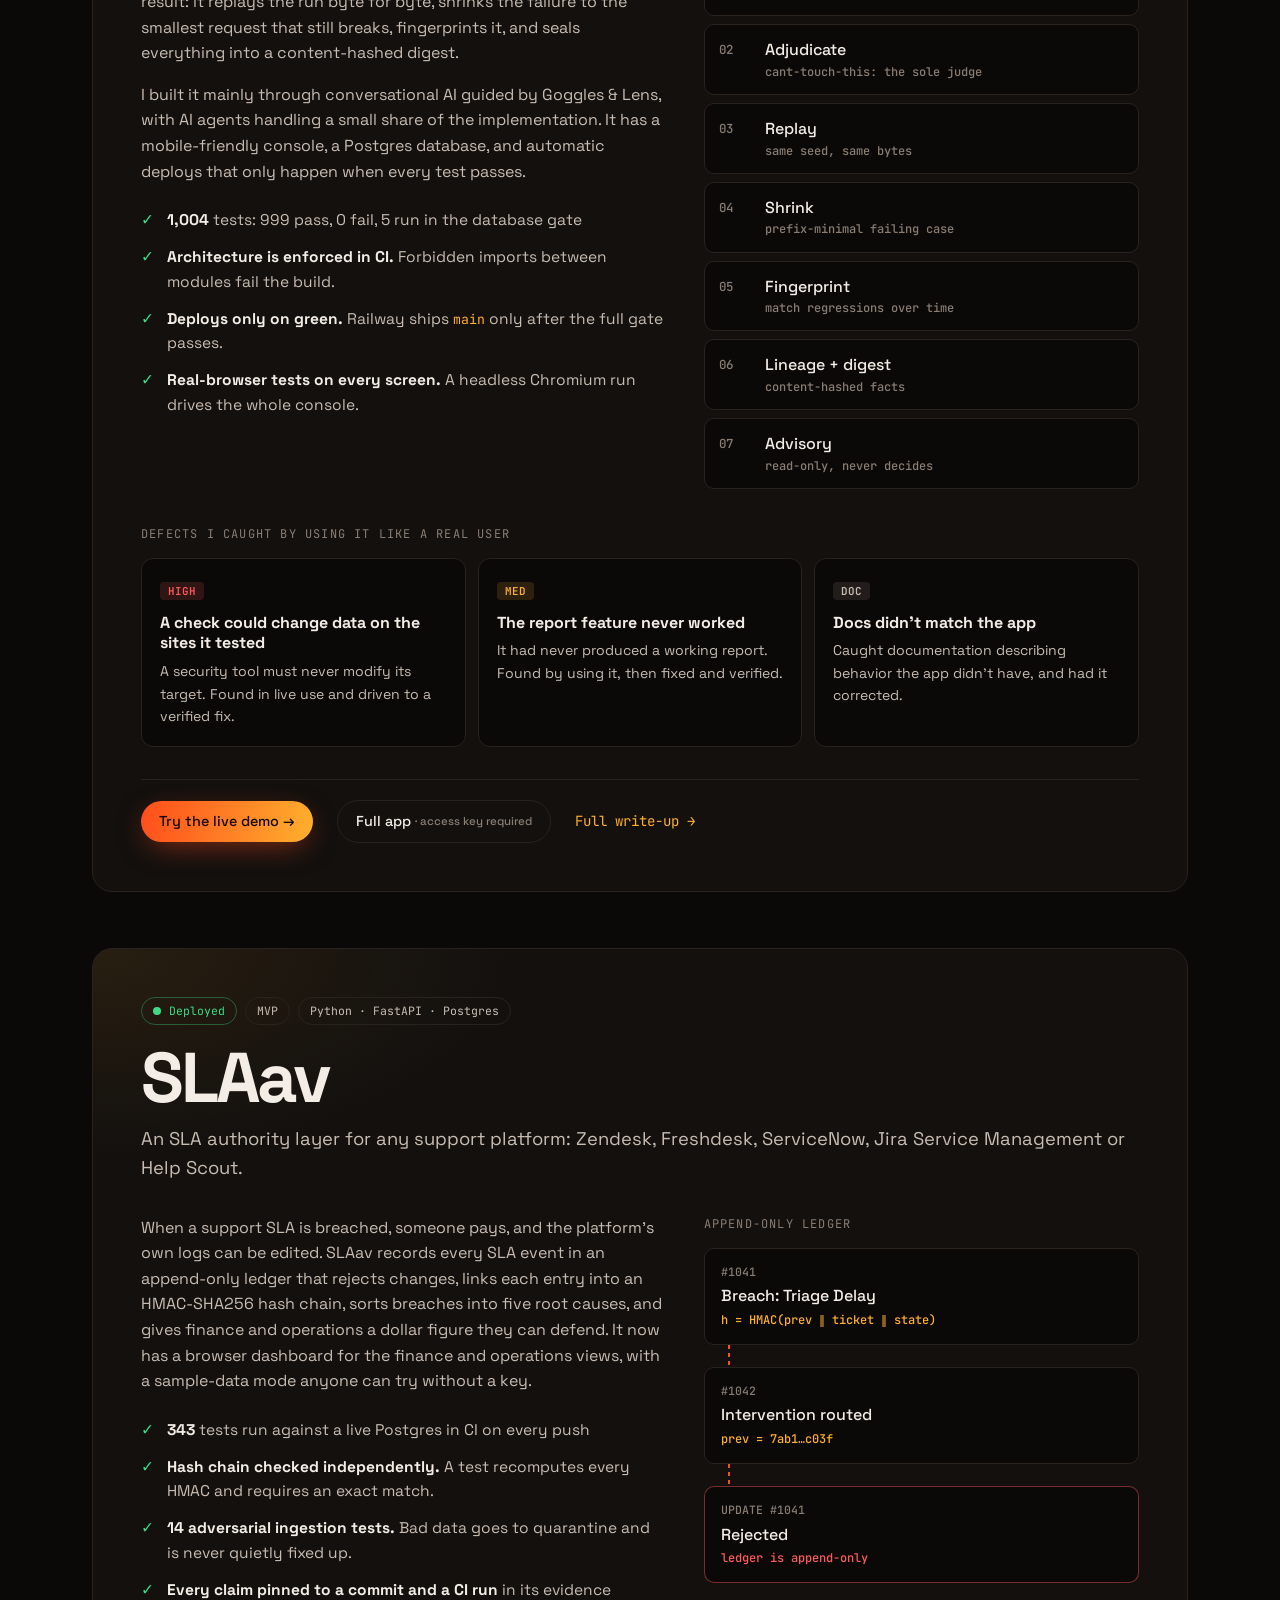
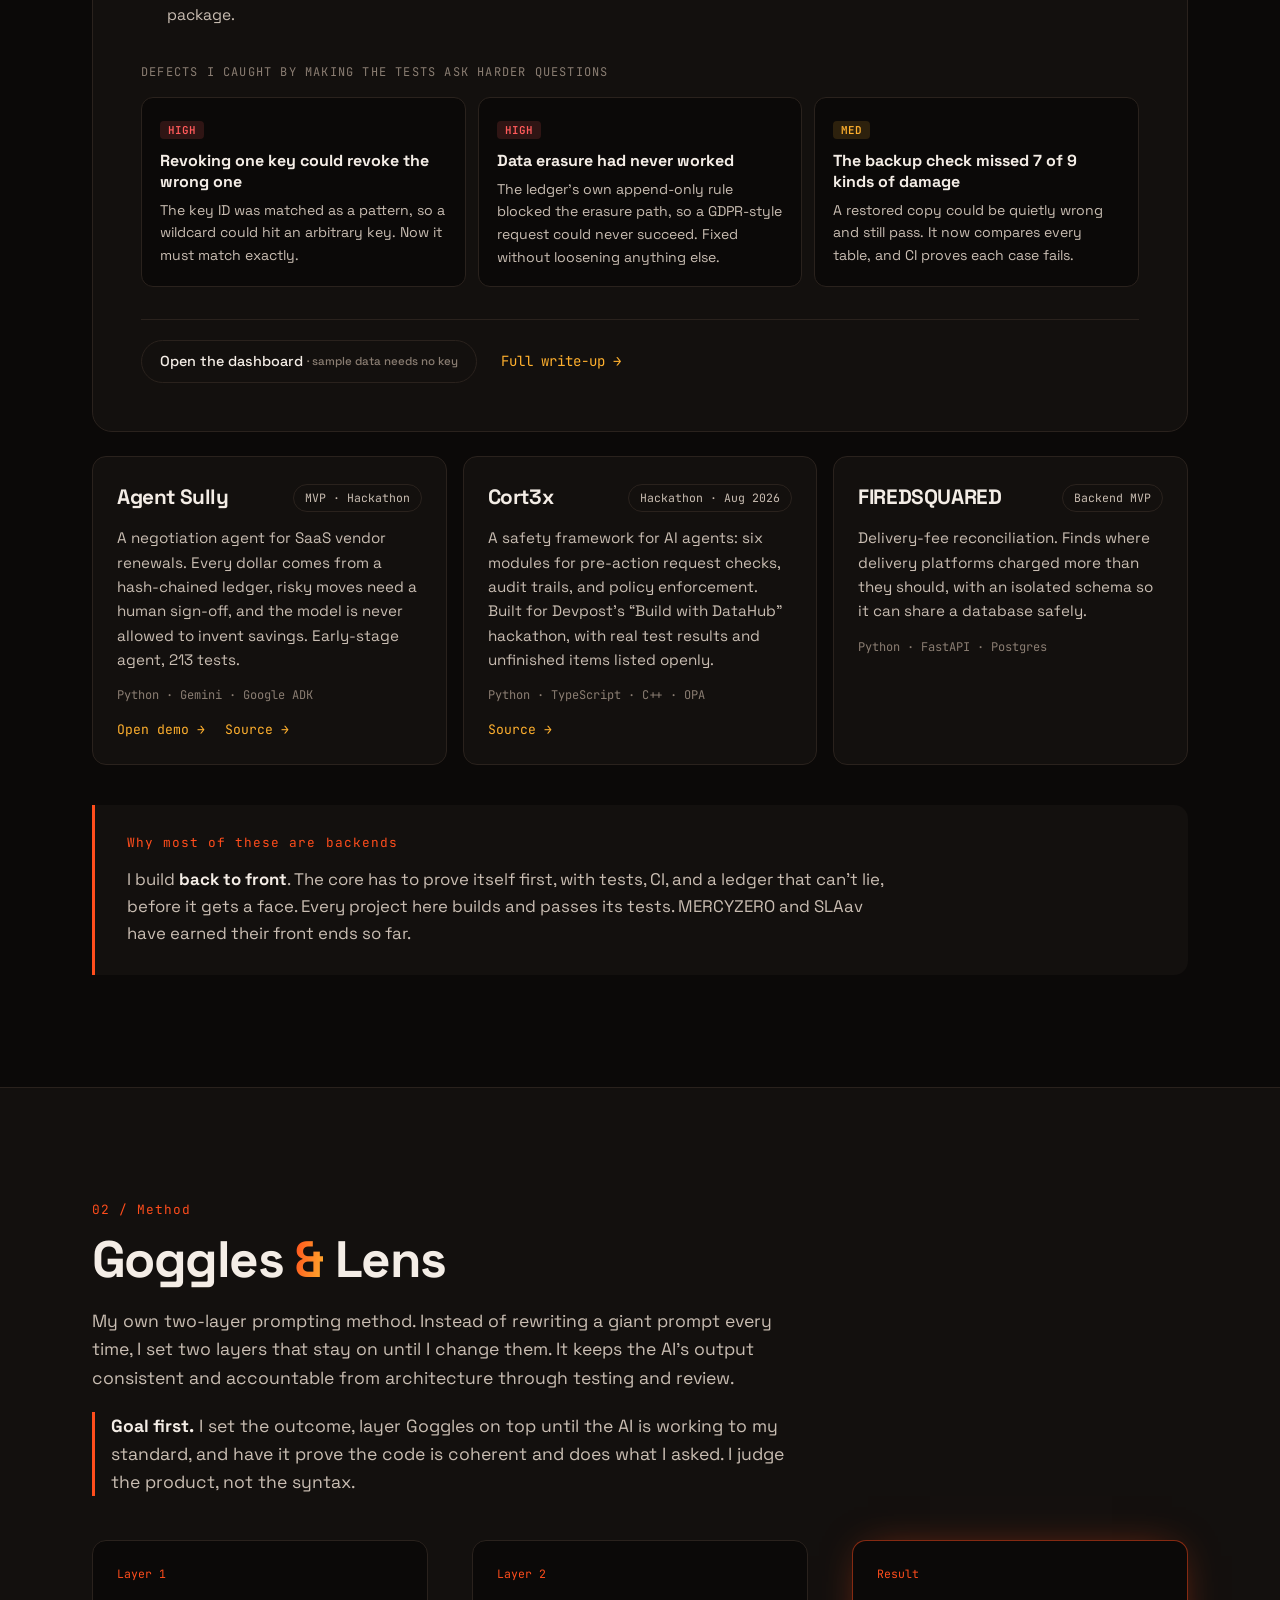
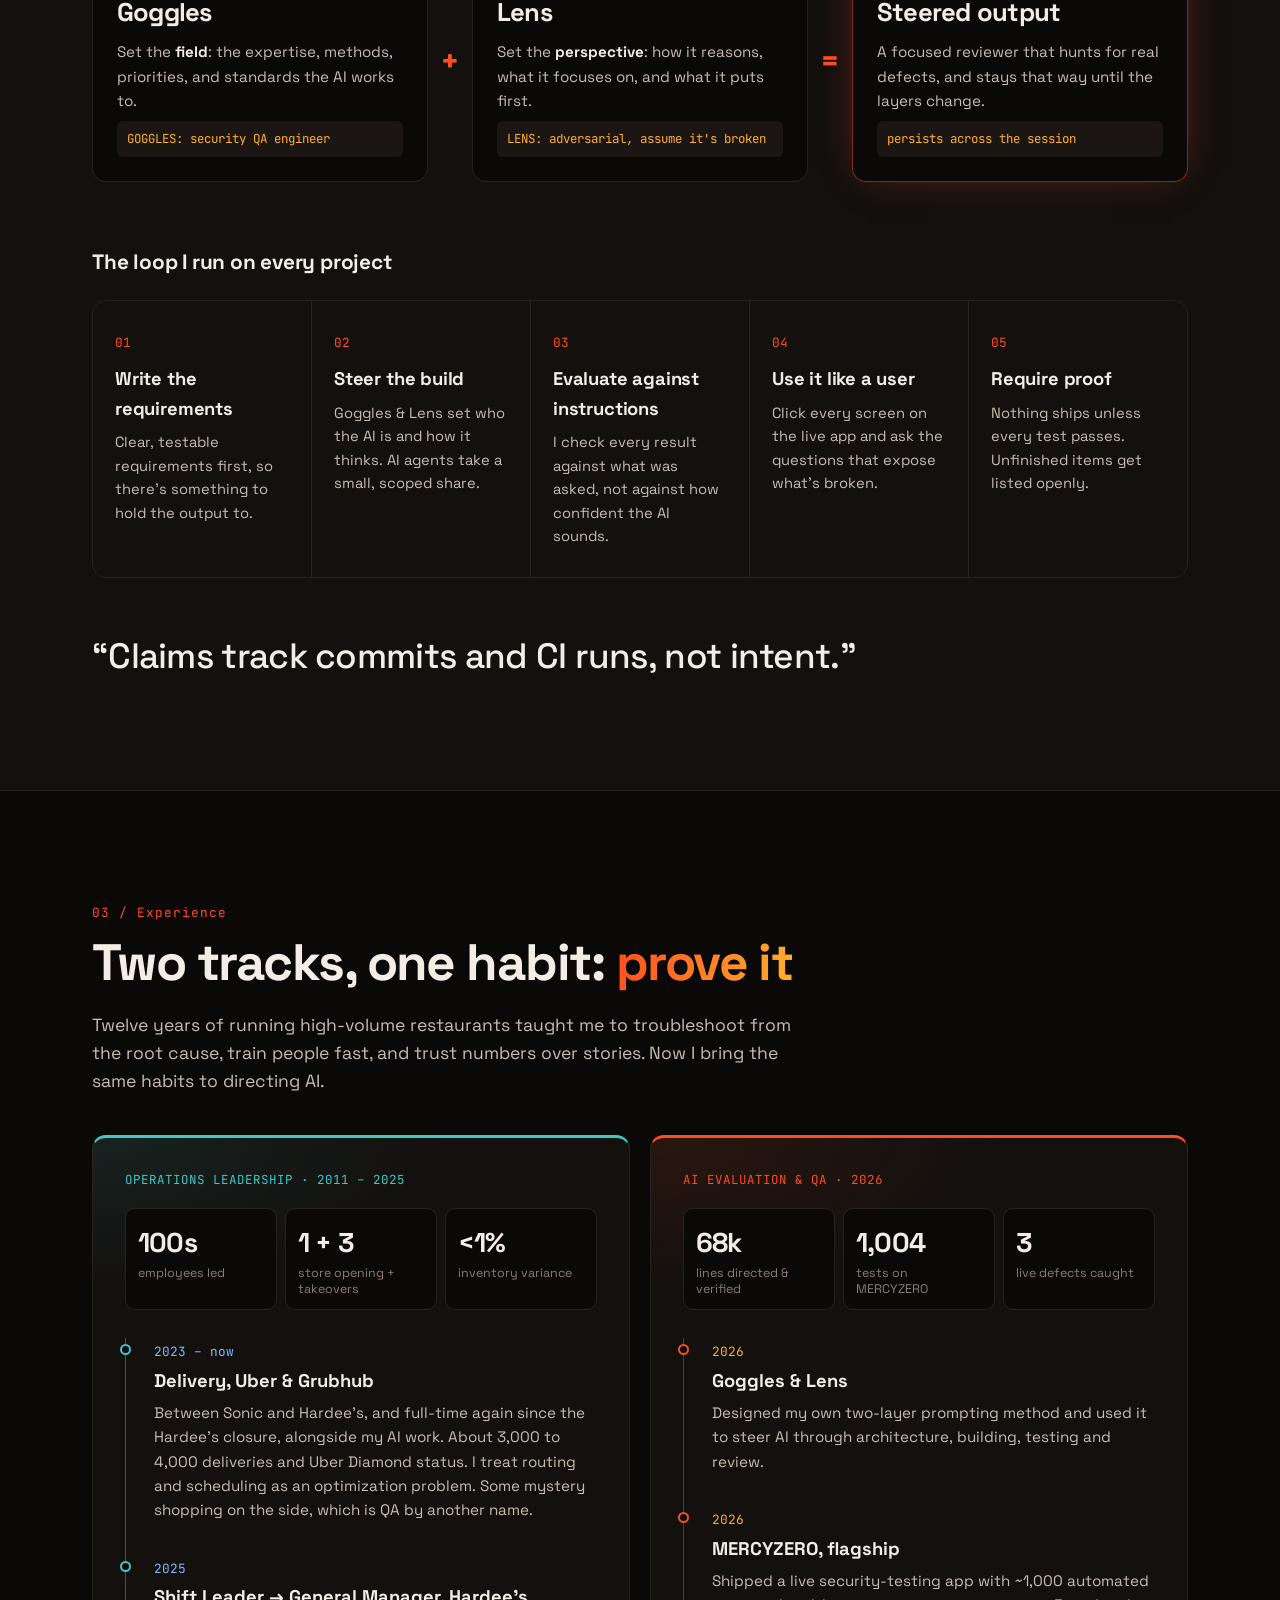
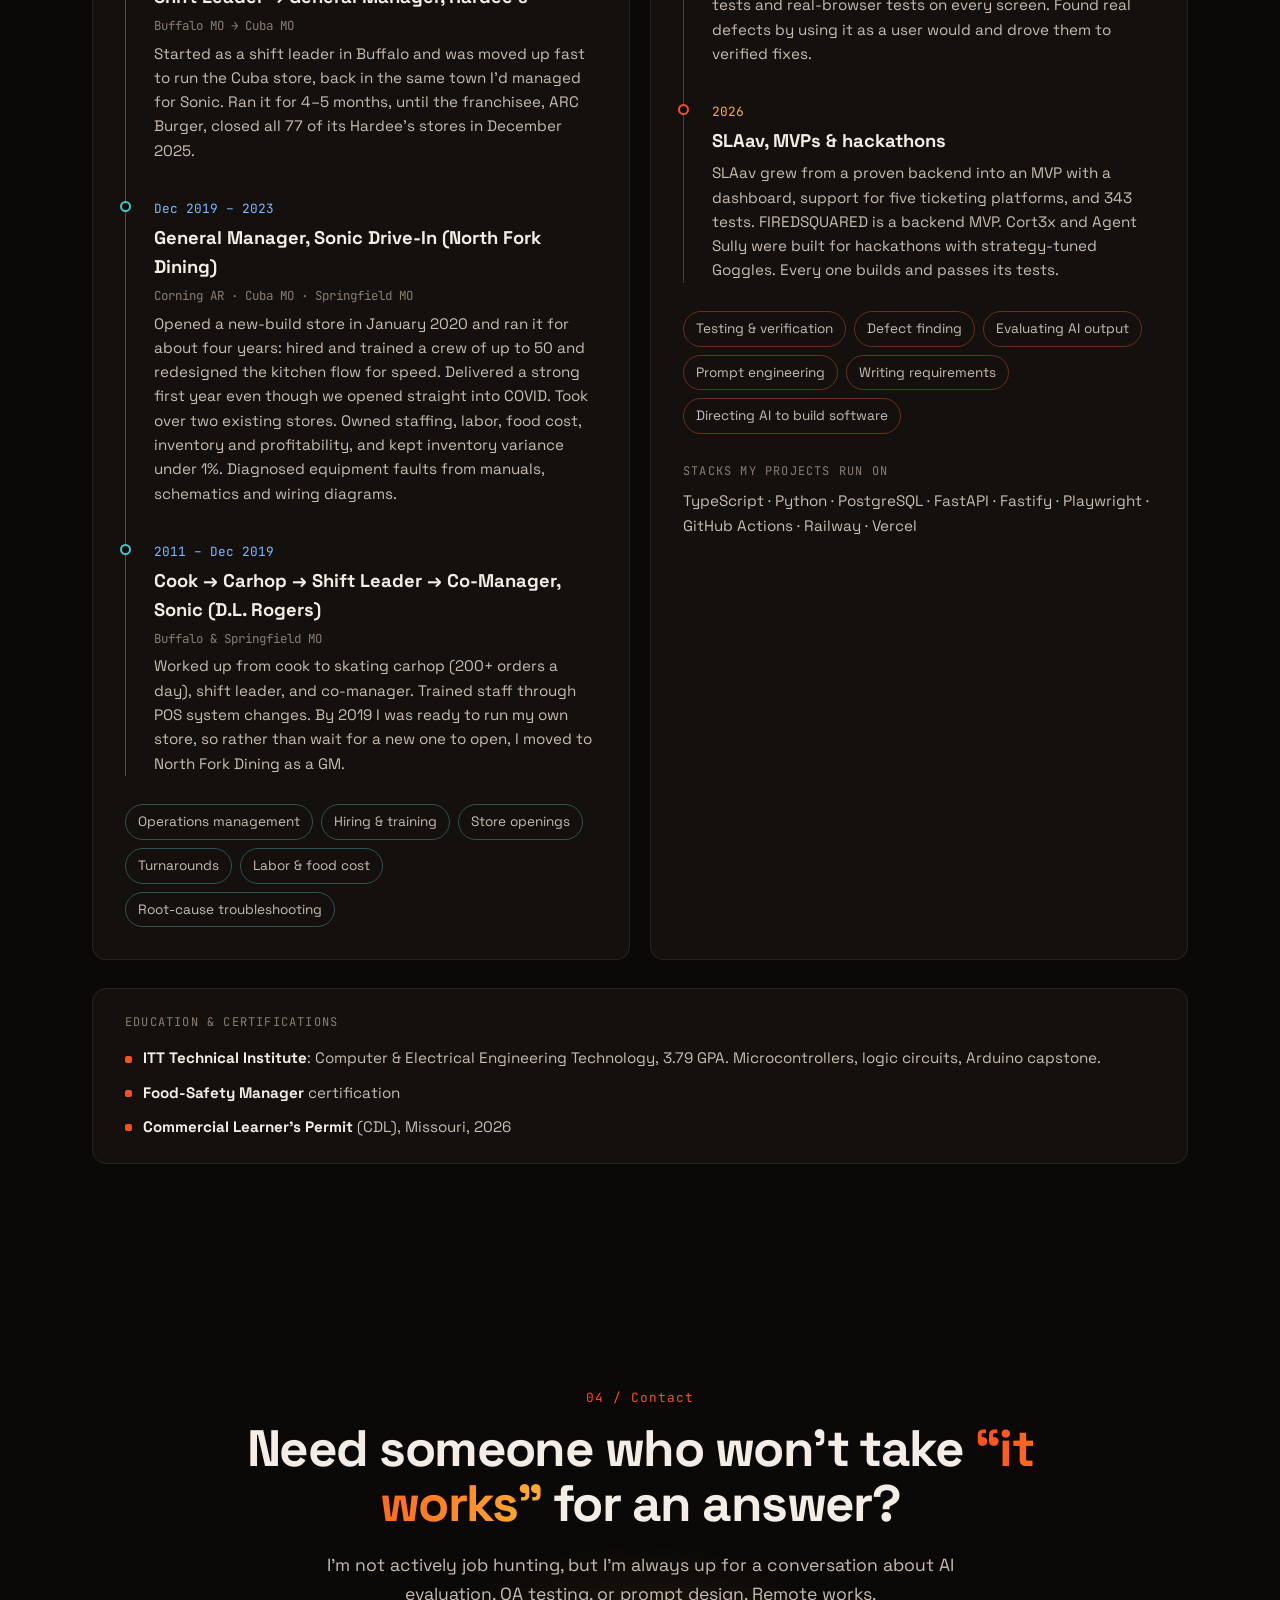
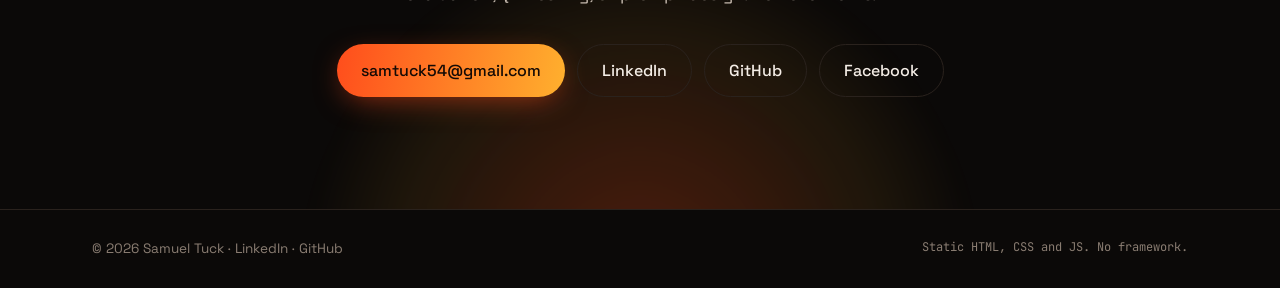
==== commit d1f9dc32: "Apply SLAav handoff: 343 tests, any support platform, dashboard Uses the pre-merge values from the h" ====
--- a/index.html
+++ b/index.html
@@ -70,7 +70,7 @@
       <div class="container"><div class="stats" id="stats">
         <div class="stat"><b data-count="1004">1,004</b><span>tests on the flagship</span></div>
                 <div class="stat"><b data-count="12" data-suffix=" yrs">12 yrs</b><span>high-volume operations</span></div>
-        <div class="stat"><b data-count="330">330</b><span>CI tests on SLAav</span></div>
+        <div class="stat"><b data-count="343">343</b><span>CI tests on SLAav</span></div>
         <div class="stat"><b data-count="68" data-suffix="k">68k</b><span>lines directed &amp; verified, 8 languages</span></div>
         <div class="stat"><b>100s</b><span>employees led across restaurant operations</span></div>
       </div></div>
@@ -151,7 +151,7 @@
             <span class="tag">Python · FastAPI · Postgres</span>
           </div>
           <h3 class="feature-title">SLAav</h3>
-          <p class="feature-sub">An SLA authority layer for any ticketing platform.</p>
+          <p class="feature-sub">An SLA authority layer for any support platform: Zendesk, Freshdesk, ServiceNow, Jira Service Management or Help Scout.</p>
 
           <div class="feature-grid">
             <div>
@@ -159,11 +159,11 @@
                 When a support SLA is breached, someone pays, and the platform's own logs can be edited.
                 SLAav records every SLA event in an append-only ledger that rejects changes, links each entry
                 into an HMAC-SHA256 hash chain, sorts breaches into five root causes, and gives finance and
-                operations a dollar figure they can defend. It works with Zendesk, Freshdesk, ServiceNow,
-                Jira Service Management and Help Scout, and now has a browser dashboard for the numbers.
+                operations a dollar figure they can defend. It now has a browser dashboard for the finance and
+                operations views, with a sample-data mode anyone can try without a key.
               </p>
               <ul class="proof">
-                <li><b>330</b> tests run against a live Postgres in CI on every push</li>
+                <li><b>343</b> tests run against a live Postgres in CI on every push</li>
                 <li><b>Hash chain checked independently.</b> A test recomputes every HMAC and requires an exact match.</li>
                 <li><b>14 adversarial ingestion tests.</b> Bad data goes to quarantine and is never quietly fixed up.</li>
                 <li><b>Every claim pinned to a commit and a CI run</b> in its evidence package.</li>
@@ -226,7 +226,7 @@
           <p class="kicker">Why most of these are backends</p>
           <p>I build <b>back to front</b>. The core has to prove itself first, with tests, CI, and a ledger
           that can't lie, before it gets a face. Every project here builds and passes its tests.
-          MERCYZERO earned its full front end first, and SLAav has just earned its dashboard.</p>
+          MERCYZERO and SLAav have earned their front ends so far.</p>
         </div>
       </div>
     </section>
@@ -374,7 +374,7 @@
               <li>
                 <time>2026</time>
                 <h3>SLAav, MVPs &amp; hackathons</h3>
-                <p>SLAav grew from a proven backend into an MVP with a dashboard, support for five ticketing platforms, and 330 tests. FIREDSQUARED is a backend MVP. Cort3x and Agent Sully were built for hackathons with strategy-tuned Goggles. Every one builds and passes its tests.</p>
+                <p>SLAav grew from a proven backend into an MVP with a dashboard, support for five ticketing platforms, and 343 tests. FIREDSQUARED is a backend MVP. Cort3x and Agent Sully were built for hackathons with strategy-tuned Goggles. Every one builds and passes its tests.</p>
               </li>
             </ol>
             <div class="skills">
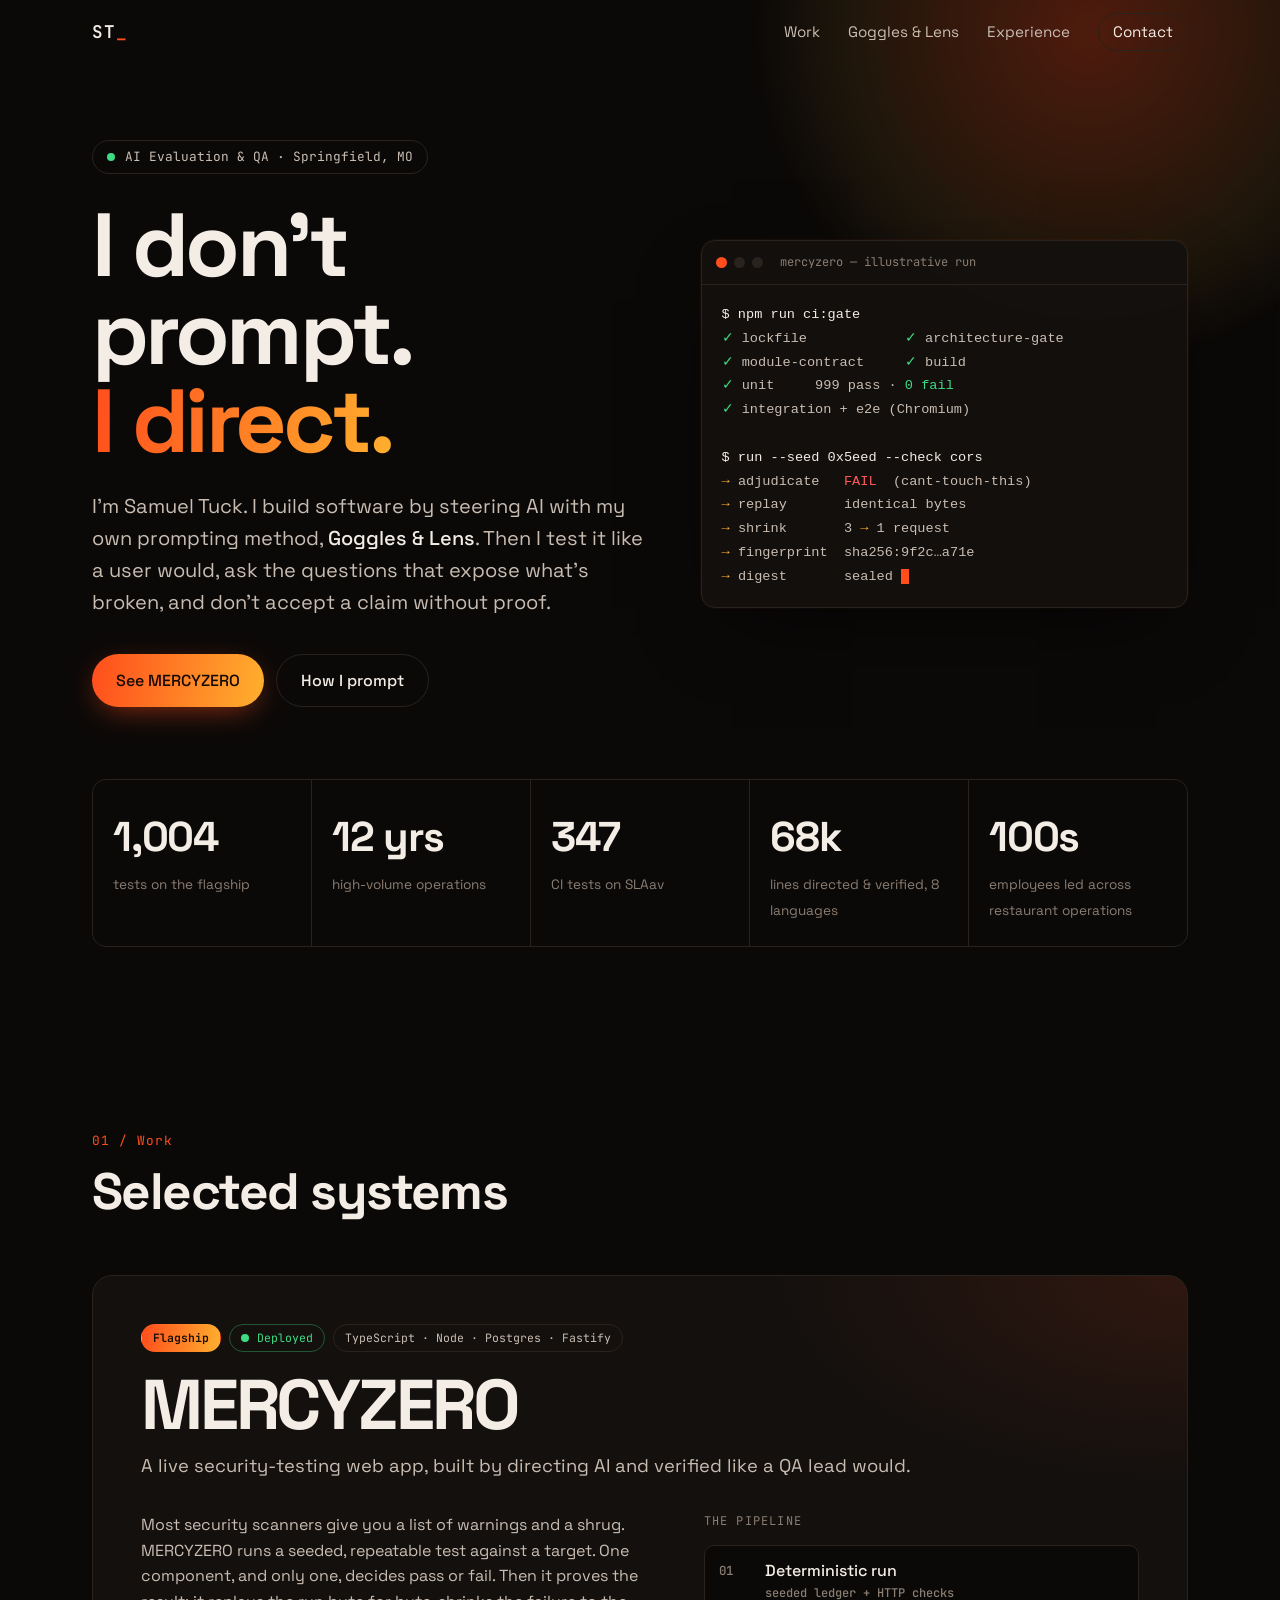
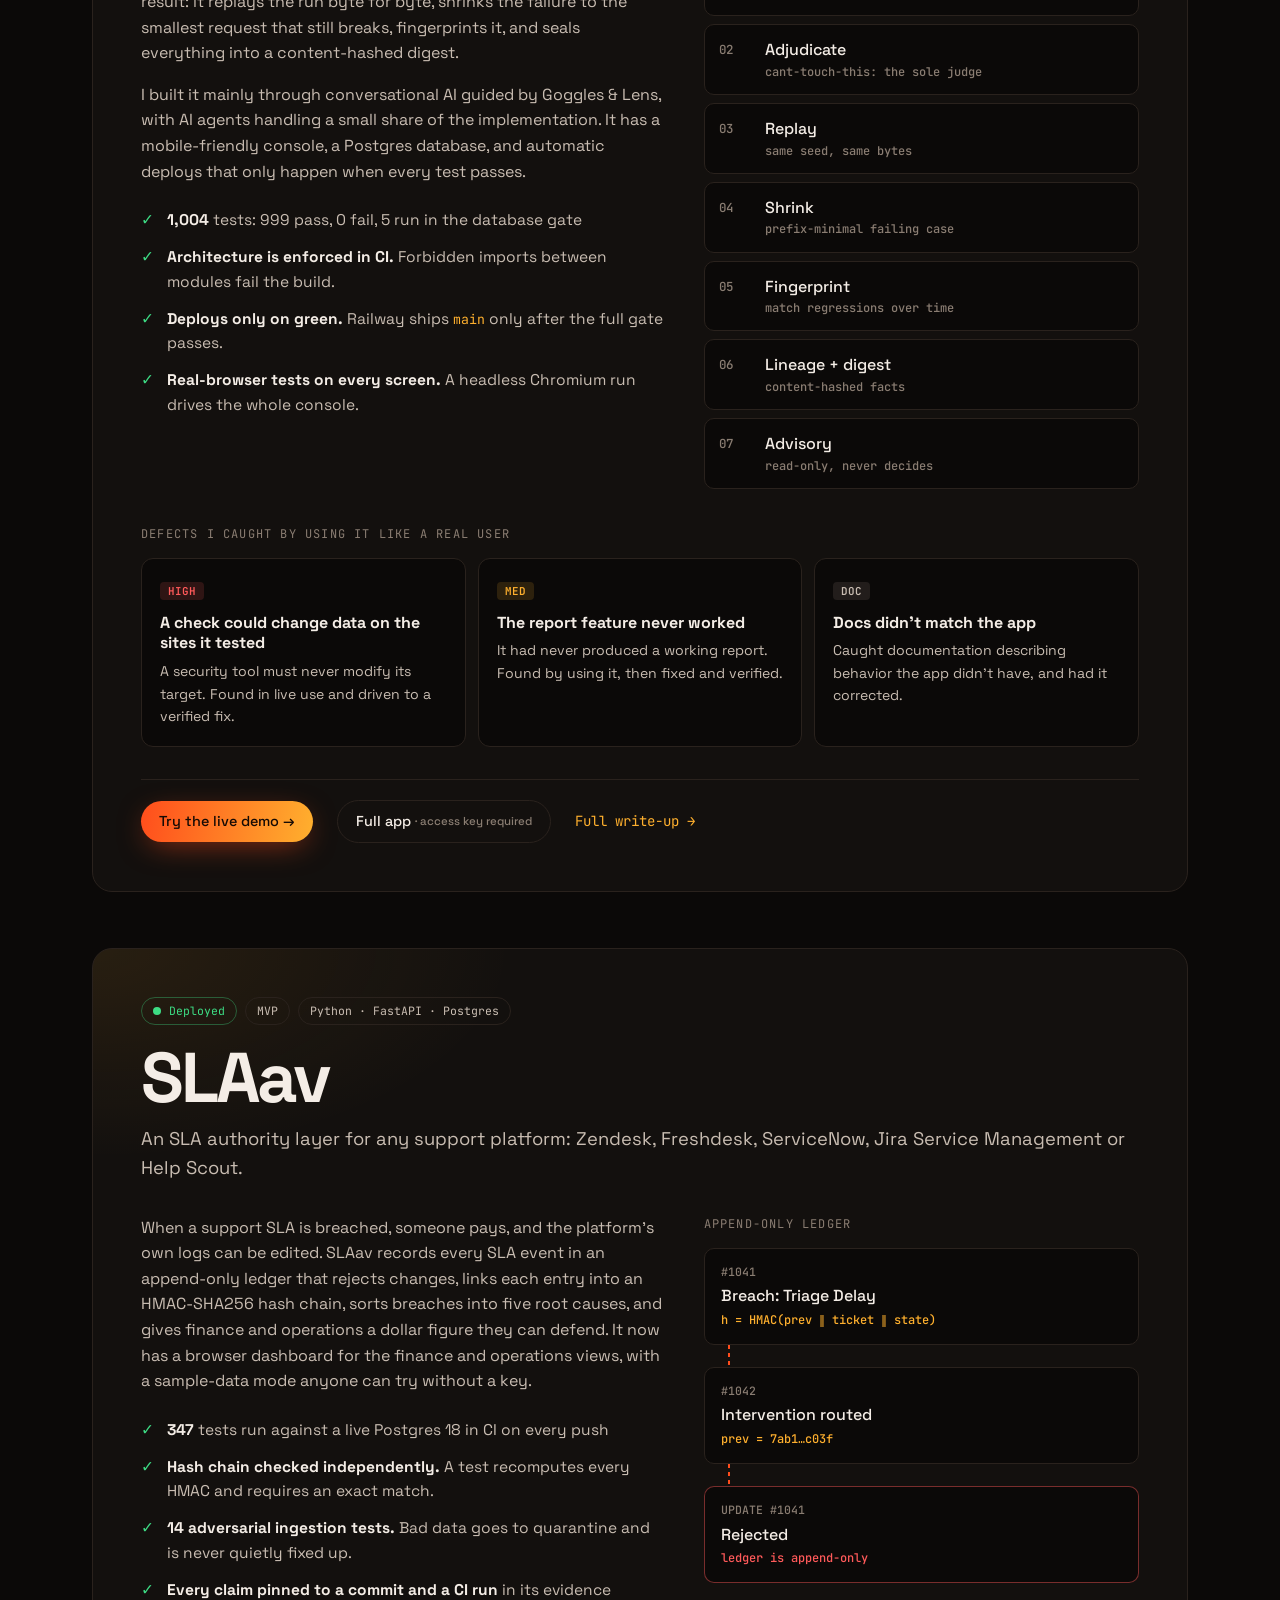
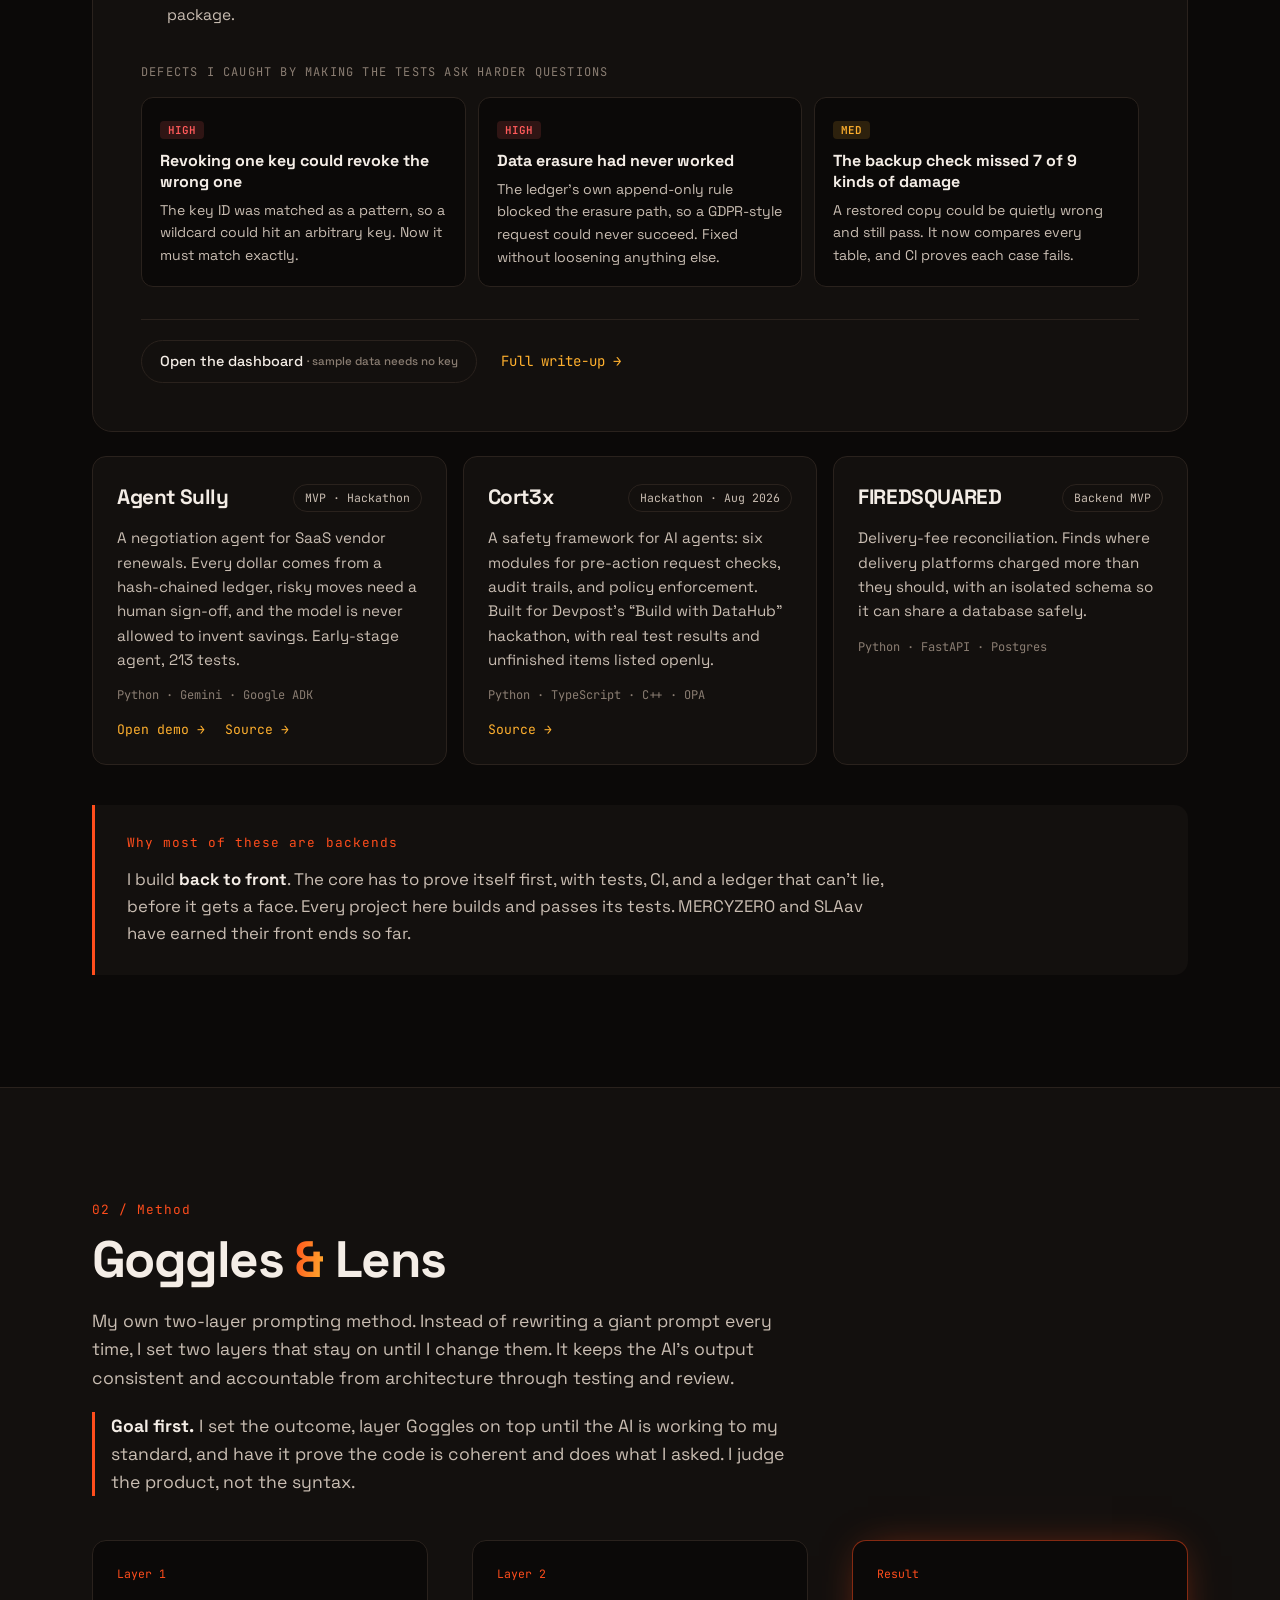
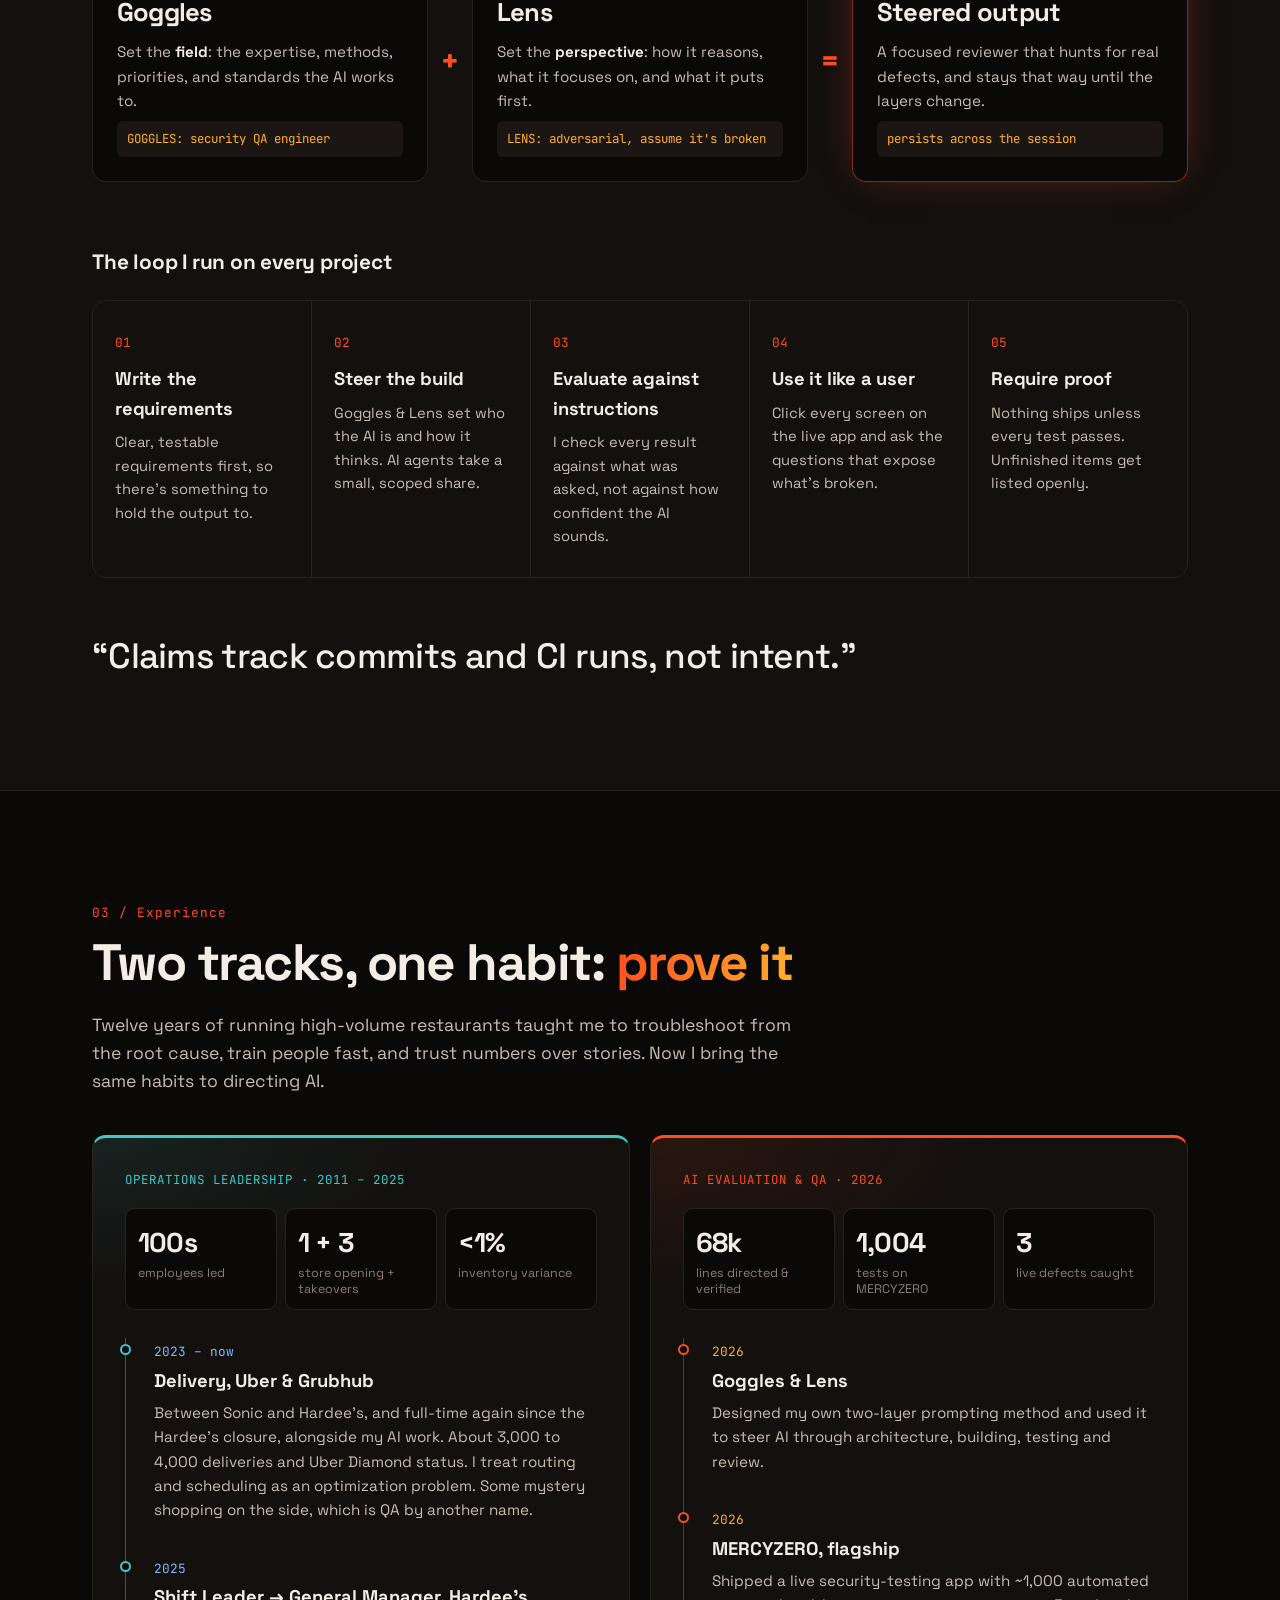
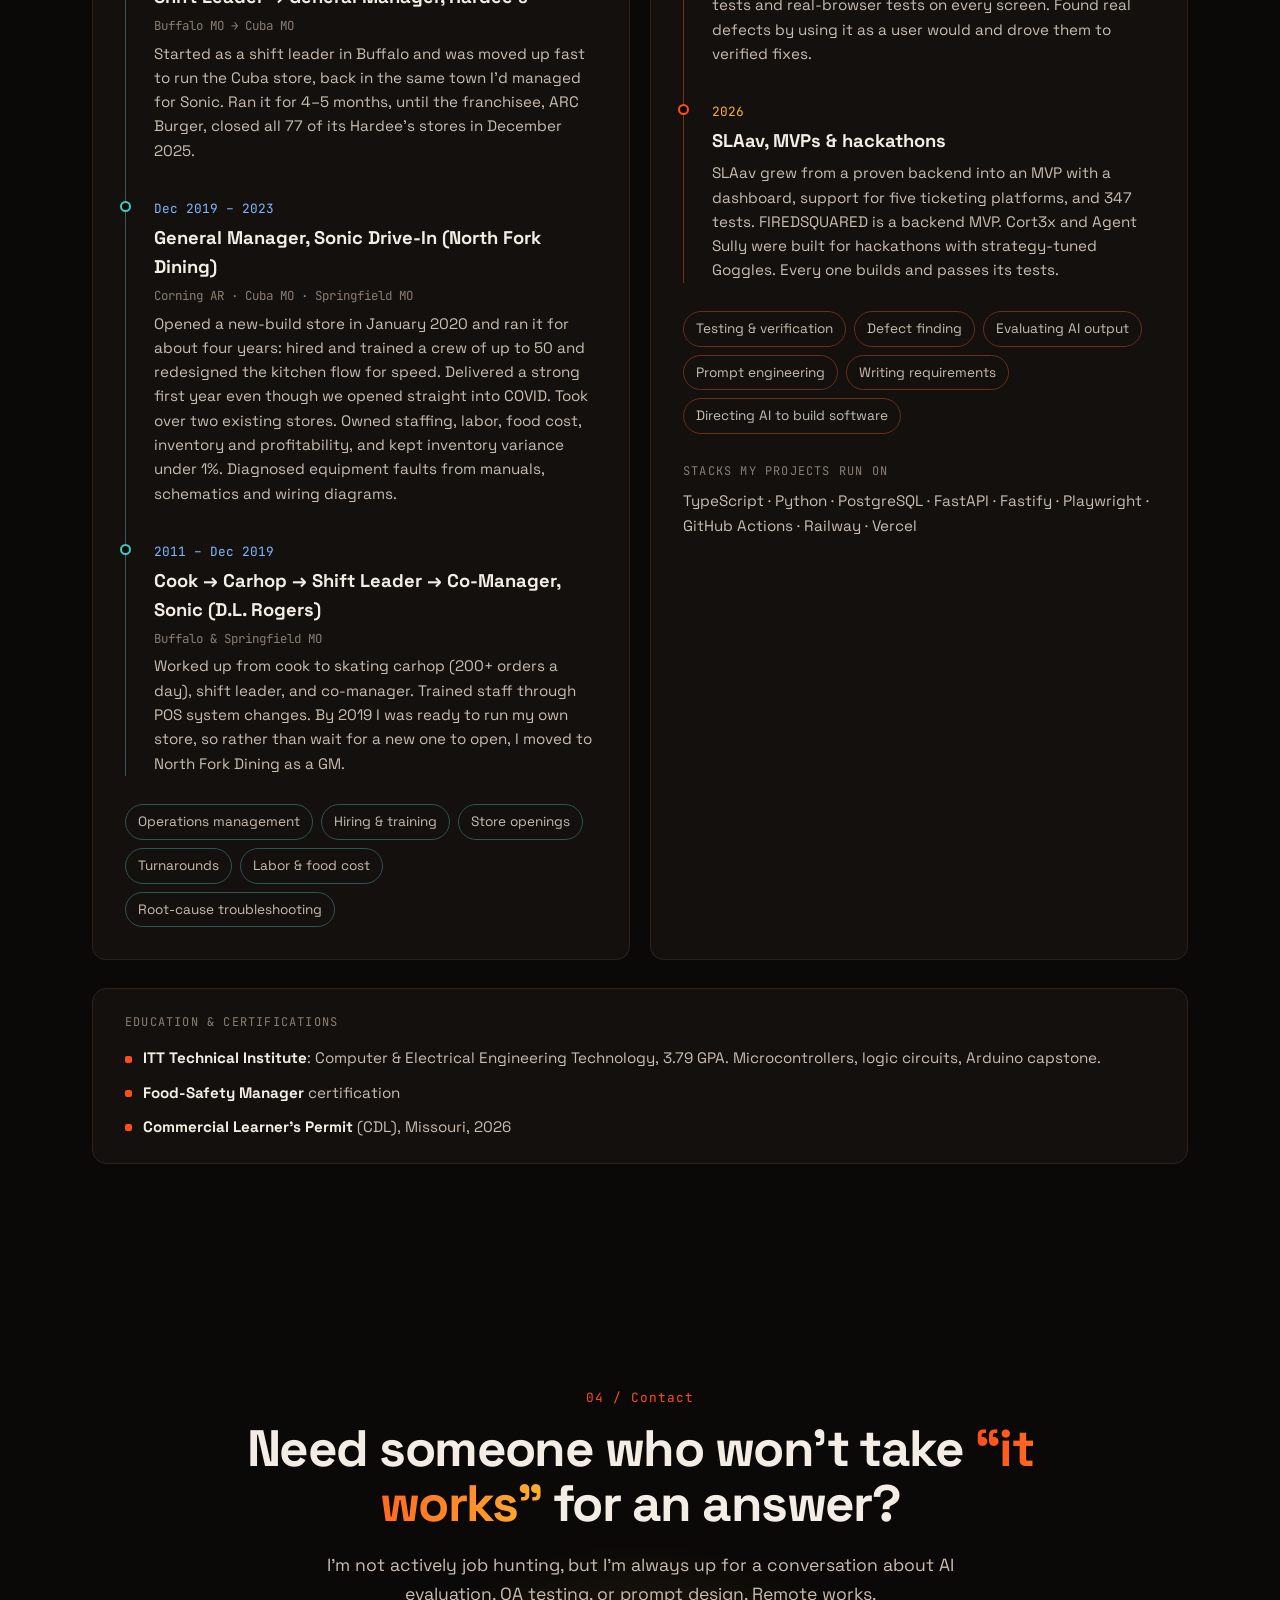
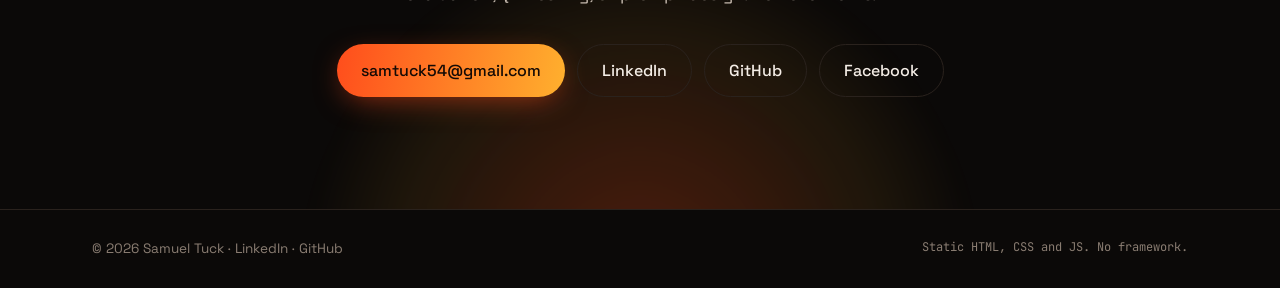
==== commit 897f6348: "SLAav: 347 tests on Postgres 18, own database SLAav PR #11 merged; main CI shows 347 passed on Postg" ====
--- a/index.html
+++ b/index.html
@@ -70,7 +70,7 @@
       <div class="container"><div class="stats" id="stats">
         <div class="stat"><b data-count="1004">1,004</b><span>tests on the flagship</span></div>
                 <div class="stat"><b data-count="12" data-suffix=" yrs">12 yrs</b><span>high-volume operations</span></div>
-        <div class="stat"><b data-count="343">343</b><span>CI tests on SLAav</span></div>
+        <div class="stat"><b data-count="347">347</b><span>CI tests on SLAav</span></div>
         <div class="stat"><b data-count="68" data-suffix="k">68k</b><span>lines directed &amp; verified, 8 languages</span></div>
         <div class="stat"><b>100s</b><span>employees led across restaurant operations</span></div>
       </div></div>
@@ -163,7 +163,7 @@
                 operations views, with a sample-data mode anyone can try without a key.
               </p>
               <ul class="proof">
-                <li><b>343</b> tests run against a live Postgres in CI on every push</li>
+                <li><b>347</b> tests run against a live Postgres 18 in CI on every push</li>
                 <li><b>Hash chain checked independently.</b> A test recomputes every HMAC and requires an exact match.</li>
                 <li><b>14 adversarial ingestion tests.</b> Bad data goes to quarantine and is never quietly fixed up.</li>
                 <li><b>Every claim pinned to a commit and a CI run</b> in its evidence package.</li>
@@ -374,7 +374,7 @@
               <li>
                 <time>2026</time>
                 <h3>SLAav, MVPs &amp; hackathons</h3>
-                <p>SLAav grew from a proven backend into an MVP with a dashboard, support for five ticketing platforms, and 343 tests. FIREDSQUARED is a backend MVP. Cort3x and Agent Sully were built for hackathons with strategy-tuned Goggles. Every one builds and passes its tests.</p>
+                <p>SLAav grew from a proven backend into an MVP with a dashboard, support for five ticketing platforms, and 347 tests. FIREDSQUARED is a backend MVP. Cort3x and Agent Sully were built for hackathons with strategy-tuned Goggles. Every one builds and passes its tests.</p>
               </li>
             </ol>
             <div class="skills">
